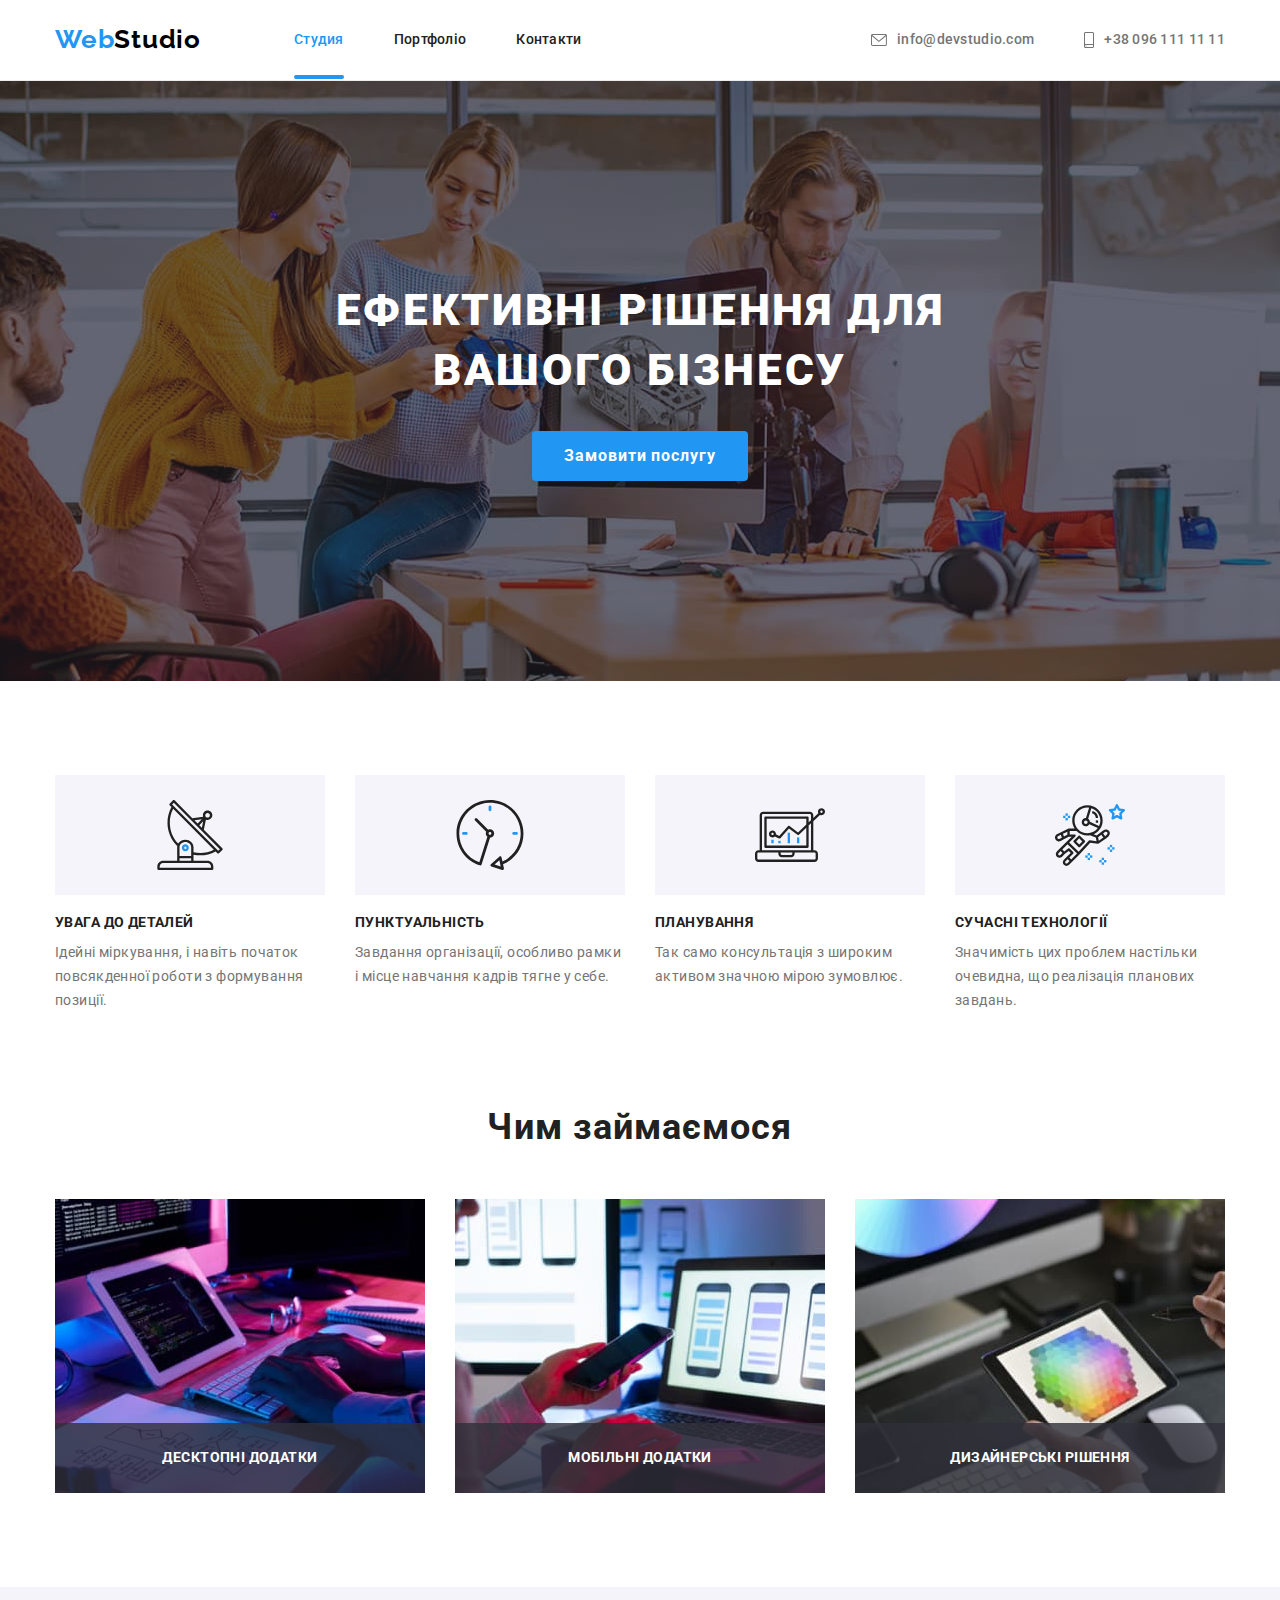
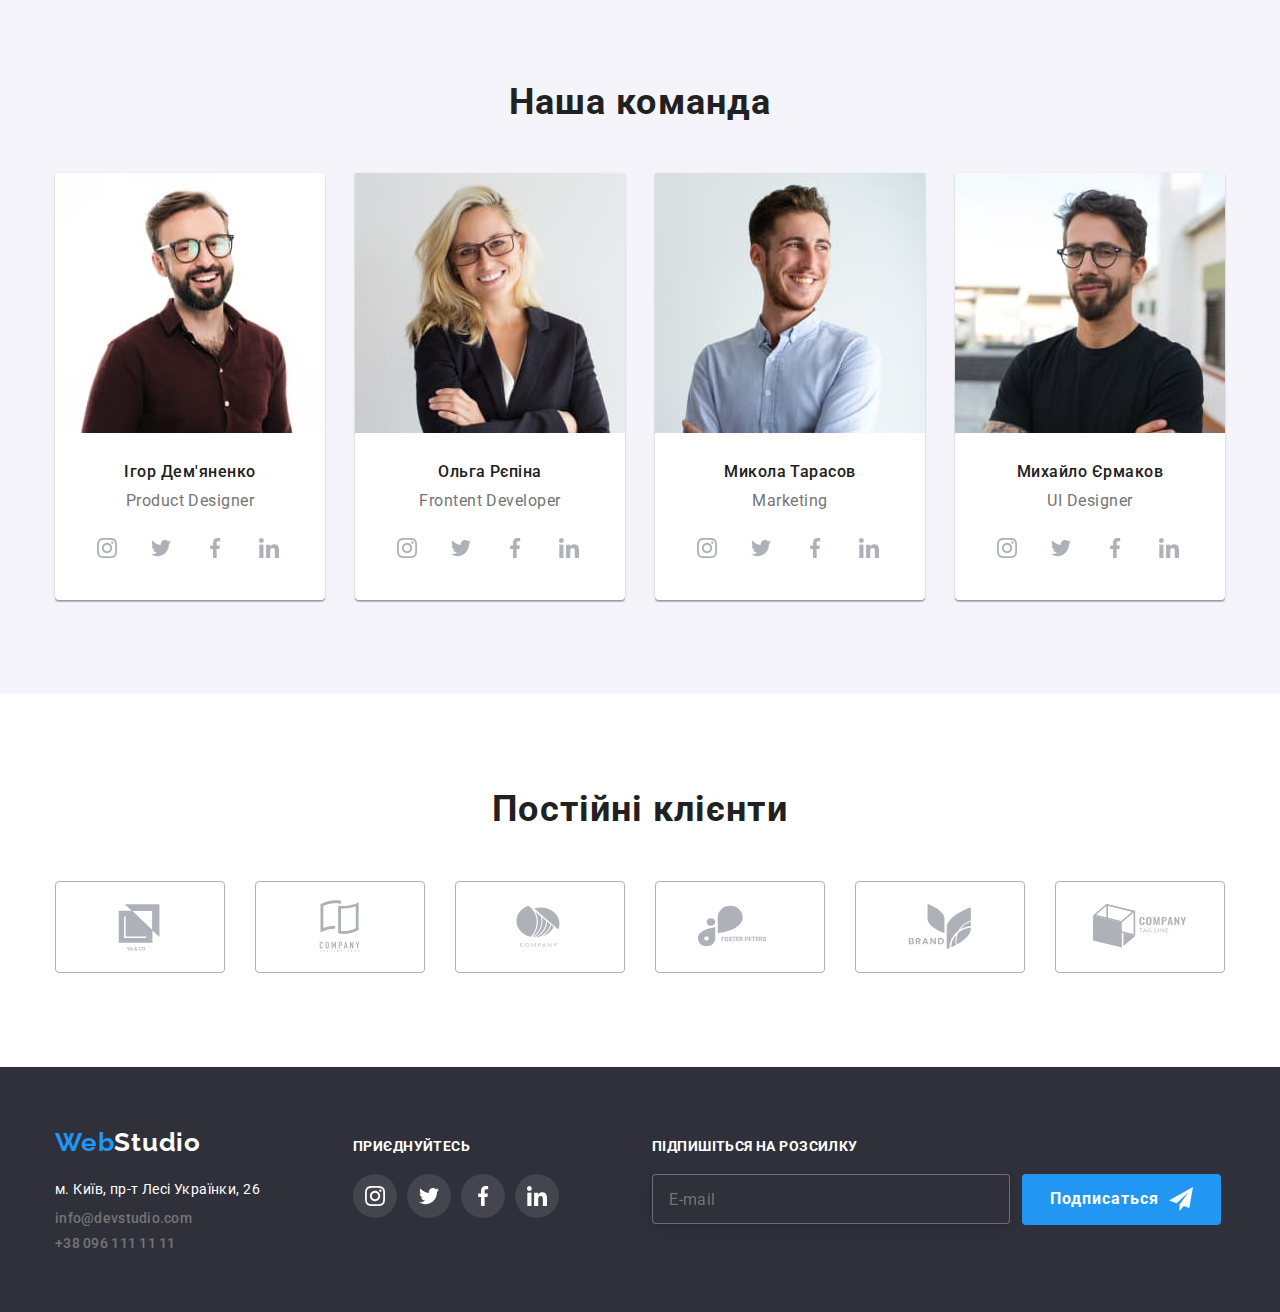
==== index.html @ 7e9903a6 "Add files via upload" ====
<!DOCTYPE html>
<html lang="uk">

<head>
    <meta charset="UTF-8">
    <meta http-equiv="X-UA-Compatible" content="IE=edge">
    <meta name="viewport" content="width=device-width, initial-scale=1.0">
    <title>Главная</title>
    <link rel="stylesheet" href="https://fonts.googleapis.com/css2?family=Raleway:wght@700&family=Roboto:wght@400;500;700;900&display=swap">
    <link rel="stylesheet" href="https://cdnjs.cloudflare.com/ajax/libs/modern-normalize/1.1.0/modern-normalize.min.css">
    <!-- <link rel="stylesheet" href="./style/style.css"> -->
    <link rel="stylesheet" href="./css/main.min.css">

</head>

<body>
    <header class="header">
           <div class="container nav-container">
             <nav class="navigation">
                <a class="logo" href="./">Web<span class="logo-color">Studio</span></a>
                <ul class="list-navigation">
                    <li class="list-navigation__item"><a class="list-navigation__link current" href="./index.html">Студия</a></li>
                    <li class="list-navigation__item"><a class="list-navigation__link" href="./portfolio.html">Портфоліо</a></li>
                    <li class="list-navigation__item"><a class="list-navigation__link" href="">Контакти</a></li>
                </ul>
            </nav>
            <ul class="list-connection">
                <li class="list-connection__item">
                    <a class="list-connection__link" href="mailto:info@devstudio.com">
                        <svg width="16" height="12">
                            <use href="./images/symbol-defs.svg#icon-envelope"></use>
                        </svg> 
              info@devstudio.com</a>
            </li>
                <li class="list-connection__item">
                    <a class="list-connection__link " href="tel:+380961111111">
                        <svg width="10" height="16">
                            <use href="./images/symbol-defs.svg#icon-smartphone"></use>
                        </svg>
               +38 096 111 11 11</a>
                </li>
            </ul>
            </div>
    </header>
    <main> 
        <!-- Герой -->
        <section class=" section hero__section">
           <div class="container hero__container">
             <h1 class="hero__title">Ефективні рішення для вашого бізнесу</h1>
            <button class="button hero__button"connection" type="button" data-modal-open>Замовити послугу</button>
           </div>
        </section>
        <!-- Особоливості -->
        <section class="section section-feature">
           <div class="container">
             <h2 class="visually-hidden">Наші особливості</h2>
            <ul class="list-info">
                <li class="list-info__item">
                    <div class="list-info__icon">
                        <svg width="70" height="70">
                            <use href="./images/symbol-defs.svg#icon-antenna"></use>
                        </svg>
                    </div>
                    <h3 class="list-info__title">Увага до деталей</h3>
                    <p class="list-info__text">Ідейні міркування, і навіть початок повсякденної роботи з формування позиції.</p>
                </li>
                <li class="list-info__item">
                    <div class="list-info__icon">
                        <svg width="70" height="70">
                            <use href="./images/symbol-defs.svg#icon-clock"></use>
                        </svg>
                    </div>
                    <h3 class="list-info__title">Пунктуальність</h3>
                    <p class="list-info__text">Завдання організації, особливо рамки і місце навчання кадрів тягне у себе.</p>
                </li>
                <li class="list-info__item">
                    <div class="list-info__icon">
                        <svg width="70" height="70">
                            <use href="./images/symbol-defs.svg#icon-diagram"></use>
                        </svg>
                    </div>
                    <h3 class="list-info__title">Планування</h3>
                    <p class="list-info__text">Так само консультація з широким активом значною мірою зумовлює.</p>
                </li>
                <li class="list-info__item">
                    <div class="list-info__icon">
                        <svg width="70" height="70">
                            <use href="./images/symbol-defs.svg#icon-astronaut"></use>
                        </svg>
                    </div>
                    <h3 class="list-info__title">Сучасні технології</h3>
                    <p class="list-info__text">Значимість цих проблем настільки очевидна, що реалізація планових завдань.</p>
                </li>
            </ul>
           </div>
        </section>
        <!-- Чим займаємось -->
        <section class="section section-work no-padding">
            <div class="container">
                <h2 class="section-title">Чим займаємося</h2>
                <ul class="list-work">
                    <li class="list-work__item">
                        <div class="list-work__thumb">
                            <img class="work-img" src="images/img1(1).jpg" 
                            alt="Людина друкує за комп'ютером" 
                            width="370" 
                            height="294" />
                            <div class="list-work__description">
                                <p class="list-work__text">Десктопні додатки</p>
                            </div>
                        </div>
                    </li>
                    <li class="list-work-item">
                        <div class="list-work__thumb">
                            <img class="work-img" src="images/img2(1).jpg" 
                            alt="Людина сидить за ком'ютером і шукає щось в телефоні" 
                            width="370"
                            height="294" />
                            <div class="list-work__description">
                                <p class="list-work__text">Мобільні додатки</p>
                            </div>
                        </div>
                            
                    </li>
                    <li class="list-work-item">
                        <div class="list-work__thumb">
                                <img class="work-img" src="images/img3(1).jpg" 
                                    alt="Людина вибирає пілітру кольорів" 
                                    width="370" 
                                    height="294" />
                                <div class="list-work__description">
                                    <p class="list-work__text">Дизайнерські рішення</p>
                                </div>
                        </div>
                    </li>
                </ul>
            </div>
        </section>
        <!-- Команда -->
        <section class="section section-team">
            <div class="container">
                <h2 class="section-title">Наша команда</h2>
                <ul class="list-team">
                    <li class="list-team__item">
                        <img class="list-team__img" src="images/img1(2).jpg" 
                            alt="Ігор Дем'яненко" 
                            width="270" 
                            height="260" />
                        <div class="list-team__description">
                            <h3 class="list-team__title">Ігор Дем'яненко</h3>
                            <p class="list-team__text">Product Designer</p>
                            <ul class="list-social">
                                <li class="list-social__item">
                                    <a class="list-social__link" href="">
                                        <svg width="20" height="20">
                                            <use href="./images/symbol-defs.svg#icon-instagram"></use>
                                        </svg>
                                    </a>
                                </li>
                                <li class="list-team-icon__item">
                                    <a class="list-social__link" href="">
                                        <svg width="20" height="20">
                                            <use href="./images/symbol-defs.svg#icon-twitter"></use>
                                        </svg>
                                    </a>
                                </li>
                                <li class="list-team-icon__item">
                                    <a class="list-social__link" href="">
                                        <svg width="20" height="20">
                                            <use href="./images/symbol-defs.svg#icon-facebook"></use>
                                        </svg>
                                    </a>
                                </li>
                                <li class="list-team-icon__item">
                                    <a class="list-social__link" href="">
                                        <svg width="20" height="20">
                                            <use href="./images/symbol-defs.svg#icon-linkedin"></use>
                                        </svg>
                                    </a>
                                </li>
                            </ul>
                        </div>
                    </li>
                    <li class="list-team__item">
                        <img class="list-team__img" src="images/img2(2).jpg" 
                            alt="Ольга Рєпіна" 
                            width="270" 
                            height="260" />
                        <div class="list-team__description">
                            <h3 class="list-team__title">Ольга Рєпіна</h3>
                            <p class="list-team__text">Frontent Developer</p>
                            <ul class="list-social">
                                <li class="list-social__item">
                                    <a class="list-social__link" href="">
                                        <svg width="20" height="20">
                                            <use href="./images/symbol-defs.svg#icon-instagram"></use>
                                        </svg>
                                    </a>
                                </li>
                                <li class="list-team-icon__item">
                                    <a class="list-social__link" href="">
                                        <svg width="20" height="20">
                                            <use href="./images/symbol-defs.svg#icon-twitter"></use>
                                        </svg>
                                    </a>
                                </li>
                                <li class="list-team-icon__item">
                                    <a class="list-social__link" href="">
                                        <svg width="20" height="20">
                                            <use href="./images/symbol-defs.svg#icon-facebook"></use>
                                        </svg>
                                    </a>
                                </li>
                                <li class="list-team-icon__item">
                                    <a class="list-social__link" href="">
                                        <svg width="20" height="20">
                                            <use href="./images/symbol-defs.svg#icon-linkedin"></use>
                                        </svg>
                                    </a>
                                </li>
                            </ul>
                        </div>
                    </li>
                    <li class="list-team__item">
                        <img class="list-team__img" src="images/img3(2).jpg" 
                            alt="Микола Тарасов" 
                            width="270" 
                            height="260" />
                       <div class="list-team__description">
                            <h3 class="list-team__title">Микола Тарасов</h3>
                            <p class="list-team__text">Marketing</p>
                            <ul class="list-social">
                                <li class="list-social__item">
                                    <a class="list-social__link" href="">
                                        <svg width="20" height="20">
                                            <use href="./images/symbol-defs.svg#icon-instagram"></use>
                                        </svg>
                                    </a>
                                </li>
                                <li class="list-team-icon__item">
                                    <a class="list-social__link" href="">
                                        <svg width="20" height="20">
                                            <use href="./images/symbol-defs.svg#icon-twitter"></use>
                                        </svg>
                                    </a>
                                </li>
                                <li class="list-team-icon__item">
                                    <a class="list-social__link" href="">
                                        <svg width="20" height="20">
                                            <use href="./images/symbol-defs.svg#icon-facebook"></use>
                                        </svg>
                                    </a>
                                </li>
                                <li class="list-team-icon__item">
                                    <a class="list-social__link" href="">
                                        <svg width="20" height="20">
                                            <use href="./images/symbol-defs.svg#icon-linkedin"></use>
                                        </svg>
                                    </a>
                                </li>
                            </ul>
                       </div>
                    </li>
                    <li class="list-team__item">
                        <img class="list-team__img" src="images/img4(2).jpg" 
                            alt="Михайло Єрмаков" 
                            width="270" 
                            height="260" />
                       <div class="list-team__description">
                            <h3 class="list-team__title">Михайло Єрмаков</h3>
                            <p class="list-team__text">UI Designer</p>
                            <ul class="list-social">
                                <li class="list-social__item">
                                    <a class="list-social__link" href="">
                                        <svg width="20" height="20">
                                            <use href="./images/symbol-defs.svg#icon-instagram"></use>
                                        </svg>
                                    </a>
                                </li>
                                <li class="list-team-icon__item">
                                    <a class="list-social__link" href="">
                                        <svg width="20" height="20">
                                            <use href="./images/symbol-defs.svg#icon-twitter"></use>
                                        </svg>
                                    </a>
                                </li>
                                <li class="list-team-icon__item">
                                    <a class="list-social__link" href="">
                                        <svg width="20" height="20">
                                            <use href="./images/symbol-defs.svg#icon-facebook"></use>
                                        </svg>
                                    </a>
                                </li>
                                <li class="list-team-icon__item">
                                    <a class="list-social__link" href="">
                                        <svg width="20" height="20">
                                            <use href="./images/symbol-defs.svg#icon-linkedin"></use>
                                        </svg>
                                    </a>
                                </li>
                            </ul>
                       </div>
                    </li>
                </ul>
            </div>
        </section>
        <section class="section">
            <div class="container">
                <h2 class="section-title">Постійні клієнти</h2>
            <ul class="list-clients">
                <li class="list-clients__item">
                    <a class="list-clients__link" href="">
                        <svg width="106" height="60">
                            <use href="./images/symbol-defs.svg#icon-logo-1"></use>
                        </svg>
                    </a>
                </li>
                <li class="list-clients__item">
                    <a class="list-clients__link" href="">
                        <svg width="106" height="60">
                            <use href="./images/symbol-defs.svg#icon-logo-2"></use>
                        </svg>
                    </a>
                
                </li>
                <li class="list-clients__item">
                    <a class="list-clients__link" href="">
                        <svg width="106" height="60">
                            <use href="./images/symbol-defs.svg#icon-logo-3"></use>
                        </svg>
                    </a>
                </li>
                <li class="list-clients__item">
                    <a class="list-clients__link" href="">
                        <svg width="106" height="60">
                            <use href="./images/symbol-defs.svg#icon-logo-4"></use>
                        </svg>
                    </a>
                </li>
                <li class="list-clients__item">
                    <a class="list-clients__link" href="">
                        <svg width="106" height="60">
                            <use href="./images/symbol-defs.svg#icon-logo-5"></use>
                        </svg>
                    </a>
                </li>
                <li class="list-clients__item">
                    <a class="list-clients__link" href="">
                        <svg width="106" height="60">
                            <use href="./images/symbol-defs.svg#icon-logo-6"></use>
                        </svg>
                    </a>
                </li>
            </ul>
        </section>
            </div>
    </main>
    <footer class="footer">
       <div class="container footer-container">
         <div class="contacts">
            <a class="logo logo-footer" href="./">Web<span class="logo-footer-color">Studio</span></a>
        <address class="footer-contacts">
            <ul class="footer-info">
                <li class="footer-info__item"><a class="footer-info__linkmap" rel="noopener noreferrer nofollow" target="_blank" href="https://goo.gl/maps/a2tSCHuZYyD2cShcA">м. Київ, пр-т Лесі Українки, 26</a></li>
                <li class="footer-info__item"><a class="footer-info__link" href="mailto:info@devstudio.com">info@devstudio.com</a></li>
                <li class="footer-info__item"><a class="footer-info__link" href="tel:+380961111111">+38 096 111 11 11</a></li>
            </ul>
        </address>
         </div>
        <div class="social-networks">
            <p class="social-networks__text">Приєднуйтесь<p>
            <ul class="list-footer-social">
                <li class="list-footer-social__item">
                    <a class="list-footer-social__link" href="">
                        <svg width="20" height="20">
                            <use href="./images/symbol-defs.svg#icon-instagram"></use>
                        </svg>
                    </a>
                </li>
                <li class="list-footer-social__item">
                    <a class="list-footer-social__link" href="">
                        <svg width="20" height="20">
                            <use href="./images/symbol-defs.svg#icon-twitter"></use>
                        </svg>
                    </a>
                </li>
                <li class="list-footer-social__item">
                    <a class="list-footer-social__link" href="">
                        <svg width="20" height="20">
                            <use href="./images/symbol-defs.svg#icon-facebook"></use>
                        </svg>
                    </a>
                </li>
                <li class="list-footer-social__item">
                    <a class="list-footer-social__link" href="">
                        <svg width="20" height="20">
                            <use href="./images/symbol-defs.svg#icon-linkedin"></use>
                        </svg>
                    </a>
                </li>
            </ul>
        </div>
        <div class="mailing">
            <p class="mailing__text">Підпишіться на розсилку</p>
            <form class="mailing__form">
                <label class="mailing__label">
                <input class="mailing__input" type="email" name="email-footer" placeholder="E-mail">
                <button class="mailing__button" type="submit">
                    <span class="mailing__textbutton">Подписаться</span> 
                    <svg class="mailing__icon" width="24" height="24">
                        <use href="./images/symbol-defs.svg#icon-send"></use>
                    </svg>
                </button>
            </label>
            </form>
        </div>
       </div>
    </footer>

    <div class="backdrop is-hidden" data-modal>
        <div class="modal">
            <button class="modal__button-close" type="button" data-modal-close>
                <svg class="modal__icon-close" width="18" height="18">
                    <use href="./images/symbol-defs.svg#icon-close"></use>
                </svg>
            </button>
            <h2 class="modal__title">Залиште свої дані, ми вам передзвонимо</h2>
            <form class="modal__form">
                <label class="modal-label">
                    <span class="modal-label__name">Ім'я</span>
                    <input class="modal-label__input" type="text" name="name">
                    <span class="modal-label__icon">
                    <svg width="18" height="18">
                        <use href="./images/symbol-defs.svg#icon-person-bd" ></use>
                    </svg>
                    </span>
                </label>
                <label class="modal-label">
                    <span class="modal-label__name">Телефон</span>
                    <input class="modal-label__input" type="tel" name="tel">
                    <span class="modal-label__icon">
                    <svg width="18" height="18">
                        <use href="./images/symbol-defs.svg#icon-phone-bd" ></use>
                    </svg>
                    </span>
                </label>  
                <label class="modal-label">
                    <span class="modal-label__name">Пошта</span>
                    <input class="modal-label__input" type="email" name="email" >
                    <span class="modal-label__icon">
                    <svg width="18" height="18">
                        <use href="./images/symbol-defs.svg#icon-email-bd" ></use>
                    </svg>
                    </span>
                </label>                    
                <label class="modal-label">
                    <span class="modal-label__name">Коментар</span>
                    <textarea  class="modal-label__input coments" type="text" name="coments" placeholder="Введіть текст"></textarea>
                </label>
                <label class="modal-label-checkbox">
                    <input class="modal-label-checkbox__input" type="checkbox" name="checkbox">
                    <span class="modal-label-checkbox__icon-check"></span>
                    <span class="modal-label-checkbox__text">Погоджуюся з розсилкою та приймаю  
                    <a class="modal-label-checkbox__link" href="">Умови договору</a></span>
                    
                    </label>
                <button class="modal__button-submit" type="submit">Відправити</button>
            </form>
        </div>
    </div>
    <script src="./js/modal.js"></script>
</body>

</html>
---- css/main.min.css ----
:root{--main-light-color: #ffffff;--main-font-color: #757575;--secondory-font-color: #212121;--accent-color: #2196f3;--accent-color-hero-button: #188ce8;--logo-color: #000000;--border-bg-color: #2f303a;--section-team-bg-color: #f5f4fa;--link-footer-color: rgba(255, 255, 255, 0.6);--border-color-works-list: #EEEEEE;--background-color-footer-icon: rgba(255, 255, 255, 0.1);--icon-color: #AFB1B8;--background-color-description-work: rgba(47, 48, 58, 0.8);--background-color-description-works: rgba(33, 150, 243, 0.9);--background-color-backdrop: rgba(0, 0, 0, 0.2);--backgrond-color-icon-db: #212121;--input-border-color: rgba(33, 33, 33, 0.2);--accent-color-submit-button: #2196f3;--accent-second-color-submit-button: #188ce8}body{background-color:var(--main-light-color);color:var(--main-font-color);font-family:Roboto,sans-serif;font-size:14px;line-height:1.71}ul{list-style-type:none;padding:0;margin:0}h1,h2,h3,h4,h5,h6,p{margin-top:0;margin-bottom:0}img{display:block}.container{width:1200px;padding-left:15px;padding-right:15px;margin:0 auto}.button{font-weight:500;font-size:16px;line-height:1.62;text-align:center;background-color:var(--section-team-bg-color);color:var(--secondory-font-color);cursor:pointer;font-family:inherit;border:0;border-radius:4px;padding:6px 22px;-webkit-transition:background-color 250ms cubic-bezier(0.4, 0, 0.2, 1),color 250ms cubic-bezier(0.4, 0, 0.2, 1);transition:background-color 250ms cubic-bezier(0.4, 0, 0.2, 1),color 250ms cubic-bezier(0.4, 0, 0.2, 1)}.button:hover,.button:focus{background-color:var(--accent-color);color:var(--main-light-color);-webkit-box-shadow:0px 3px 1px rgba(0,0,0,.1),0px 1px 2px rgba(0,0,0,.08),0px 2px 2px rgba(0,0,0,.12);box-shadow:0px 3px 1px rgba(0,0,0,.1),0px 1px 2px rgba(0,0,0,.08),0px 2px 2px rgba(0,0,0,.12);-webkit-transition:-webkit-box-shadow 250ms cubic-bezier(0.4, 0, 0.2, 1);transition:-webkit-box-shadow 250ms cubic-bezier(0.4, 0, 0.2, 1);transition:box-shadow 250ms cubic-bezier(0.4, 0, 0.2, 1);transition:box-shadow 250ms cubic-bezier(0.4, 0, 0.2, 1), -webkit-box-shadow 250ms cubic-bezier(0.4, 0, 0.2, 1)}.visually-hidden{position:absolute;white-space:nowrap;width:1px;height:1px;overflow:hidden;border:0;padding:0;clip:rect(0 0 0 0);-webkit-clip-path:inset(50%);clip-path:inset(50%);margin:-1px}.section{padding-top:94px;padding-bottom:94px}.section-title{font-weight:700;font-size:36px;line-height:1.17;color:var(--secondory-font-color);letter-spacing:.03em;text-align:center;margin-bottom:50px}.link{color:var(--link-footer-color);text-decoration:none;font-style:normal}.header{border-bottom:1px solid #ececec}.nav-container{display:-webkit-box;display:-ms-flexbox;display:flex;-webkit-box-pack:justify;-ms-flex-pack:justify;justify-content:space-between;-webkit-box-align:center;-ms-flex-align:center;align-items:center}.navigation{display:-webkit-box;display:-ms-flexbox;display:flex;-webkit-box-align:inherit;-ms-flex-align:inherit;align-items:inherit}.list-navigation{display:-webkit-box;display:-ms-flexbox;display:flex;margin-left:93px}.list-navigation__item{margin-left:50px}.list-navigation__item:first-child{margin-left:0}.list-navigation__link{font-weight:500;font-size:14px;line-height:1.14px;color:var(--secondory-font-color);text-decoration:none;letter-spacing:.02em;position:relative;padding-top:32px;padding-bottom:32px;-webkit-transition:color 250ms cubic-bezier(0.4, 0, 0.2, 1);transition:color 250ms cubic-bezier(0.4, 0, 0.2, 1)}.list-navigation__link:hover,.list-navigation__link:focus{color:var(--accent-color)}.list-connection{display:-webkit-inline-box;display:-ms-inline-flexbox;display:inline-flex}.list-connection__item{margin-left:50px}.list-connection__item:first-child{margin-left:0}.list-connection__link{display:-webkit-box;display:-ms-flexbox;display:flex;gap:10px;-webkit-box-align:center;-ms-flex-align:center;align-items:center;color:var(--main-font-color);text-decoration:none;font-weight:500;line-height:1.14;letter-spacing:.02em;text-decoration:none;font-style:normal;fill:var(--main-font-color);-webkit-transition:background-color 250ms cubic-bezier(0.4, 0, 0.2, 1),fill 250ms cubic-bezier(0.4, 0, 0.2, 1);transition:background-color 250ms cubic-bezier(0.4, 0, 0.2, 1),fill 250ms cubic-bezier(0.4, 0, 0.2, 1)}.list-connection__link:hover,.list-connection__link:focus{color:var(--accent-color);fill:var(--accent-color)}.list-navigation__link.current{color:var(--accent-color)}.current::after{content:"";position:absolute;left:0;bottom:0;width:100%;height:4px;display:block;background-color:var(--accent-color);border-radius:2px}.logo{color:var(--accent-color);font-family:Raleway,sans-serif;font-weight:700;font-size:26px;line-height:1.19;letter-spacing:.03em;text-decoration:none;padding-top:24px;padding-bottom:25px}.logo-color{color:var(--logo-color)}.logo-footer{padding-top:0;padding-bottom:0}.logo-footer-color{color:var(--main-light-color)}.hero__container{-o-object-position:contain;object-position:contain}.hero__section{background-color:var(--border-bg-color);background-image:-webkit-gradient(linear, left top, right top, from(rgba(47, 48, 58, 0.4)), to(rgba(47, 48, 58, 0.4))),url(../images/background-img.jpg);background-image:linear-gradient(to right, rgba(47, 48, 58, 0.4), rgba(47, 48, 58, 0.4)),url(../images/background-img.jpg);background-repeat:no-repeat;background-position:center;text-align:center;padding-top:200px;padding-bottom:200px}.hero__title{font-weight:900;font-size:44px;line-height:1.36;letter-spacing:.06em;color:var(--main-light-color);text-align:center;text-transform:uppercase;margin-bottom:30px;margin-left:auto;margin-right:auto;max-width:700px}.hero__button{font-weight:700;font-size:16px;line-height:1.88;letter-spacing:.06em;cursor:pointer;padding:10px 32px;background-color:var(--accent-color);color:var(--main-light-color);-webkit-transition:background-color 250ms cubic-bezier(0.4, 0, 0.2, 1),color 250ms cubic-bezier(0.4, 0, 0.2, 1);transition:background-color 250ms cubic-bezier(0.4, 0, 0.2, 1),color 250ms cubic-bezier(0.4, 0, 0.2, 1)}.hero__button:hover,.hero__button:focus{background-color:var(--accent-color-hero-button);-webkit-box-shadow:0px 4px 4px rgba(0,0,0,.15);box-shadow:0px 4px 4px rgba(0,0,0,.15);padding:10px 32px;-webkit-transition:-webkit-box-shadow 250ms cubic-bezier(0.4, 0, 0.2, 1);transition:-webkit-box-shadow 250ms cubic-bezier(0.4, 0, 0.2, 1);transition:box-shadow 250ms cubic-bezier(0.4, 0, 0.2, 1);transition:box-shadow 250ms cubic-bezier(0.4, 0, 0.2, 1), -webkit-box-shadow 250ms cubic-bezier(0.4, 0, 0.2, 1)}.list-info{display:-webkit-box;display:-ms-flexbox;display:flex;padding-left:0;padding-right:0}.list-info__item{width:270px;margin-left:30px}.list-info__item:first-child{margin-left:0}.list-info__icon{background-color:var(--section-team-bg-color);width:270px;height:120px;padding:25px 100px;margin-bottom:20px}.list-info__title{font-weight:700;font-size:14px;line-height:1.14;color:var(--secondory-font-color);letter-spacing:.03em;text-transform:uppercase;margin-bottom:10px}.list-info__text{letter-spacing:.03em}.list-work{display:-webkit-box;display:-ms-flexbox;display:flex;padding-left:0;gap:30px}.list-work__thumb{position:relative}.list-work__description{position:absolute;left:0;bottom:0;width:100%;height:70px;padding:27px 0;background-color:var(--background-color-description-work)}.list-work__text{font-weight:700;font-size:14px;line-height:1.14;text-align:center;letter-spacing:.03em;text-transform:uppercase;color:var(--main-light-color)}.no-padding{padding-top:0}.section-team{background-color:var(--section-team-bg-color)}.list-team{display:-webkit-box;display:-ms-flexbox;display:flex;padding-left:0;text-align:center}.list-team__item{background-color:var(--main-light-color);margin-left:30px;-webkit-box-shadow:0px 1px 3px rgba(0,0,0,.12),0px 1px 1px rgba(0,0,0,.14),0px 2px 1px rgba(0,0,0,.2);box-shadow:0px 1px 3px rgba(0,0,0,.12),0px 1px 1px rgba(0,0,0,.14),0px 2px 1px rgba(0,0,0,.2);border-radius:0px 0px 4px 4px}.list-team__item:first-child{margin-left:0}.list-team__description{padding:30px}.list-team__title{color:var(--secondory-font-color);font-weight:500;font-size:16px;line-height:1.18;letter-spacing:.03em;margin-bottom:10px}.list-team__text{color:var(--main-font-color);font-size:16px;line-height:1.18;letter-spacing:.03em}.list-social{display:-webkit-box;display:-ms-flexbox;display:flex;gap:10px;margin-top:16px}.list-social__item{width:44px;height:44px;fill:var(--icon-color)}.list-social__link{display:-webkit-box;display:-ms-flexbox;display:flex;width:100%;height:100%;fill:var(--icon-color);padding:12px;border-radius:50%;-webkit-transition:background-color 250ms cubic-bezier(0.4, 0, 0.2, 1),fill 250ms cubic-bezier(0.4, 0, 0.2, 1);transition:background-color 250ms cubic-bezier(0.4, 0, 0.2, 1),fill 250ms cubic-bezier(0.4, 0, 0.2, 1)}.list-social__link:hover,.list-social__link:focus{background-color:var(--accent-color);fill:var(--main-light-color)}.list-clients{display:-webkit-box;display:-ms-flexbox;display:flex;gap:30px}.list-clients__item{width:170px;height:92px;border:1px solid #afb1b8;border-radius:4px;-webkit-transition:border-color 250ms cubic-bezier(0.4, 0, 0.2, 1);transition:border-color 250ms cubic-bezier(0.4, 0, 0.2, 1)}.list-clients__item:hover,.list-clients__item:focus{border-color:var(--accent-color)}.list-clients__link{display:-webkit-box;display:-ms-flexbox;display:flex;width:100%;height:100%;-webkit-box-pack:center;-ms-flex-pack:center;justify-content:center;-webkit-box-align:center;-ms-flex-align:center;align-items:center;fill:var(--icon-color);-webkit-transition:fill 250ms cubic-bezier(0.4, 0, 0.2, 1),border-color 250ms cubic-bezier(0.4, 0, 0.2, 1);transition:fill 250ms cubic-bezier(0.4, 0, 0.2, 1),border-color 250ms cubic-bezier(0.4, 0, 0.2, 1)}.list-clients__link:hover,.list-clients__link:focus{fill:var(--accent-color)}.filter{display:-webkit-box;display:-ms-flexbox;display:flex;-webkit-box-pack:center;-ms-flex-pack:center;justify-content:center;margin-bottom:50px}.filter__item{margin-left:8px}.filter__item:first-child{margin-left:0}.list-works{display:-webkit-box;display:-ms-flexbox;display:flex;-ms-flex-wrap:wrap;flex-wrap:wrap;margin-right:-30px;margin-bottom:-30px}.list-works__item{width:370px;border:1px solid var(--border-color-works-list);margin-right:30px;margin-bottom:30px;-webkit-transition:-webkit-box-shadow 250ms cubic-bezier(0.4, 0, 0.2, 1);transition:-webkit-box-shadow 250ms cubic-bezier(0.4, 0, 0.2, 1);transition:box-shadow 250ms cubic-bezier(0.4, 0, 0.2, 1);transition:box-shadow 250ms cubic-bezier(0.4, 0, 0.2, 1), -webkit-box-shadow 250ms cubic-bezier(0.4, 0, 0.2, 1)}.list-works__item:hover,.list-works__item:focus{-webkit-box-shadow:0px 1px 1px rgba(0,0,0,.12),0px 4px 4px rgba(0,0,0,.06),1px 4px 6px rgba(0,0,0,.16);box-shadow:0px 1px 1px rgba(0,0,0,.12),0px 4px 4px rgba(0,0,0,.06),1px 4px 6px rgba(0,0,0,.16)}.list-works__item:hover .works-thumb__description,.list-works__item:focus .works-thumb__description{-webkit-transform:translateY(0);transform:translateY(0)}.list-works__link{text-decoration:none;color:inherit}.works-thumb{position:relative;overflow:hidden}.works-thumb__description{position:absolute;top:0;left:0;display:-webkit-box;display:-ms-flexbox;display:flex;-webkit-box-align:center;-ms-flex-align:center;align-items:center;padding:0 24px;width:100%;height:100%;background-color:var(--background-color-description-works);-webkit-transform:translateY(100%);transform:translateY(100%);-webkit-transition:background-color 250ms cubic-bezier(0.4, 0, 0.2, 1),-webkit-transform 250ms cubic-bezier(0.4, 0, 0.2, 1);transition:background-color 250ms cubic-bezier(0.4, 0, 0.2, 1),-webkit-transform 250ms cubic-bezier(0.4, 0, 0.2, 1);transition:background-color 250ms cubic-bezier(0.4, 0, 0.2, 1),transform 250ms cubic-bezier(0.4, 0, 0.2, 1);transition:background-color 250ms cubic-bezier(0.4, 0, 0.2, 1),transform 250ms cubic-bezier(0.4, 0, 0.2, 1),-webkit-transform 250ms cubic-bezier(0.4, 0, 0.2, 1)}.works-thumb__text{font-size:18px;line-height:1.56;letter-spacing:.03em;color:var(--main-light-color)}.works-thumb__product{padding:20px 24px}.list-works__title{font-weight:700;font-size:18px;line-height:2;letter-spacing:.06em;color:var(--secondory-font-color);margin-bottom:4px}.list-works__text{font-size:16px;line-height:1.88}.backdrop{position:fixed;left:0;top:0;width:100%;height:100%;background-color:var(--background-color-backdrop);-webkit-transition:opacity 600ms cubic-bezier(0.4, 0, 0.2, 1),visibility 250ms cubic-bezier(0.4, 0, 0.2, 1),-webkit-transform 300ms cubic-bezier(0.4, 0, 0.2, 1);transition:opacity 600ms cubic-bezier(0.4, 0, 0.2, 1),visibility 250ms cubic-bezier(0.4, 0, 0.2, 1),-webkit-transform 300ms cubic-bezier(0.4, 0, 0.2, 1);transition:transform 300ms cubic-bezier(0.4, 0, 0.2, 1),opacity 600ms cubic-bezier(0.4, 0, 0.2, 1),visibility 250ms cubic-bezier(0.4, 0, 0.2, 1);transition:transform 300ms cubic-bezier(0.4, 0, 0.2, 1),opacity 600ms cubic-bezier(0.4, 0, 0.2, 1),visibility 250ms cubic-bezier(0.4, 0, 0.2, 1),-webkit-transform 300ms cubic-bezier(0.4, 0, 0.2, 1)}.backdrop.is-hidden{visibility:hidden;opacity:0;pointer-events:none}.modal{position:absolute;top:50%;left:50%;-webkit-transform:translate(-50%, -50%);transform:translate(-50%, -50%);width:528px;height:581px;padding:40px 40px;opacity:1;background-color:var(--main-light-color);-webkit-box-shadow:0px 1px 3px rgba(0,0,0,.12),0px 1px 1px rgba(0,0,0,.14),0px 2px 1px rgba(0,0,0,.2);box-shadow:0px 1px 3px rgba(0,0,0,.12),0px 1px 1px rgba(0,0,0,.14),0px 2px 1px rgba(0,0,0,.2);border-radius:4px}.modal__button-close{position:absolute;top:8px;right:8px;display:-webkit-box;display:-ms-flexbox;display:flex;width:30px;height:30px;padding:0;-webkit-box-pack:center;-ms-flex-pack:center;justify-content:center;-webkit-box-align:center;-ms-flex-align:center;align-items:center;background-color:inherit;border:1px solid rgba(0,0,0,.1);border-radius:50%;cursor:pointer}.modal__button-close:hover,.modal__button-close:focus{fill:var(--accent-color);-webkit-transition:fill 250ms cubic-bezier(0.4, 0, 0.2, 1);transition:fill 250ms cubic-bezier(0.4, 0, 0.2, 1)}.modal__title{font-weight:700;font-size:20px;line-height:1.15;text-align:center;letter-spacing:.03em;color:var(--secondory-font-color);margin-bottom:30px}.modal__form{display:block}.modal-label{position:relative;width:100%;height:100%;display:block;margin-top:28px}.modal-label:first-child{margin-top:0}.modal-label:focus-within{fill:var(--accent-color)}.modal-label__name{position:absolute;top:-25px;left:0}.modal-label__input{width:100%;height:40px;border:1px solid var(--input-border-color);border-radius:4px;padding-left:42px;-webkit-transition:fill 250ms cubic-bezier(0.4, 0, 0.2, 1),border-color 250ms cubic-bezier(0.4, 0, 0.2, 1);transition:fill 250ms cubic-bezier(0.4, 0, 0.2, 1),border-color 250ms cubic-bezier(0.4, 0, 0.2, 1)}.modal-label__input:focus-within{fill:var(--accent-color)}.modal-label__input:focus-within .input{outline:none;border-color:var(--accent-color)}.modal-label__icon{position:absolute;top:2px;left:12px;-webkit-transform:translateY(50%);transform:translateY(50%);width:18px;height:18px}.coments{display:block;resize:none;height:120px;padding:12px 16px}.modal-label-checkbox{display:-webkit-box;display:-ms-flexbox;display:flex;-webkit-box-align:center;-ms-flex-align:center;align-items:center;margin-top:18px;margin-left:14px}.modal-label-checkbox__input{position:absolute;white-space:nowrap;width:1px;height:1px;overflow:hidden;border:0;padding:0;clip:rect(0 0 0 0);-webkit-clip-path:inset(50%);clip-path:inset(50%);margin:-1px}.modal-label-checkbox__input:checked+.modal-label-checkbox__icon-check{background:url(../images/icon-check.svg);background-color:var(--accent-color);border-color:var(--accent-color);background-position:center;background-size:contain;background-origin:border-box}.modal-label-checkbox__icon-check{display:inline-block;width:16px;height:15px;border:2px solid #000;border-radius:2px;margin-right:7px;-webkit-transition:background-color 250ms cubic-bezier(0.4, 0, 0.2, 1),border-color 250ms cubic-bezier(0.4, 0, 0.2, 1);transition:background-color 250ms cubic-bezier(0.4, 0, 0.2, 1),border-color 250ms cubic-bezier(0.4, 0, 0.2, 1)}.modal-label-checkbox__text{font-size:14px;line-height:1.71;letter-spacing:.03em;color:var(--main-font-color)}.modal-label-checkbox__link{color:var(--accent-color)}.modal__button-submit{position:absolute;bottom:40px;left:50%;-webkit-transform:translateX(-50%);transform:translateX(-50%);font-weight:700;font-size:16px;line-height:1.88;text-align:center;letter-spacing:.06em;padding:10px 52px;color:var(--main-light-color);background-color:var(--accent-color-submit-button);border-radius:4px;border:none;-webkit-transition:background-color 250ms cubic-bezier(0.4, 0, 0.2, 1);transition:background-color 250ms cubic-bezier(0.4, 0, 0.2, 1);cursor:pointer}.modal__button-submit:hover,.modal__button-submit:focus{background-color:var(--accent-second-color-submit-button);-webkit-box-shadow:0px 4px 4px rgba(0,0,0,.15);box-shadow:0px 4px 4px rgba(0,0,0,.15);-webkit-transition:-webkit-box-shadow 250ms cubic-bezier(0.4, 0, 0.2, 1);transition:-webkit-box-shadow 250ms cubic-bezier(0.4, 0, 0.2, 1);transition:box-shadow 250ms cubic-bezier(0.4, 0, 0.2, 1);transition:box-shadow 250ms cubic-bezier(0.4, 0, 0.2, 1), -webkit-box-shadow 250ms cubic-bezier(0.4, 0, 0.2, 1)}.footer{background-color:var(--border-bg-color);padding-top:60px;padding-bottom:60px;-webkit-box-align:baseline;-ms-flex-align:baseline;align-items:baseline}.footer-container{display:-webkit-box;display:-ms-flexbox;display:flex;-webkit-box-align:baseline;-ms-flex-align:baseline;align-items:baseline}.footer-contacts{margin-top:20px}.footer-info{padding-left:0}.footer-info__item{margin-top:9px}.footer-info__item:first-child{margin-top:0}.footer-info__linkmap{color:var(--main-light-color);font-style:normal;text-decoration:none;letter-spacing:.03em}.footer-info__link{display:-webkit-box;display:-ms-flexbox;display:flex;color:var(--main-font-color);text-decoration:none;font-weight:500;line-height:1.14;letter-spacing:.02em;text-decoration:none;font-style:normal;-webkit-transition:background-color 250ms cubic-bezier(0.4, 0, 0.2, 1),fill 250ms cubic-bezier(0.4, 0, 0.2, 1);transition:background-color 250ms cubic-bezier(0.4, 0, 0.2, 1),fill 250ms cubic-bezier(0.4, 0, 0.2, 1)}.footer-info__link:hover,.footer-info__link:focus{color:var(--accent-color);fill:var(--accent-color)}.social-networks{margin-left:93px}.social-networks__text{font-weight:700;font-size:14px;line-height:1.14;letter-spacing:.03em;text-transform:uppercase;color:var(--main-light-color)}.list-footer-social{display:-webkit-box;display:-ms-flexbox;display:flex;margin-top:20px}.list-footer-social__item{display:inherit;width:44px;height:44px;background-color:var(--background-color-footer-icon);border-radius:50%;margin-left:10px;fill:var(--main-light-color);-webkit-box-pack:center;-ms-flex-pack:center;justify-content:center;-webkit-box-align:center;-ms-flex-align:center;align-items:center;-webkit-transition:background-color 250ms cubic-bezier(0.4, 0, 0.2, 1);transition:background-color 250ms cubic-bezier(0.4, 0, 0.2, 1)}.list-footer-social__item:hover,.list-footer-social__item:focus{background-color:var(--accent-color)}.list-footer-social__item:first-child{margin-left:0}.list-footer-social__link{display:-webkit-box;display:-ms-flexbox;display:flex;width:100%;height:100%;fill:var(--main-light-color);margin:0;padding:0;-webkit-box-pack:center;-ms-flex-pack:center;justify-content:center;-webkit-box-align:center;-ms-flex-align:center;align-items:center}.mailing{margin-left:93px}.mailing__text{font-weight:700;font-size:14px;line-height:1.14;letter-spacing:.03em;text-transform:uppercase;color:var(--main-light-color)}.mailing__form{margin-top:20px}.mailing__label{display:-webkit-box;display:-ms-flexbox;display:flex}.mailing__input{display:-webkit-box;display:-ms-flexbox;display:flex;-webkit-box-align:center;-ms-flex-align:center;align-items:center;width:358px;height:50px;padding-left:16px;font-weight:400;font-size:16px;line-height:1.25;letter-spacing:.03em;background-color:var(--border-bg-color);border:1px solid rgba(255,255,255,.3);-webkit-filter:drop-shadow(0px 4px 4px rgba(0, 0, 0, 0.15));filter:drop-shadow(0px 4px 4px rgba(0, 0, 0, 0.15));border-radius:4px;color:rgba(255,255,255,.6)}.mailing__button{display:-webkit-box;display:-ms-flexbox;display:flex;padding:10px 28px;margin-left:12px;-ms-flex-wrap:nowrap;flex-wrap:nowrap;cursor:pointer;border:none;background-color:var(--accent-color);border-radius:4px;-webkit-transition:background-color 250ms cubic-bezier(0.4, 0, 0.2, 1);transition:background-color 250ms cubic-bezier(0.4, 0, 0.2, 1)}.mailing__button:hover,.mailing__button:focus{background-color:var(--accent-second-color-submit-button);-webkit-box-shadow:0px 4px 4px rgba(0,0,0,.15);box-shadow:0px 4px 4px rgba(0,0,0,.15);-webkit-transition:-webkit-box-shadow 250ms cubic-bezier(0.4, 0, 0.2, 1);transition:-webkit-box-shadow 250ms cubic-bezier(0.4, 0, 0.2, 1);transition:box-shadow 250ms cubic-bezier(0.4, 0, 0.2, 1);transition:box-shadow 250ms cubic-bezier(0.4, 0, 0.2, 1), -webkit-box-shadow 250ms cubic-bezier(0.4, 0, 0.2, 1)}.mailing__textbutton{font-weight:700;font-size:16px;line-height:1.88;-webkit-box-align:center;-ms-flex-align:center;align-items:center;text-align:center;letter-spacing:.06em;color:var(--main-light-color)}.mailing__icon{margin:3px 0 3px 10px}/*# sourceMappingURL=main.min.css.map */
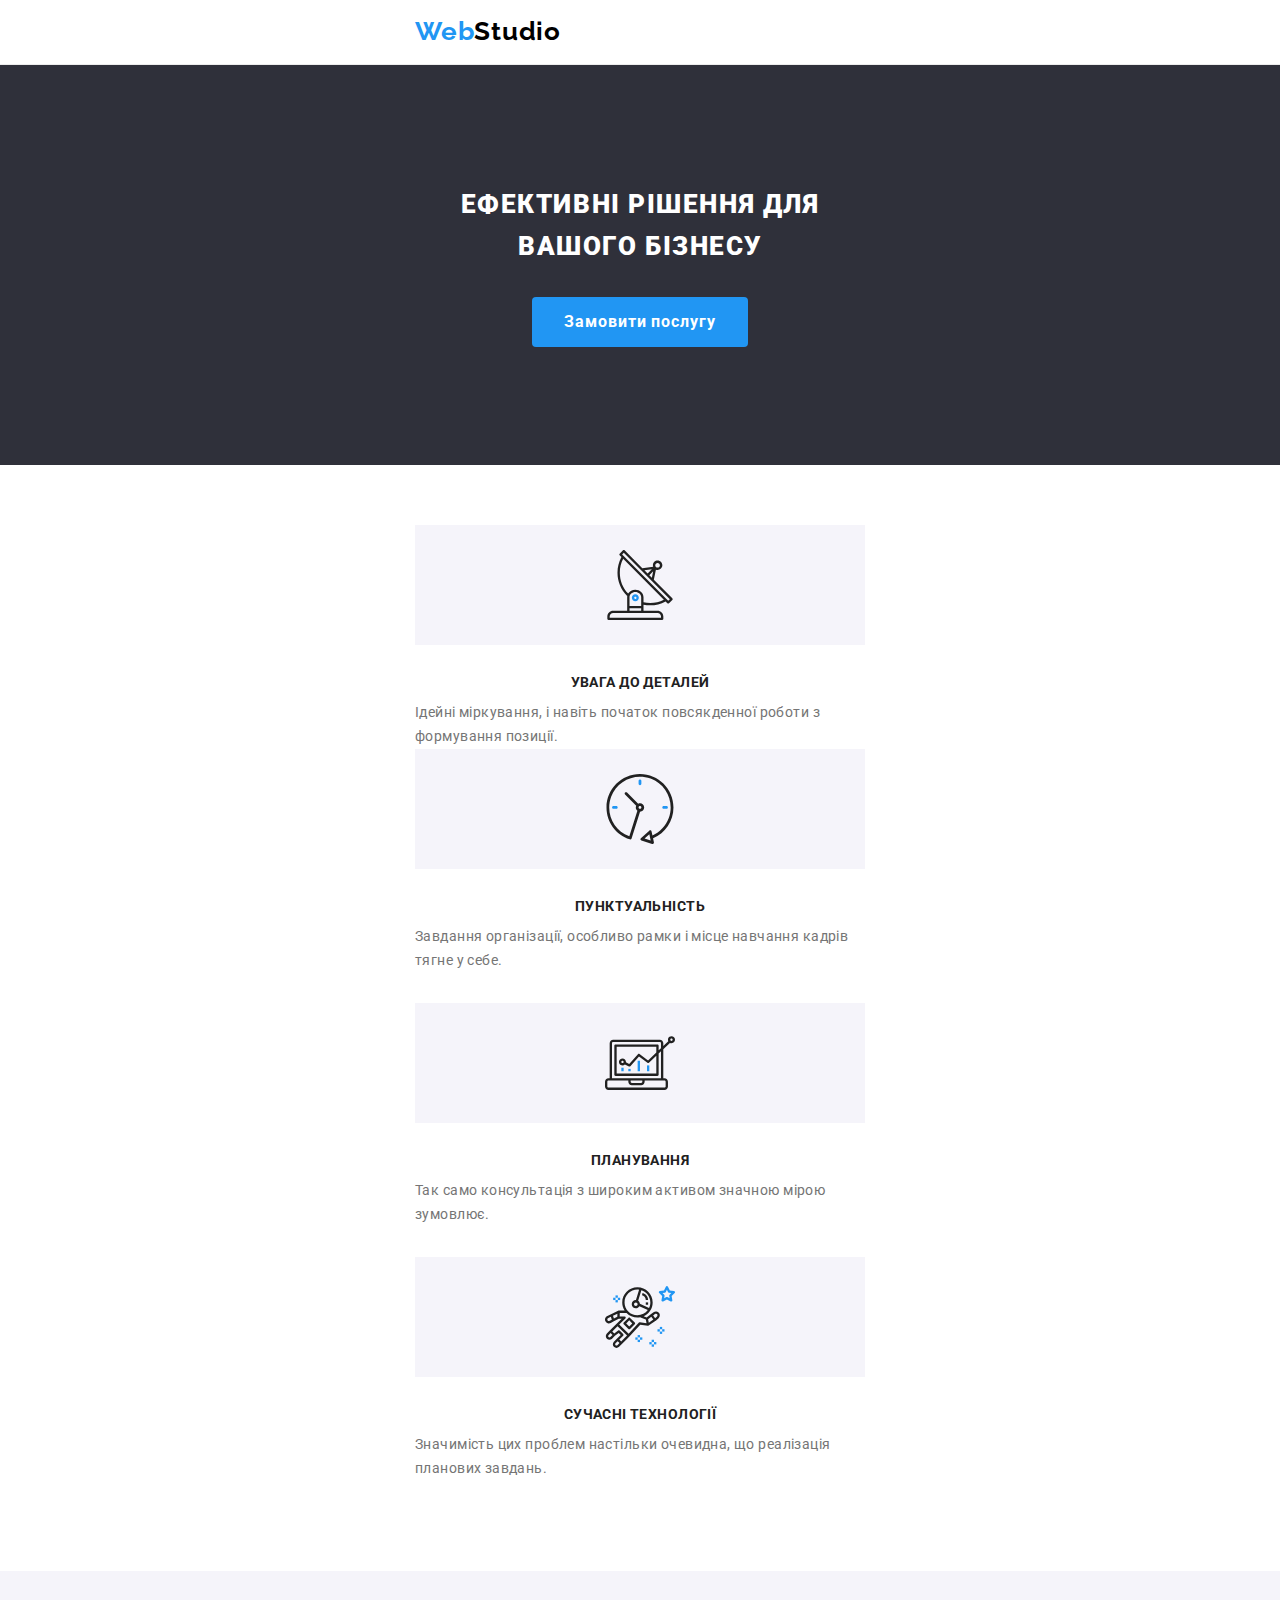
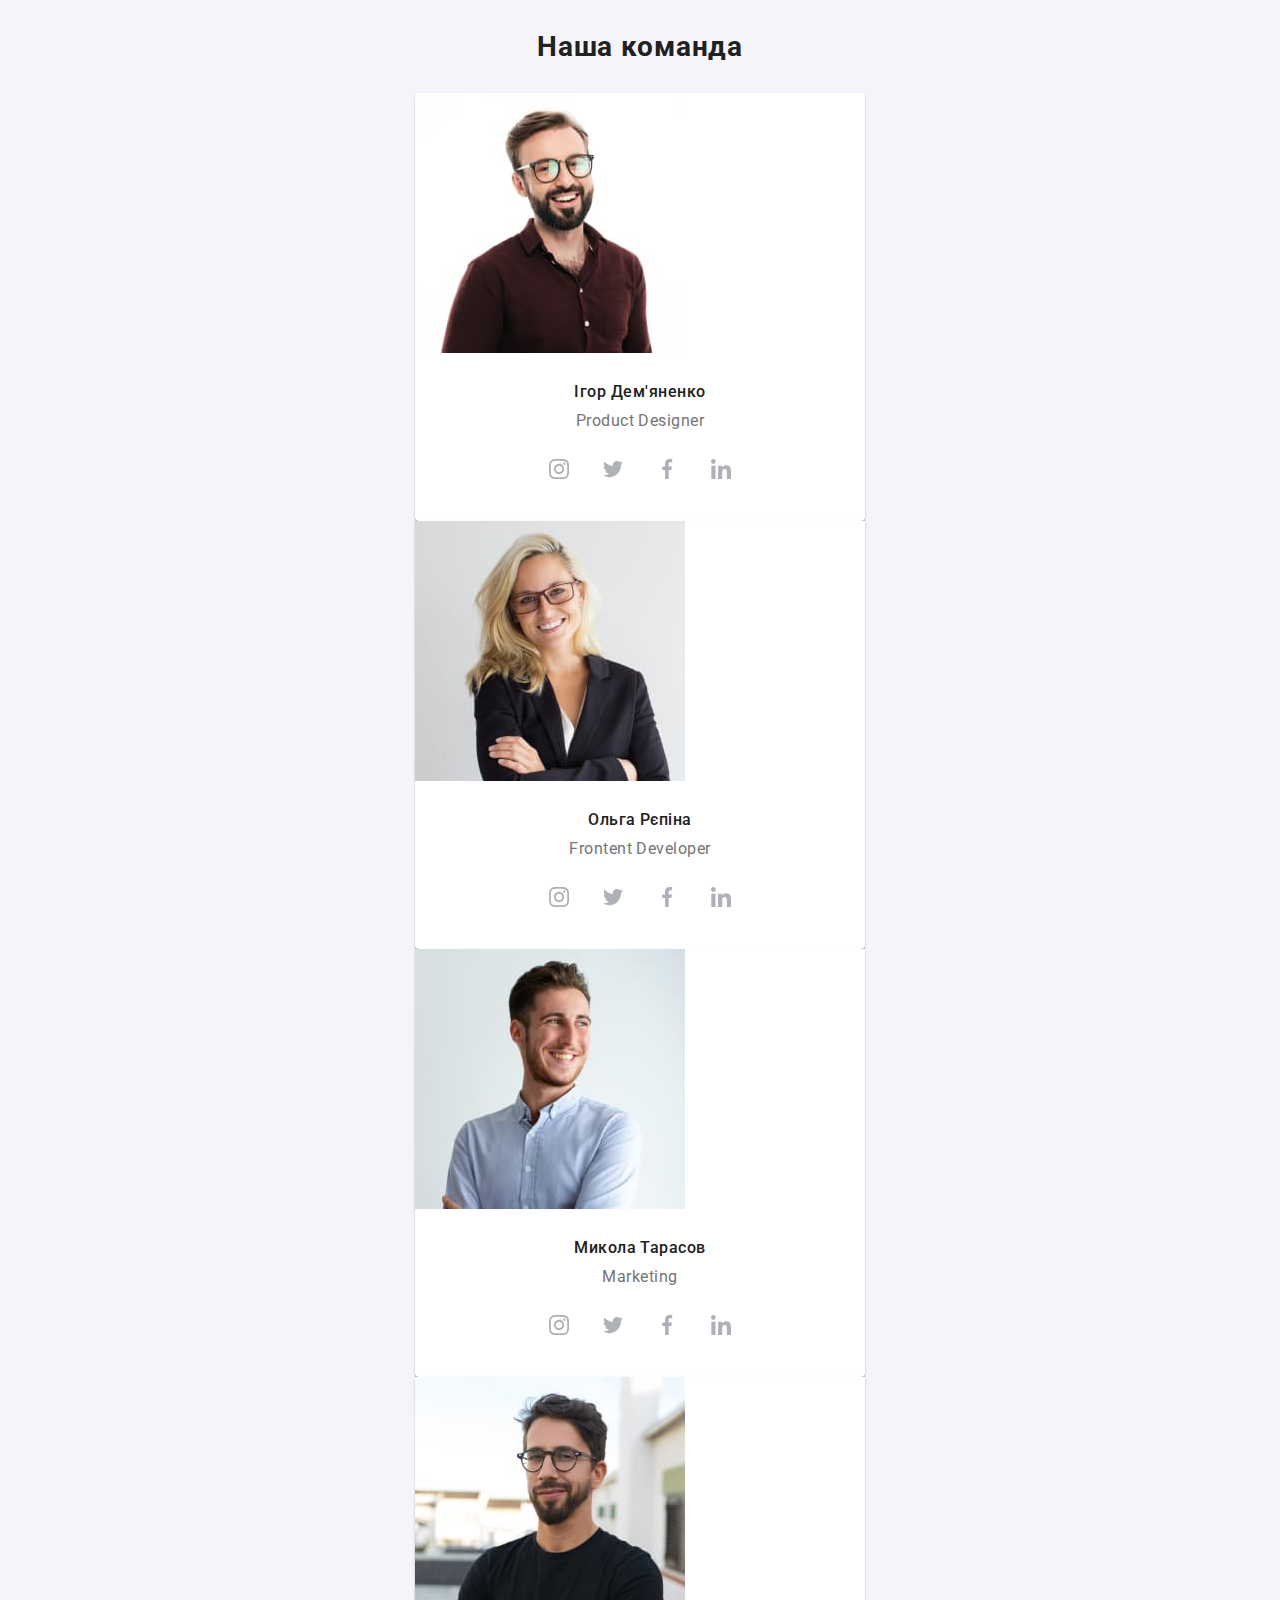
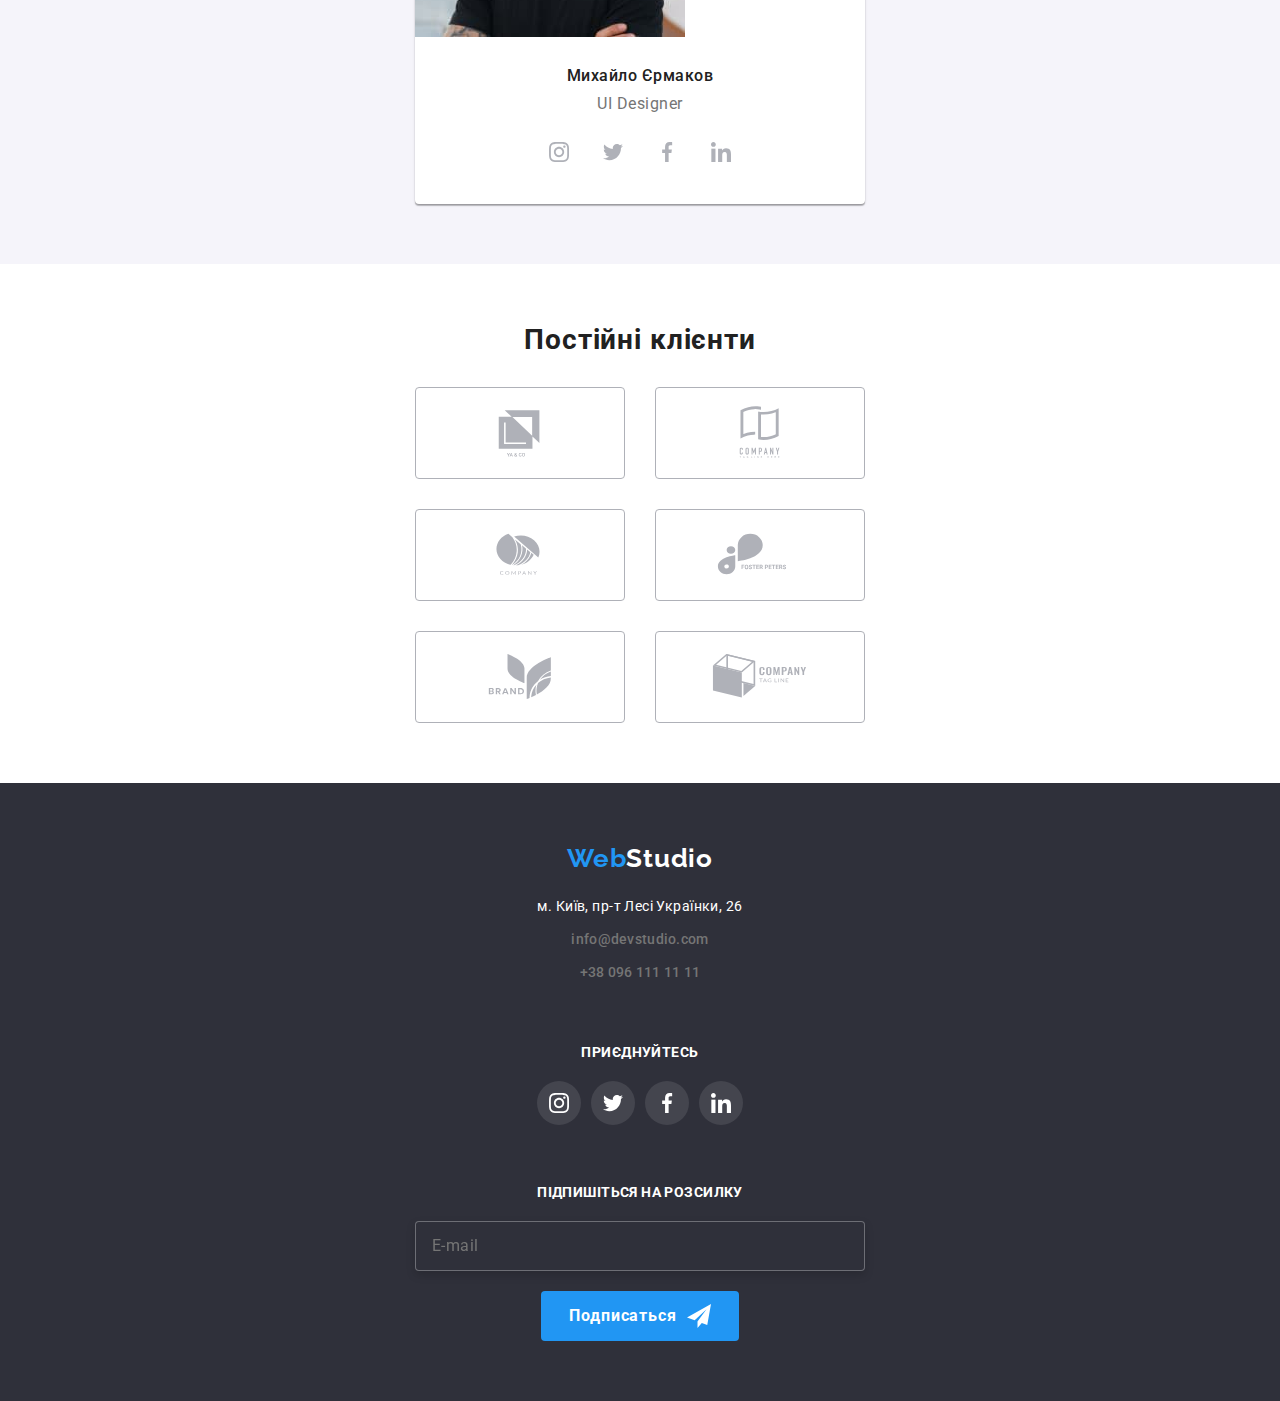
==== commit 445d5baa: "." ====
--- a/index.html
+++ b/index.html
@@ -16,8 +16,10 @@
 <body>
     <header class="header">
            <div class="container nav-container">
-             <nav class="navigation">
-                <a class="logo" href="./">Web<span class="logo-color">Studio</span></a>
+            <a class="logo logo-header" href="./">Web<span class="logo-color">Studio</span></a>
+            <div class="menu">
+                 <nav class="navigation">
+                
                 <ul class="list-navigation">
                     <li class="list-navigation__item"><a class="list-navigation__link current" href="./index.html">Студия</a></li>
                     <li class="list-navigation__item"><a class="list-navigation__link" href="./portfolio.html">Портфоліо</a></li>
@@ -40,6 +42,7 @@
                +38 096 111 11 11</a>
                 </li>
             </ul>
+            </div>
             </div>
     </header>
     <main> 
--- a/css/main.min.css
+++ b/css/main.min.css
@@ -1 +1 @@
-:root{--main-light-color: #ffffff;--main-font-color: #757575;--secondory-font-color: #212121;--accent-color: #2196f3;--accent-color-hero-button: #188ce8;--logo-color: #000000;--border-bg-color: #2f303a;--section-team-bg-color: #f5f4fa;--link-footer-color: rgba(255, 255, 255, 0.6);--border-color-works-list: #EEEEEE;--background-color-footer-icon: rgba(255, 255, 255, 0.1);--icon-color: #AFB1B8;--background-color-description-work: rgba(47, 48, 58, 0.8);--background-color-description-works: rgba(33, 150, 243, 0.9);--background-color-backdrop: rgba(0, 0, 0, 0.2);--backgrond-color-icon-db: #212121;--input-border-color: rgba(33, 33, 33, 0.2);--accent-color-submit-button: #2196f3;--accent-second-color-submit-button: #188ce8}body{background-color:var(--main-light-color);color:var(--main-font-color);font-family:Roboto,sans-serif;font-size:14px;line-height:1.71}ul{list-style-type:none;padding:0;margin:0}h1,h2,h3,h4,h5,h6,p{margin-top:0;margin-bottom:0}img{display:block}.container{width:1200px;padding-left:15px;padding-right:15px;margin:0 auto}.button{font-weight:500;font-size:16px;line-height:1.62;text-align:center;background-color:var(--section-team-bg-color);color:var(--secondory-font-color);cursor:pointer;font-family:inherit;border:0;border-radius:4px;padding:6px 22px;-webkit-transition:background-color 250ms cubic-bezier(0.4, 0, 0.2, 1),color 250ms cubic-bezier(0.4, 0, 0.2, 1);transition:background-color 250ms cubic-bezier(0.4, 0, 0.2, 1),color 250ms cubic-bezier(0.4, 0, 0.2, 1)}.button:hover,.button:focus{background-color:var(--accent-color);color:var(--main-light-color);-webkit-box-shadow:0px 3px 1px rgba(0,0,0,.1),0px 1px 2px rgba(0,0,0,.08),0px 2px 2px rgba(0,0,0,.12);box-shadow:0px 3px 1px rgba(0,0,0,.1),0px 1px 2px rgba(0,0,0,.08),0px 2px 2px rgba(0,0,0,.12);-webkit-transition:-webkit-box-shadow 250ms cubic-bezier(0.4, 0, 0.2, 1);transition:-webkit-box-shadow 250ms cubic-bezier(0.4, 0, 0.2, 1);transition:box-shadow 250ms cubic-bezier(0.4, 0, 0.2, 1);transition:box-shadow 250ms cubic-bezier(0.4, 0, 0.2, 1), -webkit-box-shadow 250ms cubic-bezier(0.4, 0, 0.2, 1)}.visually-hidden{position:absolute;white-space:nowrap;width:1px;height:1px;overflow:hidden;border:0;padding:0;clip:rect(0 0 0 0);-webkit-clip-path:inset(50%);clip-path:inset(50%);margin:-1px}.section{padding-top:94px;padding-bottom:94px}.section-title{font-weight:700;font-size:36px;line-height:1.17;color:var(--secondory-font-color);letter-spacing:.03em;text-align:center;margin-bottom:50px}.link{color:var(--link-footer-color);text-decoration:none;font-style:normal}.header{border-bottom:1px solid #ececec}.nav-container{display:-webkit-box;display:-ms-flexbox;display:flex;-webkit-box-pack:justify;-ms-flex-pack:justify;justify-content:space-between;-webkit-box-align:center;-ms-flex-align:center;align-items:center}.navigation{display:-webkit-box;display:-ms-flexbox;display:flex;-webkit-box-align:inherit;-ms-flex-align:inherit;align-items:inherit}.list-navigation{display:-webkit-box;display:-ms-flexbox;display:flex;margin-left:93px}.list-navigation__item{margin-left:50px}.list-navigation__item:first-child{margin-left:0}.list-navigation__link{font-weight:500;font-size:14px;line-height:1.14px;color:var(--secondory-font-color);text-decoration:none;letter-spacing:.02em;position:relative;padding-top:32px;padding-bottom:32px;-webkit-transition:color 250ms cubic-bezier(0.4, 0, 0.2, 1);transition:color 250ms cubic-bezier(0.4, 0, 0.2, 1)}.list-navigation__link:hover,.list-navigation__link:focus{color:var(--accent-color)}.list-connection{display:-webkit-inline-box;display:-ms-inline-flexbox;display:inline-flex}.list-connection__item{margin-left:50px}.list-connection__item:first-child{margin-left:0}.list-connection__link{display:-webkit-box;display:-ms-flexbox;display:flex;gap:10px;-webkit-box-align:center;-ms-flex-align:center;align-items:center;color:var(--main-font-color);text-decoration:none;font-weight:500;line-height:1.14;letter-spacing:.02em;text-decoration:none;font-style:normal;fill:var(--main-font-color);-webkit-transition:background-color 250ms cubic-bezier(0.4, 0, 0.2, 1),fill 250ms cubic-bezier(0.4, 0, 0.2, 1);transition:background-color 250ms cubic-bezier(0.4, 0, 0.2, 1),fill 250ms cubic-bezier(0.4, 0, 0.2, 1)}.list-connection__link:hover,.list-connection__link:focus{color:var(--accent-color);fill:var(--accent-color)}.list-navigation__link.current{color:var(--accent-color)}.current::after{content:"";position:absolute;left:0;bottom:0;width:100%;height:4px;display:block;background-color:var(--accent-color);border-radius:2px}.logo{color:var(--accent-color);font-family:Raleway,sans-serif;font-weight:700;font-size:26px;line-height:1.19;letter-spacing:.03em;text-decoration:none;padding-top:24px;padding-bottom:25px}.logo-color{color:var(--logo-color)}.logo-footer{padding-top:0;padding-bottom:0}.logo-footer-color{color:var(--main-light-color)}.hero__container{-o-object-position:contain;object-position:contain}.hero__section{background-color:var(--border-bg-color);background-image:-webkit-gradient(linear, left top, right top, from(rgba(47, 48, 58, 0.4)), to(rgba(47, 48, 58, 0.4))),url(../images/background-img.jpg);background-image:linear-gradient(to right, rgba(47, 48, 58, 0.4), rgba(47, 48, 58, 0.4)),url(../images/background-img.jpg);background-repeat:no-repeat;background-position:center;text-align:center;padding-top:200px;padding-bottom:200px}.hero__title{font-weight:900;font-size:44px;line-height:1.36;letter-spacing:.06em;color:var(--main-light-color);text-align:center;text-transform:uppercase;margin-bottom:30px;margin-left:auto;margin-right:auto;max-width:700px}.hero__button{font-weight:700;font-size:16px;line-height:1.88;letter-spacing:.06em;cursor:pointer;padding:10px 32px;background-color:var(--accent-color);color:var(--main-light-color);-webkit-transition:background-color 250ms cubic-bezier(0.4, 0, 0.2, 1),color 250ms cubic-bezier(0.4, 0, 0.2, 1);transition:background-color 250ms cubic-bezier(0.4, 0, 0.2, 1),color 250ms cubic-bezier(0.4, 0, 0.2, 1)}.hero__button:hover,.hero__button:focus{background-color:var(--accent-color-hero-button);-webkit-box-shadow:0px 4px 4px rgba(0,0,0,.15);box-shadow:0px 4px 4px rgba(0,0,0,.15);padding:10px 32px;-webkit-transition:-webkit-box-shadow 250ms cubic-bezier(0.4, 0, 0.2, 1);transition:-webkit-box-shadow 250ms cubic-bezier(0.4, 0, 0.2, 1);transition:box-shadow 250ms cubic-bezier(0.4, 0, 0.2, 1);transition:box-shadow 250ms cubic-bezier(0.4, 0, 0.2, 1), -webkit-box-shadow 250ms cubic-bezier(0.4, 0, 0.2, 1)}.list-info{display:-webkit-box;display:-ms-flexbox;display:flex;padding-left:0;padding-right:0}.list-info__item{width:270px;margin-left:30px}.list-info__item:first-child{margin-left:0}.list-info__icon{background-color:var(--section-team-bg-color);width:270px;height:120px;padding:25px 100px;margin-bottom:20px}.list-info__title{font-weight:700;font-size:14px;line-height:1.14;color:var(--secondory-font-color);letter-spacing:.03em;text-transform:uppercase;margin-bottom:10px}.list-info__text{letter-spacing:.03em}.list-work{display:-webkit-box;display:-ms-flexbox;display:flex;padding-left:0;gap:30px}.list-work__thumb{position:relative}.list-work__description{position:absolute;left:0;bottom:0;width:100%;height:70px;padding:27px 0;background-color:var(--background-color-description-work)}.list-work__text{font-weight:700;font-size:14px;line-height:1.14;text-align:center;letter-spacing:.03em;text-transform:uppercase;color:var(--main-light-color)}.no-padding{padding-top:0}.section-team{background-color:var(--section-team-bg-color)}.list-team{display:-webkit-box;display:-ms-flexbox;display:flex;padding-left:0;text-align:center}.list-team__item{background-color:var(--main-light-color);margin-left:30px;-webkit-box-shadow:0px 1px 3px rgba(0,0,0,.12),0px 1px 1px rgba(0,0,0,.14),0px 2px 1px rgba(0,0,0,.2);box-shadow:0px 1px 3px rgba(0,0,0,.12),0px 1px 1px rgba(0,0,0,.14),0px 2px 1px rgba(0,0,0,.2);border-radius:0px 0px 4px 4px}.list-team__item:first-child{margin-left:0}.list-team__description{padding:30px}.list-team__title{color:var(--secondory-font-color);font-weight:500;font-size:16px;line-height:1.18;letter-spacing:.03em;margin-bottom:10px}.list-team__text{color:var(--main-font-color);font-size:16px;line-height:1.18;letter-spacing:.03em}.list-social{display:-webkit-box;display:-ms-flexbox;display:flex;gap:10px;margin-top:16px}.list-social__item{width:44px;height:44px;fill:var(--icon-color)}.list-social__link{display:-webkit-box;display:-ms-flexbox;display:flex;width:100%;height:100%;fill:var(--icon-color);padding:12px;border-radius:50%;-webkit-transition:background-color 250ms cubic-bezier(0.4, 0, 0.2, 1),fill 250ms cubic-bezier(0.4, 0, 0.2, 1);transition:background-color 250ms cubic-bezier(0.4, 0, 0.2, 1),fill 250ms cubic-bezier(0.4, 0, 0.2, 1)}.list-social__link:hover,.list-social__link:focus{background-color:var(--accent-color);fill:var(--main-light-color)}.list-clients{display:-webkit-box;display:-ms-flexbox;display:flex;gap:30px}.list-clients__item{width:170px;height:92px;border:1px solid #afb1b8;border-radius:4px;-webkit-transition:border-color 250ms cubic-bezier(0.4, 0, 0.2, 1);transition:border-color 250ms cubic-bezier(0.4, 0, 0.2, 1)}.list-clients__item:hover,.list-clients__item:focus{border-color:var(--accent-color)}.list-clients__link{display:-webkit-box;display:-ms-flexbox;display:flex;width:100%;height:100%;-webkit-box-pack:center;-ms-flex-pack:center;justify-content:center;-webkit-box-align:center;-ms-flex-align:center;align-items:center;fill:var(--icon-color);-webkit-transition:fill 250ms cubic-bezier(0.4, 0, 0.2, 1),border-color 250ms cubic-bezier(0.4, 0, 0.2, 1);transition:fill 250ms cubic-bezier(0.4, 0, 0.2, 1),border-color 250ms cubic-bezier(0.4, 0, 0.2, 1)}.list-clients__link:hover,.list-clients__link:focus{fill:var(--accent-color)}.filter{display:-webkit-box;display:-ms-flexbox;display:flex;-webkit-box-pack:center;-ms-flex-pack:center;justify-content:center;margin-bottom:50px}.filter__item{margin-left:8px}.filter__item:first-child{margin-left:0}.list-works{display:-webkit-box;display:-ms-flexbox;display:flex;-ms-flex-wrap:wrap;flex-wrap:wrap;margin-right:-30px;margin-bottom:-30px}.list-works__item{width:370px;border:1px solid var(--border-color-works-list);margin-right:30px;margin-bottom:30px;-webkit-transition:-webkit-box-shadow 250ms cubic-bezier(0.4, 0, 0.2, 1);transition:-webkit-box-shadow 250ms cubic-bezier(0.4, 0, 0.2, 1);transition:box-shadow 250ms cubic-bezier(0.4, 0, 0.2, 1);transition:box-shadow 250ms cubic-bezier(0.4, 0, 0.2, 1), -webkit-box-shadow 250ms cubic-bezier(0.4, 0, 0.2, 1)}.list-works__item:hover,.list-works__item:focus{-webkit-box-shadow:0px 1px 1px rgba(0,0,0,.12),0px 4px 4px rgba(0,0,0,.06),1px 4px 6px rgba(0,0,0,.16);box-shadow:0px 1px 1px rgba(0,0,0,.12),0px 4px 4px rgba(0,0,0,.06),1px 4px 6px rgba(0,0,0,.16)}.list-works__item:hover .works-thumb__description,.list-works__item:focus .works-thumb__description{-webkit-transform:translateY(0);transform:translateY(0)}.list-works__link{text-decoration:none;color:inherit}.works-thumb{position:relative;overflow:hidden}.works-thumb__description{position:absolute;top:0;left:0;display:-webkit-box;display:-ms-flexbox;display:flex;-webkit-box-align:center;-ms-flex-align:center;align-items:center;padding:0 24px;width:100%;height:100%;background-color:var(--background-color-description-works);-webkit-transform:translateY(100%);transform:translateY(100%);-webkit-transition:background-color 250ms cubic-bezier(0.4, 0, 0.2, 1),-webkit-transform 250ms cubic-bezier(0.4, 0, 0.2, 1);transition:background-color 250ms cubic-bezier(0.4, 0, 0.2, 1),-webkit-transform 250ms cubic-bezier(0.4, 0, 0.2, 1);transition:background-color 250ms cubic-bezier(0.4, 0, 0.2, 1),transform 250ms cubic-bezier(0.4, 0, 0.2, 1);transition:background-color 250ms cubic-bezier(0.4, 0, 0.2, 1),transform 250ms cubic-bezier(0.4, 0, 0.2, 1),-webkit-transform 250ms cubic-bezier(0.4, 0, 0.2, 1)}.works-thumb__text{font-size:18px;line-height:1.56;letter-spacing:.03em;color:var(--main-light-color)}.works-thumb__product{padding:20px 24px}.list-works__title{font-weight:700;font-size:18px;line-height:2;letter-spacing:.06em;color:var(--secondory-font-color);margin-bottom:4px}.list-works__text{font-size:16px;line-height:1.88}.backdrop{position:fixed;left:0;top:0;width:100%;height:100%;background-color:var(--background-color-backdrop);-webkit-transition:opacity 600ms cubic-bezier(0.4, 0, 0.2, 1),visibility 250ms cubic-bezier(0.4, 0, 0.2, 1),-webkit-transform 300ms cubic-bezier(0.4, 0, 0.2, 1);transition:opacity 600ms cubic-bezier(0.4, 0, 0.2, 1),visibility 250ms cubic-bezier(0.4, 0, 0.2, 1),-webkit-transform 300ms cubic-bezier(0.4, 0, 0.2, 1);transition:transform 300ms cubic-bezier(0.4, 0, 0.2, 1),opacity 600ms cubic-bezier(0.4, 0, 0.2, 1),visibility 250ms cubic-bezier(0.4, 0, 0.2, 1);transition:transform 300ms cubic-bezier(0.4, 0, 0.2, 1),opacity 600ms cubic-bezier(0.4, 0, 0.2, 1),visibility 250ms cubic-bezier(0.4, 0, 0.2, 1),-webkit-transform 300ms cubic-bezier(0.4, 0, 0.2, 1)}.backdrop.is-hidden{visibility:hidden;opacity:0;pointer-events:none}.modal{position:absolute;top:50%;left:50%;-webkit-transform:translate(-50%, -50%);transform:translate(-50%, -50%);width:528px;height:581px;padding:40px 40px;opacity:1;background-color:var(--main-light-color);-webkit-box-shadow:0px 1px 3px rgba(0,0,0,.12),0px 1px 1px rgba(0,0,0,.14),0px 2px 1px rgba(0,0,0,.2);box-shadow:0px 1px 3px rgba(0,0,0,.12),0px 1px 1px rgba(0,0,0,.14),0px 2px 1px rgba(0,0,0,.2);border-radius:4px}.modal__button-close{position:absolute;top:8px;right:8px;display:-webkit-box;display:-ms-flexbox;display:flex;width:30px;height:30px;padding:0;-webkit-box-pack:center;-ms-flex-pack:center;justify-content:center;-webkit-box-align:center;-ms-flex-align:center;align-items:center;background-color:inherit;border:1px solid rgba(0,0,0,.1);border-radius:50%;cursor:pointer}.modal__button-close:hover,.modal__button-close:focus{fill:var(--accent-color);-webkit-transition:fill 250ms cubic-bezier(0.4, 0, 0.2, 1);transition:fill 250ms cubic-bezier(0.4, 0, 0.2, 1)}.modal__title{font-weight:700;font-size:20px;line-height:1.15;text-align:center;letter-spacing:.03em;color:var(--secondory-font-color);margin-bottom:30px}.modal__form{display:block}.modal-label{position:relative;width:100%;height:100%;display:block;margin-top:28px}.modal-label:first-child{margin-top:0}.modal-label:focus-within{fill:var(--accent-color)}.modal-label__name{position:absolute;top:-25px;left:0}.modal-label__input{width:100%;height:40px;border:1px solid var(--input-border-color);border-radius:4px;padding-left:42px;-webkit-transition:fill 250ms cubic-bezier(0.4, 0, 0.2, 1),border-color 250ms cubic-bezier(0.4, 0, 0.2, 1);transition:fill 250ms cubic-bezier(0.4, 0, 0.2, 1),border-color 250ms cubic-bezier(0.4, 0, 0.2, 1)}.modal-label__input:focus-within{fill:var(--accent-color)}.modal-label__input:focus-within .input{outline:none;border-color:var(--accent-color)}.modal-label__icon{position:absolute;top:2px;left:12px;-webkit-transform:translateY(50%);transform:translateY(50%);width:18px;height:18px}.coments{display:block;resize:none;height:120px;padding:12px 16px}.modal-label-checkbox{display:-webkit-box;display:-ms-flexbox;display:flex;-webkit-box-align:center;-ms-flex-align:center;align-items:center;margin-top:18px;margin-left:14px}.modal-label-checkbox__input{position:absolute;white-space:nowrap;width:1px;height:1px;overflow:hidden;border:0;padding:0;clip:rect(0 0 0 0);-webkit-clip-path:inset(50%);clip-path:inset(50%);margin:-1px}.modal-label-checkbox__input:checked+.modal-label-checkbox__icon-check{background:url(../images/icon-check.svg);background-color:var(--accent-color);border-color:var(--accent-color);background-position:center;background-size:contain;background-origin:border-box}.modal-label-checkbox__icon-check{display:inline-block;width:16px;height:15px;border:2px solid #000;border-radius:2px;margin-right:7px;-webkit-transition:background-color 250ms cubic-bezier(0.4, 0, 0.2, 1),border-color 250ms cubic-bezier(0.4, 0, 0.2, 1);transition:background-color 250ms cubic-bezier(0.4, 0, 0.2, 1),border-color 250ms cubic-bezier(0.4, 0, 0.2, 1)}.modal-label-checkbox__text{font-size:14px;line-height:1.71;letter-spacing:.03em;color:var(--main-font-color)}.modal-label-checkbox__link{color:var(--accent-color)}.modal__button-submit{position:absolute;bottom:40px;left:50%;-webkit-transform:translateX(-50%);transform:translateX(-50%);font-weight:700;font-size:16px;line-height:1.88;text-align:center;letter-spacing:.06em;padding:10px 52px;color:var(--main-light-color);background-color:var(--accent-color-submit-button);border-radius:4px;border:none;-webkit-transition:background-color 250ms cubic-bezier(0.4, 0, 0.2, 1);transition:background-color 250ms cubic-bezier(0.4, 0, 0.2, 1);cursor:pointer}.modal__button-submit:hover,.modal__button-submit:focus{background-color:var(--accent-second-color-submit-button);-webkit-box-shadow:0px 4px 4px rgba(0,0,0,.15);box-shadow:0px 4px 4px rgba(0,0,0,.15);-webkit-transition:-webkit-box-shadow 250ms cubic-bezier(0.4, 0, 0.2, 1);transition:-webkit-box-shadow 250ms cubic-bezier(0.4, 0, 0.2, 1);transition:box-shadow 250ms cubic-bezier(0.4, 0, 0.2, 1);transition:box-shadow 250ms cubic-bezier(0.4, 0, 0.2, 1), -webkit-box-shadow 250ms cubic-bezier(0.4, 0, 0.2, 1)}.footer{background-color:var(--border-bg-color);padding-top:60px;padding-bottom:60px;-webkit-box-align:baseline;-ms-flex-align:baseline;align-items:baseline}.footer-container{display:-webkit-box;display:-ms-flexbox;display:flex;-webkit-box-align:baseline;-ms-flex-align:baseline;align-items:baseline}.footer-contacts{margin-top:20px}.footer-info{padding-left:0}.footer-info__item{margin-top:9px}.footer-info__item:first-child{margin-top:0}.footer-info__linkmap{color:var(--main-light-color);font-style:normal;text-decoration:none;letter-spacing:.03em}.footer-info__link{display:-webkit-box;display:-ms-flexbox;display:flex;color:var(--main-font-color);text-decoration:none;font-weight:500;line-height:1.14;letter-spacing:.02em;text-decoration:none;font-style:normal;-webkit-transition:background-color 250ms cubic-bezier(0.4, 0, 0.2, 1),fill 250ms cubic-bezier(0.4, 0, 0.2, 1);transition:background-color 250ms cubic-bezier(0.4, 0, 0.2, 1),fill 250ms cubic-bezier(0.4, 0, 0.2, 1)}.footer-info__link:hover,.footer-info__link:focus{color:var(--accent-color);fill:var(--accent-color)}.social-networks{margin-left:93px}.social-networks__text{font-weight:700;font-size:14px;line-height:1.14;letter-spacing:.03em;text-transform:uppercase;color:var(--main-light-color)}.list-footer-social{display:-webkit-box;display:-ms-flexbox;display:flex;margin-top:20px}.list-footer-social__item{display:inherit;width:44px;height:44px;background-color:var(--background-color-footer-icon);border-radius:50%;margin-left:10px;fill:var(--main-light-color);-webkit-box-pack:center;-ms-flex-pack:center;justify-content:center;-webkit-box-align:center;-ms-flex-align:center;align-items:center;-webkit-transition:background-color 250ms cubic-bezier(0.4, 0, 0.2, 1);transition:background-color 250ms cubic-bezier(0.4, 0, 0.2, 1)}.list-footer-social__item:hover,.list-footer-social__item:focus{background-color:var(--accent-color)}.list-footer-social__item:first-child{margin-left:0}.list-footer-social__link{display:-webkit-box;display:-ms-flexbox;display:flex;width:100%;height:100%;fill:var(--main-light-color);margin:0;padding:0;-webkit-box-pack:center;-ms-flex-pack:center;justify-content:center;-webkit-box-align:center;-ms-flex-align:center;align-items:center}.mailing{margin-left:93px}.mailing__text{font-weight:700;font-size:14px;line-height:1.14;letter-spacing:.03em;text-transform:uppercase;color:var(--main-light-color)}.mailing__form{margin-top:20px}.mailing__label{display:-webkit-box;display:-ms-flexbox;display:flex}.mailing__input{display:-webkit-box;display:-ms-flexbox;display:flex;-webkit-box-align:center;-ms-flex-align:center;align-items:center;width:358px;height:50px;padding-left:16px;font-weight:400;font-size:16px;line-height:1.25;letter-spacing:.03em;background-color:var(--border-bg-color);border:1px solid rgba(255,255,255,.3);-webkit-filter:drop-shadow(0px 4px 4px rgba(0, 0, 0, 0.15));filter:drop-shadow(0px 4px 4px rgba(0, 0, 0, 0.15));border-radius:4px;color:rgba(255,255,255,.6)}.mailing__button{display:-webkit-box;display:-ms-flexbox;display:flex;padding:10px 28px;margin-left:12px;-ms-flex-wrap:nowrap;flex-wrap:nowrap;cursor:pointer;border:none;background-color:var(--accent-color);border-radius:4px;-webkit-transition:background-color 250ms cubic-bezier(0.4, 0, 0.2, 1);transition:background-color 250ms cubic-bezier(0.4, 0, 0.2, 1)}.mailing__button:hover,.mailing__button:focus{background-color:var(--accent-second-color-submit-button);-webkit-box-shadow:0px 4px 4px rgba(0,0,0,.15);box-shadow:0px 4px 4px rgba(0,0,0,.15);-webkit-transition:-webkit-box-shadow 250ms cubic-bezier(0.4, 0, 0.2, 1);transition:-webkit-box-shadow 250ms cubic-bezier(0.4, 0, 0.2, 1);transition:box-shadow 250ms cubic-bezier(0.4, 0, 0.2, 1);transition:box-shadow 250ms cubic-bezier(0.4, 0, 0.2, 1), -webkit-box-shadow 250ms cubic-bezier(0.4, 0, 0.2, 1)}.mailing__textbutton{font-weight:700;font-size:16px;line-height:1.88;-webkit-box-align:center;-ms-flex-align:center;align-items:center;text-align:center;letter-spacing:.06em;color:var(--main-light-color)}.mailing__icon{margin:3px 0 3px 10px}/*# sourceMappingURL=main.min.css.map */+:root{--main-light-color: #ffffff;--main-font-color: #757575;--secondory-font-color: #212121;--accent-color: #2196f3;--accent-color-hero-button: #188ce8;--logo-color: #000000;--border-bg-color: #2f303a;--section-team-bg-color: #f5f4fa;--link-footer-color: rgba(255, 255, 255, 0.6);--border-color-works-list: #EEEEEE;--background-color-footer-icon: rgba(255, 255, 255, 0.1);--icon-color: #AFB1B8;--background-color-description-work: rgba(47, 48, 58, 0.8);--background-color-description-works: rgba(33, 150, 243, 0.9);--background-color-backdrop: rgba(0, 0, 0, 0.2);--backgrond-color-icon-db: #212121;--input-border-color: rgba(33, 33, 33, 0.2);--accent-color-submit-button: #2196f3;--accent-second-color-submit-button: #188ce8}body{background-color:var(--main-light-color);color:var(--main-font-color);font-family:Roboto,sans-serif;font-size:14px;line-height:1.71}ul{list-style-type:none;padding:0;margin:0}h1,h2,h3,h4,h5,h6,p{margin-top:0;margin-bottom:0}img{display:block}.container{max-width:480px;padding-left:15px;padding-right:15px;margin:0 auto}.button{font-weight:500;font-size:16px;line-height:1.62;text-align:center;background-color:var(--section-team-bg-color);color:var(--secondory-font-color);cursor:pointer;font-family:inherit;border:0;border-radius:4px;padding:6px 22px;-webkit-transition:background-color 250ms cubic-bezier(0.4, 0, 0.2, 1),color 250ms cubic-bezier(0.4, 0, 0.2, 1);transition:background-color 250ms cubic-bezier(0.4, 0, 0.2, 1),color 250ms cubic-bezier(0.4, 0, 0.2, 1)}.button:hover,.button:focus{background-color:var(--accent-color);color:var(--main-light-color);-webkit-box-shadow:0px 3px 1px rgba(0,0,0,.1),0px 1px 2px rgba(0,0,0,.08),0px 2px 2px rgba(0,0,0,.12);box-shadow:0px 3px 1px rgba(0,0,0,.1),0px 1px 2px rgba(0,0,0,.08),0px 2px 2px rgba(0,0,0,.12);-webkit-transition:-webkit-box-shadow 250ms cubic-bezier(0.4, 0, 0.2, 1);transition:-webkit-box-shadow 250ms cubic-bezier(0.4, 0, 0.2, 1);transition:box-shadow 250ms cubic-bezier(0.4, 0, 0.2, 1);transition:box-shadow 250ms cubic-bezier(0.4, 0, 0.2, 1), -webkit-box-shadow 250ms cubic-bezier(0.4, 0, 0.2, 1)}.visually-hidden{position:absolute;white-space:nowrap;width:1px;height:1px;overflow:hidden;border:0;padding:0;clip:rect(0 0 0 0);-webkit-clip-path:inset(50%);clip-path:inset(50%);margin:-1px}.section{padding-top:60px;padding-bottom:60px}.section-title{font-weight:700;font-size:28px;line-height:1.17;color:var(--secondory-font-color);text-align:center;letter-spacing:.03em;margin-bottom:30px}.header{border-bottom:1px solid #ececec}.menu{display:none}.nav-container{padding-top:16px;padding-bottom:16px}.logo{color:var(--accent-color);font-family:Raleway,sans-serif;font-weight:700;font-size:26px;line-height:1.19;letter-spacing:.03em;text-decoration:none;padding-top:24px;padding-bottom:25px}.logo-header{padding-top:16px;padding-bottom:16px}.logo-color{color:var(--logo-color)}.logo-footer{padding-top:0;padding-bottom:0}.logo-footer-color{color:var(--main-light-color)}.hero__container{-o-object-position:contain;object-position:contain}.hero__section{background-color:var(--border-bg-color);background-repeat:no-repeat;background-position:center;text-align:center;padding-top:118px;padding-bottom:118px}.hero__title{font-weight:900;font-size:26px;line-height:1.62;text-align:center;letter-spacing:.06em;text-transform:uppercase;color:var(--main-light-color);margin-bottom:30px;margin-left:auto;margin-right:auto;max-width:360px}.hero__button{font-weight:700;font-size:16px;line-height:1.88;letter-spacing:.06em;cursor:pointer;padding:10px 32px;background-color:var(--accent-color);color:var(--main-light-color);-webkit-transition:background-color 250ms cubic-bezier(0.4, 0, 0.2, 1),color 250ms cubic-bezier(0.4, 0, 0.2, 1);transition:background-color 250ms cubic-bezier(0.4, 0, 0.2, 1),color 250ms cubic-bezier(0.4, 0, 0.2, 1)}.hero__button:hover,.hero__button:focus{background-color:var(--accent-color-hero-button);-webkit-box-shadow:0px 4px 4px rgba(0,0,0,.15);box-shadow:0px 4px 4px rgba(0,0,0,.15);padding:10px 32px;-webkit-transition:-webkit-box-shadow 250ms cubic-bezier(0.4, 0, 0.2, 1);transition:-webkit-box-shadow 250ms cubic-bezier(0.4, 0, 0.2, 1);transition:box-shadow 250ms cubic-bezier(0.4, 0, 0.2, 1);transition:box-shadow 250ms cubic-bezier(0.4, 0, 0.2, 1), -webkit-box-shadow 250ms cubic-bezier(0.4, 0, 0.2, 1)}.list-info__item{width:450px;margin-bottom:30px}.list-info__item:first-child{margin-bottom:0}.list-info__icon{background-color:var(--section-team-bg-color);width:450px;height:120px;padding:25px 190px;margin-bottom:30px}.list-info__title{font-weight:700;font-size:14px;line-height:1.14;color:var(--secondory-font-color);text-align:center;letter-spacing:.03em;text-transform:uppercase;margin-bottom:10px}.list-info__text{letter-spacing:.03em}.section-work{display:none}.section-team{background-color:var(--section-team-bg-color)}.list-team__item{background-color:var(--main-light-color);-webkit-box-shadow:0px 1px 3px rgba(0,0,0,.12),0px 1px 1px rgba(0,0,0,.14),0px 2px 1px rgba(0,0,0,.2);box-shadow:0px 1px 3px rgba(0,0,0,.12),0px 1px 1px rgba(0,0,0,.14),0px 2px 1px rgba(0,0,0,.2);border-radius:0px 0px 4px 4px}.list-team__description{padding:30px}.list-team__title{color:var(--secondory-font-color);font-weight:500;font-size:16px;line-height:1.18;letter-spacing:.03em;margin-bottom:10px;text-align:center}.list-team__text{color:var(--main-font-color);font-size:16px;line-height:1.18;letter-spacing:.03em;text-align:center}.list-social{display:-webkit-box;display:-ms-flexbox;display:flex;gap:10px;margin-top:16px;-webkit-box-pack:center;-ms-flex-pack:center;justify-content:center}.list-social__item{width:44px;height:44px;fill:var(--icon-color)}.list-social__link{display:-webkit-box;display:-ms-flexbox;display:flex;width:100%;height:100%;fill:var(--icon-color);padding:12px;border-radius:50%;-webkit-transition:background-color 250ms cubic-bezier(0.4, 0, 0.2, 1),fill 250ms cubic-bezier(0.4, 0, 0.2, 1);transition:background-color 250ms cubic-bezier(0.4, 0, 0.2, 1),fill 250ms cubic-bezier(0.4, 0, 0.2, 1)}.list-social__link:hover,.list-social__link:focus{background-color:var(--accent-color);fill:var(--main-light-color)}.list-clients{display:-webkit-box;display:-ms-flexbox;display:flex;gap:30px;-ms-flex-wrap:wrap;flex-wrap:wrap}.list-clients__item{width:210px;height:92px;border:1px solid #afb1b8;border-radius:4px;-webkit-transition:border-color 250ms cubic-bezier(0.4, 0, 0.2, 1);transition:border-color 250ms cubic-bezier(0.4, 0, 0.2, 1)}.list-clients__item:hover,.list-clients__item:focus{border-color:var(--accent-color)}.list-clients__link{display:-webkit-box;display:-ms-flexbox;display:flex;width:100%;height:100%;-webkit-box-pack:center;-ms-flex-pack:center;justify-content:center;-webkit-box-align:center;-ms-flex-align:center;align-items:center;fill:var(--icon-color);-webkit-transition:fill 250ms cubic-bezier(0.4, 0, 0.2, 1),border-color 250ms cubic-bezier(0.4, 0, 0.2, 1);transition:fill 250ms cubic-bezier(0.4, 0, 0.2, 1),border-color 250ms cubic-bezier(0.4, 0, 0.2, 1)}.list-clients__link:hover,.list-clients__link:focus{fill:var(--accent-color)}.backdrop{position:fixed;left:0;top:0;width:100%;height:100%;background-color:var(--background-color-backdrop);-webkit-transition:opacity 600ms cubic-bezier(0.4, 0, 0.2, 1),visibility 250ms cubic-bezier(0.4, 0, 0.2, 1),-webkit-transform 300ms cubic-bezier(0.4, 0, 0.2, 1);transition:opacity 600ms cubic-bezier(0.4, 0, 0.2, 1),visibility 250ms cubic-bezier(0.4, 0, 0.2, 1),-webkit-transform 300ms cubic-bezier(0.4, 0, 0.2, 1);transition:transform 300ms cubic-bezier(0.4, 0, 0.2, 1),opacity 600ms cubic-bezier(0.4, 0, 0.2, 1),visibility 250ms cubic-bezier(0.4, 0, 0.2, 1);transition:transform 300ms cubic-bezier(0.4, 0, 0.2, 1),opacity 600ms cubic-bezier(0.4, 0, 0.2, 1),visibility 250ms cubic-bezier(0.4, 0, 0.2, 1),-webkit-transform 300ms cubic-bezier(0.4, 0, 0.2, 1)}.backdrop.is-hidden{visibility:hidden;opacity:0;pointer-events:none}.modal{position:absolute;top:50%;left:50%;-webkit-transform:translate(-50%, -50%);transform:translate(-50%, -50%);width:450px;height:609px;padding:40px 40px;opacity:1;background-color:var(--main-light-color);-webkit-box-shadow:0px 1px 3px rgba(0,0,0,.12),0px 1px 1px rgba(0,0,0,.14),0px 2px 1px rgba(0,0,0,.2);box-shadow:0px 1px 3px rgba(0,0,0,.12),0px 1px 1px rgba(0,0,0,.14),0px 2px 1px rgba(0,0,0,.2);border-radius:4px}.modal__button-close{position:absolute;top:8px;right:8px;display:-webkit-box;display:-ms-flexbox;display:flex;width:30px;height:30px;padding:0;-webkit-box-pack:center;-ms-flex-pack:center;justify-content:center;-webkit-box-align:center;-ms-flex-align:center;align-items:center;background-color:inherit;border:1px solid rgba(0,0,0,.1);border-radius:50%;cursor:pointer}.modal__button-close:hover,.modal__button-close:focus{fill:var(--accent-color);-webkit-transition:fill 250ms cubic-bezier(0.4, 0, 0.2, 1);transition:fill 250ms cubic-bezier(0.4, 0, 0.2, 1)}.modal__title{font-weight:700;font-size:20px;line-height:1.15;text-align:center;letter-spacing:.03em;color:var(--secondory-font-color);margin-bottom:30px}.modal__form{display:block}.modal-label{position:relative;width:100%;height:100%;display:block;margin-top:28px}.modal-label:first-child{margin-top:0}.modal-label:focus-within{fill:var(--accent-color)}.modal-label__name{position:absolute;top:-25px;left:0}.modal-label__input{width:100%;height:40px;border:1px solid var(--input-border-color);border-radius:4px;padding-left:42px;-webkit-transition:fill 250ms cubic-bezier(0.4, 0, 0.2, 1),border-color 250ms cubic-bezier(0.4, 0, 0.2, 1);transition:fill 250ms cubic-bezier(0.4, 0, 0.2, 1),border-color 250ms cubic-bezier(0.4, 0, 0.2, 1)}.modal-label__input:focus-within{fill:var(--accent-color);outline:none;border-color:var(--accent-color)}.modal-label__icon{position:absolute;top:2px;left:12px;-webkit-transform:translateY(50%);transform:translateY(50%);width:18px;height:18px}.coments{display:block;resize:none;height:120px;padding:12px 16px}.modal-label-checkbox{display:-webkit-box;display:-ms-flexbox;display:flex;-webkit-box-align:center;-ms-flex-align:center;align-items:center;margin-top:18px;margin-left:14px}.modal-label-checkbox__input{position:absolute;white-space:nowrap;width:1px;height:1px;overflow:hidden;border:0;padding:0;clip:rect(0 0 0 0);-webkit-clip-path:inset(50%);clip-path:inset(50%);margin:-1px}.modal-label-checkbox__input:checked+.modal-label-checkbox__icon-check{background:url(../images/icon-check.svg);background-color:var(--accent-color);border-color:var(--accent-color);background-position:center;background-size:contain;background-origin:border-box}.modal-label-checkbox__icon-check{display:inline-block;width:16px;height:15px;border:2px solid #000;border-radius:2px;margin-right:7px;-webkit-transition:background-color 250ms cubic-bezier(0.4, 0, 0.2, 1),border-color 250ms cubic-bezier(0.4, 0, 0.2, 1);transition:background-color 250ms cubic-bezier(0.4, 0, 0.2, 1),border-color 250ms cubic-bezier(0.4, 0, 0.2, 1)}.modal-label-checkbox__text{font-size:14px;line-height:1.71;letter-spacing:.03em;color:var(--main-font-color)}.modal-label-checkbox__link{color:var(--accent-color)}.modal__button-submit{position:absolute;bottom:40px;left:50%;-webkit-transform:translateX(-50%);transform:translateX(-50%);font-weight:700;font-size:16px;line-height:1.88;text-align:center;letter-spacing:.06em;padding:10px 52px;color:var(--main-light-color);background-color:var(--accent-color-submit-button);border-radius:4px;border:none;-webkit-transition:background-color 250ms cubic-bezier(0.4, 0, 0.2, 1);transition:background-color 250ms cubic-bezier(0.4, 0, 0.2, 1);cursor:pointer}.modal__button-submit:hover,.modal__button-submit:focus{background-color:var(--accent-second-color-submit-button);-webkit-box-shadow:0px 4px 4px rgba(0,0,0,.15);box-shadow:0px 4px 4px rgba(0,0,0,.15);-webkit-transition:-webkit-box-shadow 250ms cubic-bezier(0.4, 0, 0.2, 1);transition:-webkit-box-shadow 250ms cubic-bezier(0.4, 0, 0.2, 1);transition:box-shadow 250ms cubic-bezier(0.4, 0, 0.2, 1);transition:box-shadow 250ms cubic-bezier(0.4, 0, 0.2, 1), -webkit-box-shadow 250ms cubic-bezier(0.4, 0, 0.2, 1)}.footer{background-color:var(--border-bg-color);padding-top:60px;padding-bottom:60px}.contacts{text-align:center}.footer-contacts{margin-top:20px}.footer-info{padding-left:0}.footer-info__item{margin-top:9px}.footer-info__item:first-child{margin-top:0}.footer-info__linkmap{color:var(--main-light-color);font-style:normal;text-decoration:none;letter-spacing:.03em}.footer-info__link{color:var(--main-font-color);text-decoration:none;font-weight:500;line-height:1.14;letter-spacing:.02em;text-decoration:none;font-style:normal;-webkit-transition:background-color 250ms cubic-bezier(0.4, 0, 0.2, 1),fill 250ms cubic-bezier(0.4, 0, 0.2, 1);transition:background-color 250ms cubic-bezier(0.4, 0, 0.2, 1),fill 250ms cubic-bezier(0.4, 0, 0.2, 1)}.footer-info__link:hover,.footer-info__link:focus{color:var(--accent-color);fill:var(--accent-color)}.social-networks{margin-top:60px}.social-networks__text{font-weight:700;font-size:14px;line-height:1.14;letter-spacing:.03em;text-transform:uppercase;color:var(--main-light-color);text-align:center}.list-footer-social{display:-webkit-box;display:-ms-flexbox;display:flex;margin-top:20px;-webkit-box-pack:center;-ms-flex-pack:center;justify-content:center}.list-footer-social__item{display:inherit;width:44px;height:44px;background-color:var(--background-color-footer-icon);border-radius:50%;margin-left:10px;fill:var(--main-light-color);-webkit-box-pack:center;-ms-flex-pack:center;justify-content:center;-webkit-box-align:center;-ms-flex-align:center;align-items:center;-webkit-transition:background-color 250ms cubic-bezier(0.4, 0, 0.2, 1);transition:background-color 250ms cubic-bezier(0.4, 0, 0.2, 1)}.list-footer-social__item:hover,.list-footer-social__item:focus{background-color:var(--accent-color)}.list-footer-social__item:first-child{margin-left:0}.list-footer-social__link{display:-webkit-box;display:-ms-flexbox;display:flex;width:100%;height:100%;fill:var(--main-light-color);margin:0;padding:0;-webkit-box-pack:center;-ms-flex-pack:center;justify-content:center;-webkit-box-align:center;-ms-flex-align:center;align-items:center}.mailing{margin-top:60px}.mailing__text{font-weight:700;font-size:14px;line-height:1.14;letter-spacing:.03em;text-transform:uppercase;color:var(--main-light-color);text-align:center}.mailing__form{margin-top:20px}.mailing__input{display:-webkit-box;display:-ms-flexbox;display:flex;-webkit-box-align:center;-ms-flex-align:center;align-items:center;width:450px;height:50px;padding-left:16px;font-weight:400;font-size:16px;line-height:1.25;letter-spacing:.03em;background-color:var(--border-bg-color);border:1px solid rgba(255,255,255,.3);-webkit-filter:drop-shadow(0px 4px 4px rgba(0, 0, 0, 0.15));filter:drop-shadow(0px 4px 4px rgba(0, 0, 0, 0.15));border-radius:4px;color:rgba(255,255,255,.6)}.mailing__button{display:-webkit-box;display:-ms-flexbox;display:flex;padding:10px 28px;margin-left:auto;margin-right:auto;margin-top:20px;-ms-flex-wrap:nowrap;flex-wrap:nowrap;cursor:pointer;border:none;background-color:var(--accent-color);border-radius:4px;-webkit-transition:background-color 250ms cubic-bezier(0.4, 0, 0.2, 1);transition:background-color 250ms cubic-bezier(0.4, 0, 0.2, 1)}.mailing__button:hover,.mailing__button:focus{background-color:var(--accent-second-color-submit-button);-webkit-box-shadow:0px 4px 4px rgba(0,0,0,.15);box-shadow:0px 4px 4px rgba(0,0,0,.15);-webkit-transition:-webkit-box-shadow 250ms cubic-bezier(0.4, 0, 0.2, 1);transition:-webkit-box-shadow 250ms cubic-bezier(0.4, 0, 0.2, 1);transition:box-shadow 250ms cubic-bezier(0.4, 0, 0.2, 1);transition:box-shadow 250ms cubic-bezier(0.4, 0, 0.2, 1), -webkit-box-shadow 250ms cubic-bezier(0.4, 0, 0.2, 1)}.mailing__textbutton{font-weight:700;font-size:16px;line-height:1.88;-webkit-box-align:center;-ms-flex-align:center;align-items:center;text-align:center;letter-spacing:.06em;color:var(--main-light-color)}.mailing__icon{margin:3px 0 3px 10px}/*# sourceMappingURL=main.min.css.map */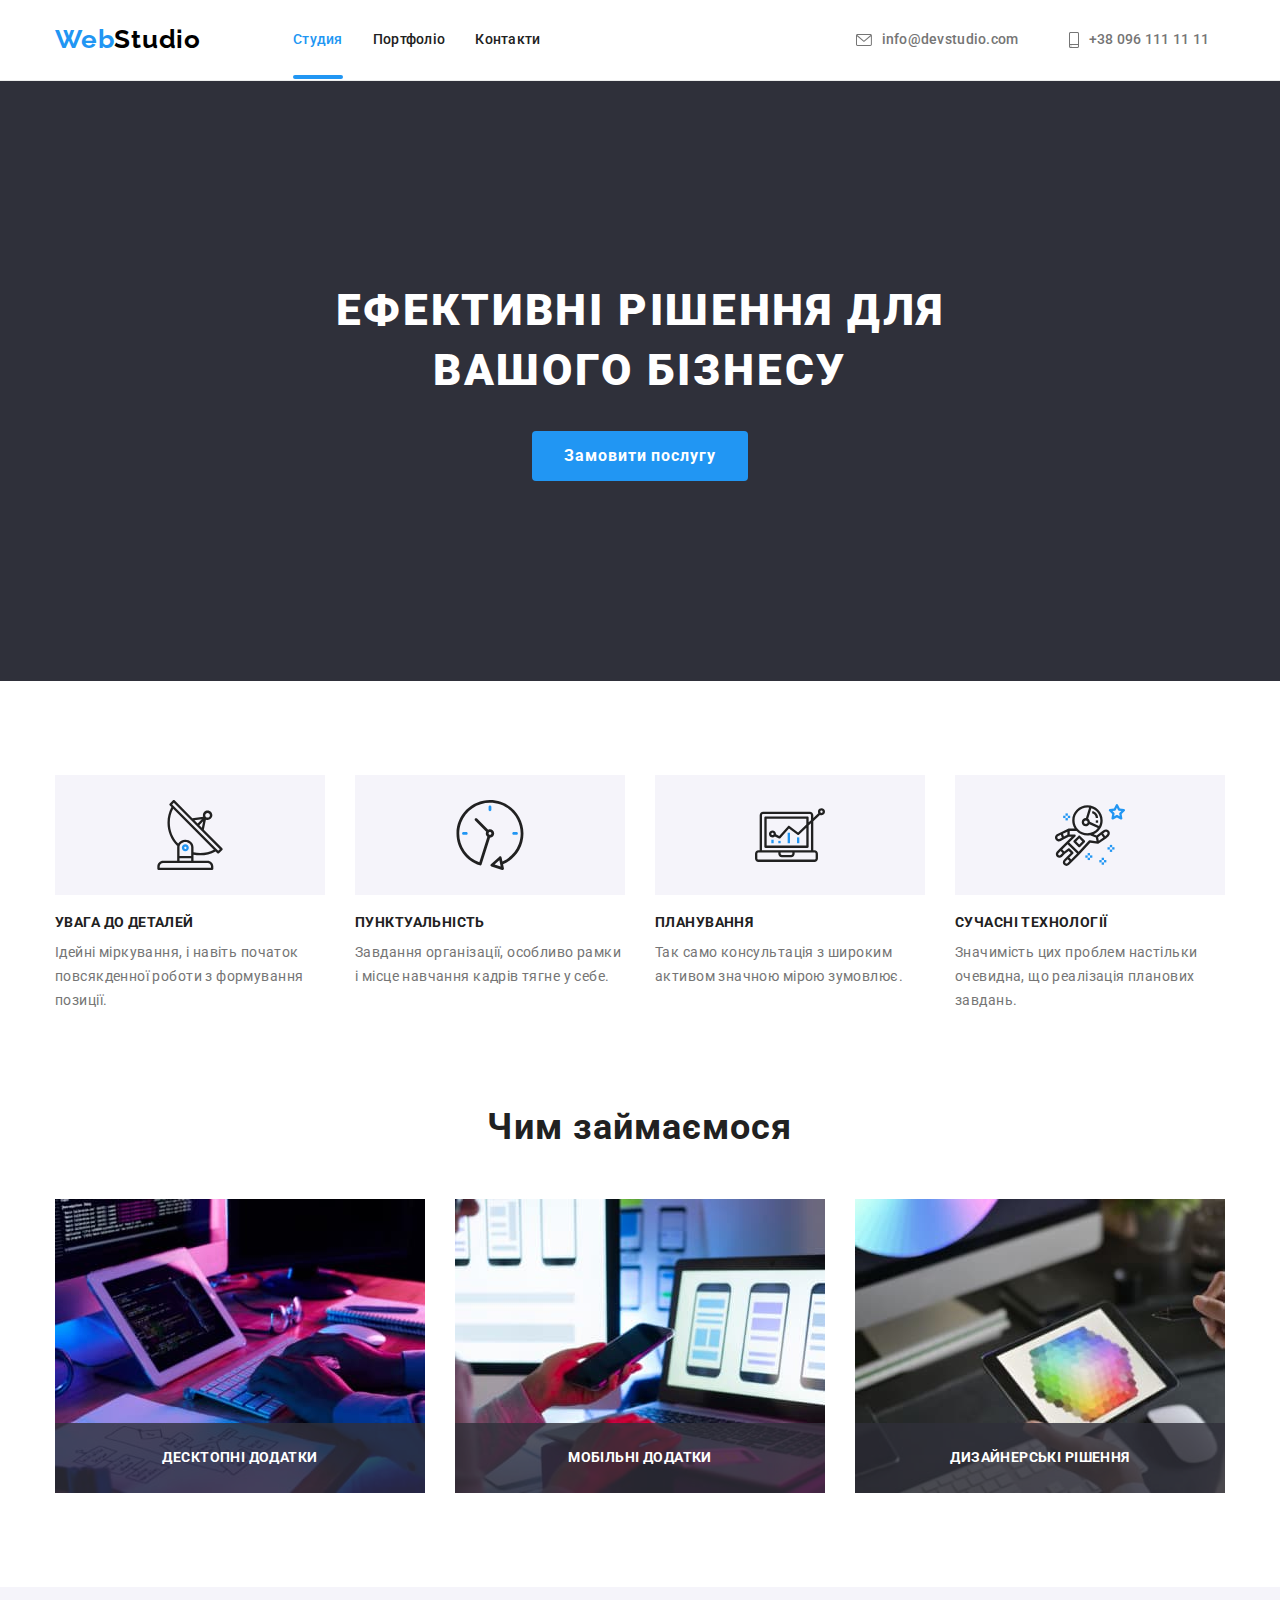
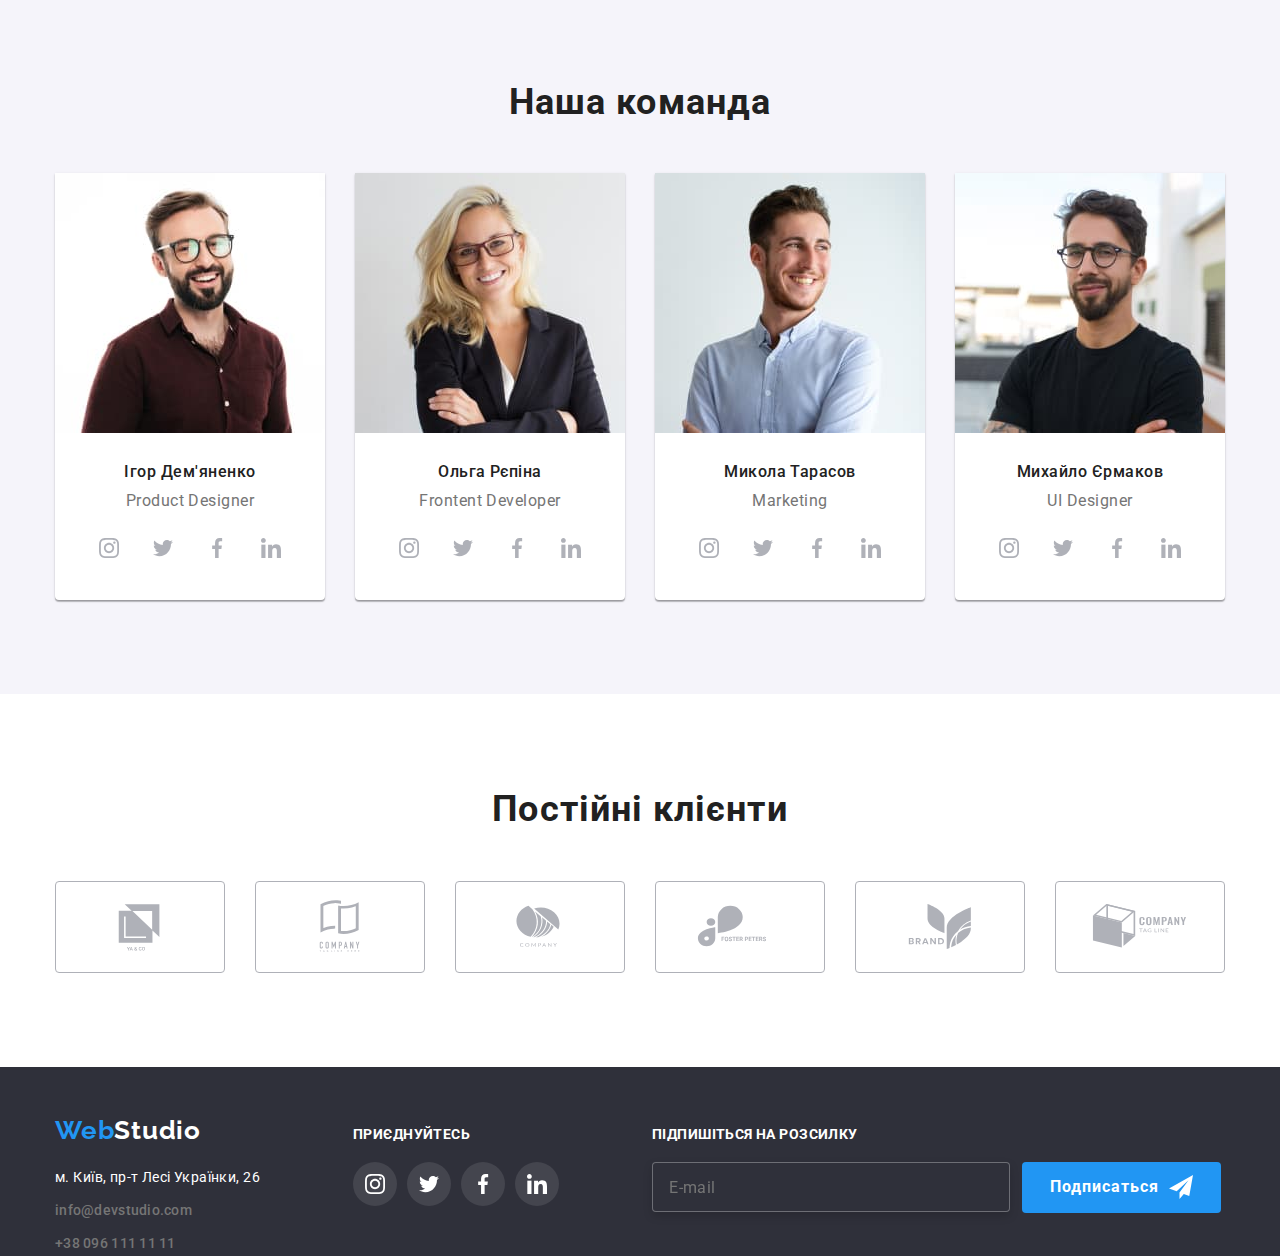
==== commit 076d59a9: "." ====
--- a/index.html
+++ b/index.html
@@ -17,9 +17,23 @@
     <header class="header">
            <div class="container nav-container">
             <a class="logo logo-header" href="./">Web<span class="logo-color">Studio</span></a>
+            <button class="menu-toggle js-open-menu" aria-expanded="false" aria-controls="mobile-menu">
+          <svg 
+            width="24"
+            height="24"
+            fill="currentColor"
+            viewBox="0 0 20 20"
+            xmlns="http://www.w3.org/2000/svg"
+          >
+            <path
+              fill-rule="evenodd"
+              d="M3 5a1 1 0 011-1h12a1 1 0 110 2H4a1 1 0 01-1-1zM3 10a1 1 0 011-1h12a1 1 0 110 2H4a1 1 0 01-1-1zM3 15a1 1 0 011-1h12a1 1 0 110 2H4a1 1 0 01-1-1z"
+              clip-rule="evenodd"
+            ></path>
+          </svg>
+        </button>
             <div class="menu">
-                 <nav class="navigation">
-                
+                <nav class="navigation">               
                 <ul class="list-navigation">
                     <li class="list-navigation__item"><a class="list-navigation__link current" href="./index.html">Студия</a></li>
                     <li class="list-navigation__item"><a class="list-navigation__link" href="./portfolio.html">Портфоліо</a></li>
@@ -471,6 +485,51 @@
             </form>
         </div>
     </div>
+    <div class="menu-container js-menu-container" id="mobile-menu">
+    <button class="menu-toggle js-close-menu">
+        <svg class="icon-close"
+          fill="currentColor"
+          viewBox="0 0 20 20"
+          xmlns="http://www.w3.org/2000/svg"
+          width="24"
+          height="24"
+        >
+          <path
+            fill-rule="evenodd"
+            d="M4.293 4.293a1 1 0 011.414 0L10 8.586l4.293-4.293a1 1 0 111.414 1.414L11.414 10l4.293 4.293a1 1 0 01-1.414 1.414L10 11.414l-4.293 4.293a1 1 0 01-1.414-1.414L8.586 10 4.293 5.707a1 1 0 010-1.414z"
+            clip-rule="evenodd"
+          ></path>
+        </svg>
+    </button>
+
+      <div class="mobile-menu-header">
+          <ul class="mobile-menu">
+            <li class="mobile-menu__item"><a class="mobile-menu__link" href="./index.html">Студия</a></li>
+            <li class="mobile-menu__item"><a class="mobile-menu__link" href="./portfolio.html">Портфоліо</a></li>
+            <li class="mobile-menu__item"><a class="mobile-menu__link" href="">Контакти</a></li>
+        </ul>
+      </div>
+
+       <div class="mobile-menu-footer">
+         <ul class="mobile-connection">
+            <li class="mobile-connection__item">
+                <a class="mobile-connection__link" href="mailto:info@devstudio.com">info@devstudio.com</a>
+            </li>
+            <li class="mobile-connection__item">
+                <a class="mobile-connection__link" href="tel:+380961111111">+38 096 111 11 11</a>
+            </li>
+        </ul>
+
+        <ul class="mobile-social">
+            <li class="mobile-social__item" ><a href="" class="mobile-social__link">Instagram</a></li>
+            <li class="mobile-social__item" ><a href="" class="mobile-social__link">Twitter</a></li>
+            <li class="mobile-social__item" ><a href="" class="mobile-social__link">Facebook</a></li>
+            <li class="mobile-social__item" ><a href="" class="mobile-social__link">LinkedIn</a></li>
+      </ul>    
+       </div>
+    </div>
+
+    <script defer src="js/mobile-menu.js"></script>
     <script src="./js/modal.js"></script>
 </body>
 
--- a/css/main.min.css
+++ b/css/main.min.css
@@ -1 +1 @@
-:root{--main-light-color: #ffffff;--main-font-color: #757575;--secondory-font-color: #212121;--accent-color: #2196f3;--accent-color-hero-button: #188ce8;--logo-color: #000000;--border-bg-color: #2f303a;--section-team-bg-color: #f5f4fa;--link-footer-color: rgba(255, 255, 255, 0.6);--border-color-works-list: #EEEEEE;--background-color-footer-icon: rgba(255, 255, 255, 0.1);--icon-color: #AFB1B8;--background-color-description-work: rgba(47, 48, 58, 0.8);--background-color-description-works: rgba(33, 150, 243, 0.9);--background-color-backdrop: rgba(0, 0, 0, 0.2);--backgrond-color-icon-db: #212121;--input-border-color: rgba(33, 33, 33, 0.2);--accent-color-submit-button: #2196f3;--accent-second-color-submit-button: #188ce8}body{background-color:var(--main-light-color);color:var(--main-font-color);font-family:Roboto,sans-serif;font-size:14px;line-height:1.71}ul{list-style-type:none;padding:0;margin:0}h1,h2,h3,h4,h5,h6,p{margin-top:0;margin-bottom:0}img{display:block}.container{max-width:480px;padding-left:15px;padding-right:15px;margin:0 auto}.button{font-weight:500;font-size:16px;line-height:1.62;text-align:center;background-color:var(--section-team-bg-color);color:var(--secondory-font-color);cursor:pointer;font-family:inherit;border:0;border-radius:4px;padding:6px 22px;-webkit-transition:background-color 250ms cubic-bezier(0.4, 0, 0.2, 1),color 250ms cubic-bezier(0.4, 0, 0.2, 1);transition:background-color 250ms cubic-bezier(0.4, 0, 0.2, 1),color 250ms cubic-bezier(0.4, 0, 0.2, 1)}.button:hover,.button:focus{background-color:var(--accent-color);color:var(--main-light-color);-webkit-box-shadow:0px 3px 1px rgba(0,0,0,.1),0px 1px 2px rgba(0,0,0,.08),0px 2px 2px rgba(0,0,0,.12);box-shadow:0px 3px 1px rgba(0,0,0,.1),0px 1px 2px rgba(0,0,0,.08),0px 2px 2px rgba(0,0,0,.12);-webkit-transition:-webkit-box-shadow 250ms cubic-bezier(0.4, 0, 0.2, 1);transition:-webkit-box-shadow 250ms cubic-bezier(0.4, 0, 0.2, 1);transition:box-shadow 250ms cubic-bezier(0.4, 0, 0.2, 1);transition:box-shadow 250ms cubic-bezier(0.4, 0, 0.2, 1), -webkit-box-shadow 250ms cubic-bezier(0.4, 0, 0.2, 1)}.visually-hidden{position:absolute;white-space:nowrap;width:1px;height:1px;overflow:hidden;border:0;padding:0;clip:rect(0 0 0 0);-webkit-clip-path:inset(50%);clip-path:inset(50%);margin:-1px}.section{padding-top:60px;padding-bottom:60px}.section-title{font-weight:700;font-size:28px;line-height:1.17;color:var(--secondory-font-color);text-align:center;letter-spacing:.03em;margin-bottom:30px}.header{border-bottom:1px solid #ececec}.menu{display:none}.nav-container{padding-top:16px;padding-bottom:16px}.logo{color:var(--accent-color);font-family:Raleway,sans-serif;font-weight:700;font-size:26px;line-height:1.19;letter-spacing:.03em;text-decoration:none;padding-top:24px;padding-bottom:25px}.logo-header{padding-top:16px;padding-bottom:16px}.logo-color{color:var(--logo-color)}.logo-footer{padding-top:0;padding-bottom:0}.logo-footer-color{color:var(--main-light-color)}.hero__container{-o-object-position:contain;object-position:contain}.hero__section{background-color:var(--border-bg-color);background-repeat:no-repeat;background-position:center;text-align:center;padding-top:118px;padding-bottom:118px}.hero__title{font-weight:900;font-size:26px;line-height:1.62;text-align:center;letter-spacing:.06em;text-transform:uppercase;color:var(--main-light-color);margin-bottom:30px;margin-left:auto;margin-right:auto;max-width:360px}.hero__button{font-weight:700;font-size:16px;line-height:1.88;letter-spacing:.06em;cursor:pointer;padding:10px 32px;background-color:var(--accent-color);color:var(--main-light-color);-webkit-transition:background-color 250ms cubic-bezier(0.4, 0, 0.2, 1),color 250ms cubic-bezier(0.4, 0, 0.2, 1);transition:background-color 250ms cubic-bezier(0.4, 0, 0.2, 1),color 250ms cubic-bezier(0.4, 0, 0.2, 1)}.hero__button:hover,.hero__button:focus{background-color:var(--accent-color-hero-button);-webkit-box-shadow:0px 4px 4px rgba(0,0,0,.15);box-shadow:0px 4px 4px rgba(0,0,0,.15);padding:10px 32px;-webkit-transition:-webkit-box-shadow 250ms cubic-bezier(0.4, 0, 0.2, 1);transition:-webkit-box-shadow 250ms cubic-bezier(0.4, 0, 0.2, 1);transition:box-shadow 250ms cubic-bezier(0.4, 0, 0.2, 1);transition:box-shadow 250ms cubic-bezier(0.4, 0, 0.2, 1), -webkit-box-shadow 250ms cubic-bezier(0.4, 0, 0.2, 1)}.list-info__item{width:450px;margin-bottom:30px}.list-info__item:first-child{margin-bottom:0}.list-info__icon{background-color:var(--section-team-bg-color);width:450px;height:120px;padding:25px 190px;margin-bottom:30px}.list-info__title{font-weight:700;font-size:14px;line-height:1.14;color:var(--secondory-font-color);text-align:center;letter-spacing:.03em;text-transform:uppercase;margin-bottom:10px}.list-info__text{letter-spacing:.03em}.section-work{display:none}.section-team{background-color:var(--section-team-bg-color)}.list-team__item{background-color:var(--main-light-color);-webkit-box-shadow:0px 1px 3px rgba(0,0,0,.12),0px 1px 1px rgba(0,0,0,.14),0px 2px 1px rgba(0,0,0,.2);box-shadow:0px 1px 3px rgba(0,0,0,.12),0px 1px 1px rgba(0,0,0,.14),0px 2px 1px rgba(0,0,0,.2);border-radius:0px 0px 4px 4px}.list-team__description{padding:30px}.list-team__title{color:var(--secondory-font-color);font-weight:500;font-size:16px;line-height:1.18;letter-spacing:.03em;margin-bottom:10px;text-align:center}.list-team__text{color:var(--main-font-color);font-size:16px;line-height:1.18;letter-spacing:.03em;text-align:center}.list-social{display:-webkit-box;display:-ms-flexbox;display:flex;gap:10px;margin-top:16px;-webkit-box-pack:center;-ms-flex-pack:center;justify-content:center}.list-social__item{width:44px;height:44px;fill:var(--icon-color)}.list-social__link{display:-webkit-box;display:-ms-flexbox;display:flex;width:100%;height:100%;fill:var(--icon-color);padding:12px;border-radius:50%;-webkit-transition:background-color 250ms cubic-bezier(0.4, 0, 0.2, 1),fill 250ms cubic-bezier(0.4, 0, 0.2, 1);transition:background-color 250ms cubic-bezier(0.4, 0, 0.2, 1),fill 250ms cubic-bezier(0.4, 0, 0.2, 1)}.list-social__link:hover,.list-social__link:focus{background-color:var(--accent-color);fill:var(--main-light-color)}.list-clients{display:-webkit-box;display:-ms-flexbox;display:flex;gap:30px;-ms-flex-wrap:wrap;flex-wrap:wrap}.list-clients__item{width:210px;height:92px;border:1px solid #afb1b8;border-radius:4px;-webkit-transition:border-color 250ms cubic-bezier(0.4, 0, 0.2, 1);transition:border-color 250ms cubic-bezier(0.4, 0, 0.2, 1)}.list-clients__item:hover,.list-clients__item:focus{border-color:var(--accent-color)}.list-clients__link{display:-webkit-box;display:-ms-flexbox;display:flex;width:100%;height:100%;-webkit-box-pack:center;-ms-flex-pack:center;justify-content:center;-webkit-box-align:center;-ms-flex-align:center;align-items:center;fill:var(--icon-color);-webkit-transition:fill 250ms cubic-bezier(0.4, 0, 0.2, 1),border-color 250ms cubic-bezier(0.4, 0, 0.2, 1);transition:fill 250ms cubic-bezier(0.4, 0, 0.2, 1),border-color 250ms cubic-bezier(0.4, 0, 0.2, 1)}.list-clients__link:hover,.list-clients__link:focus{fill:var(--accent-color)}.backdrop{position:fixed;left:0;top:0;width:100%;height:100%;background-color:var(--background-color-backdrop);-webkit-transition:opacity 600ms cubic-bezier(0.4, 0, 0.2, 1),visibility 250ms cubic-bezier(0.4, 0, 0.2, 1),-webkit-transform 300ms cubic-bezier(0.4, 0, 0.2, 1);transition:opacity 600ms cubic-bezier(0.4, 0, 0.2, 1),visibility 250ms cubic-bezier(0.4, 0, 0.2, 1),-webkit-transform 300ms cubic-bezier(0.4, 0, 0.2, 1);transition:transform 300ms cubic-bezier(0.4, 0, 0.2, 1),opacity 600ms cubic-bezier(0.4, 0, 0.2, 1),visibility 250ms cubic-bezier(0.4, 0, 0.2, 1);transition:transform 300ms cubic-bezier(0.4, 0, 0.2, 1),opacity 600ms cubic-bezier(0.4, 0, 0.2, 1),visibility 250ms cubic-bezier(0.4, 0, 0.2, 1),-webkit-transform 300ms cubic-bezier(0.4, 0, 0.2, 1)}.backdrop.is-hidden{visibility:hidden;opacity:0;pointer-events:none}.modal{position:absolute;top:50%;left:50%;-webkit-transform:translate(-50%, -50%);transform:translate(-50%, -50%);width:450px;height:609px;padding:40px 40px;opacity:1;background-color:var(--main-light-color);-webkit-box-shadow:0px 1px 3px rgba(0,0,0,.12),0px 1px 1px rgba(0,0,0,.14),0px 2px 1px rgba(0,0,0,.2);box-shadow:0px 1px 3px rgba(0,0,0,.12),0px 1px 1px rgba(0,0,0,.14),0px 2px 1px rgba(0,0,0,.2);border-radius:4px}.modal__button-close{position:absolute;top:8px;right:8px;display:-webkit-box;display:-ms-flexbox;display:flex;width:30px;height:30px;padding:0;-webkit-box-pack:center;-ms-flex-pack:center;justify-content:center;-webkit-box-align:center;-ms-flex-align:center;align-items:center;background-color:inherit;border:1px solid rgba(0,0,0,.1);border-radius:50%;cursor:pointer}.modal__button-close:hover,.modal__button-close:focus{fill:var(--accent-color);-webkit-transition:fill 250ms cubic-bezier(0.4, 0, 0.2, 1);transition:fill 250ms cubic-bezier(0.4, 0, 0.2, 1)}.modal__title{font-weight:700;font-size:20px;line-height:1.15;text-align:center;letter-spacing:.03em;color:var(--secondory-font-color);margin-bottom:30px}.modal__form{display:block}.modal-label{position:relative;width:100%;height:100%;display:block;margin-top:28px}.modal-label:first-child{margin-top:0}.modal-label:focus-within{fill:var(--accent-color)}.modal-label__name{position:absolute;top:-25px;left:0}.modal-label__input{width:100%;height:40px;border:1px solid var(--input-border-color);border-radius:4px;padding-left:42px;-webkit-transition:fill 250ms cubic-bezier(0.4, 0, 0.2, 1),border-color 250ms cubic-bezier(0.4, 0, 0.2, 1);transition:fill 250ms cubic-bezier(0.4, 0, 0.2, 1),border-color 250ms cubic-bezier(0.4, 0, 0.2, 1)}.modal-label__input:focus-within{fill:var(--accent-color);outline:none;border-color:var(--accent-color)}.modal-label__icon{position:absolute;top:2px;left:12px;-webkit-transform:translateY(50%);transform:translateY(50%);width:18px;height:18px}.coments{display:block;resize:none;height:120px;padding:12px 16px}.modal-label-checkbox{display:-webkit-box;display:-ms-flexbox;display:flex;-webkit-box-align:center;-ms-flex-align:center;align-items:center;margin-top:18px;margin-left:14px}.modal-label-checkbox__input{position:absolute;white-space:nowrap;width:1px;height:1px;overflow:hidden;border:0;padding:0;clip:rect(0 0 0 0);-webkit-clip-path:inset(50%);clip-path:inset(50%);margin:-1px}.modal-label-checkbox__input:checked+.modal-label-checkbox__icon-check{background:url(../images/icon-check.svg);background-color:var(--accent-color);border-color:var(--accent-color);background-position:center;background-size:contain;background-origin:border-box}.modal-label-checkbox__icon-check{display:inline-block;width:16px;height:15px;border:2px solid #000;border-radius:2px;margin-right:7px;-webkit-transition:background-color 250ms cubic-bezier(0.4, 0, 0.2, 1),border-color 250ms cubic-bezier(0.4, 0, 0.2, 1);transition:background-color 250ms cubic-bezier(0.4, 0, 0.2, 1),border-color 250ms cubic-bezier(0.4, 0, 0.2, 1)}.modal-label-checkbox__text{font-size:14px;line-height:1.71;letter-spacing:.03em;color:var(--main-font-color)}.modal-label-checkbox__link{color:var(--accent-color)}.modal__button-submit{position:absolute;bottom:40px;left:50%;-webkit-transform:translateX(-50%);transform:translateX(-50%);font-weight:700;font-size:16px;line-height:1.88;text-align:center;letter-spacing:.06em;padding:10px 52px;color:var(--main-light-color);background-color:var(--accent-color-submit-button);border-radius:4px;border:none;-webkit-transition:background-color 250ms cubic-bezier(0.4, 0, 0.2, 1);transition:background-color 250ms cubic-bezier(0.4, 0, 0.2, 1);cursor:pointer}.modal__button-submit:hover,.modal__button-submit:focus{background-color:var(--accent-second-color-submit-button);-webkit-box-shadow:0px 4px 4px rgba(0,0,0,.15);box-shadow:0px 4px 4px rgba(0,0,0,.15);-webkit-transition:-webkit-box-shadow 250ms cubic-bezier(0.4, 0, 0.2, 1);transition:-webkit-box-shadow 250ms cubic-bezier(0.4, 0, 0.2, 1);transition:box-shadow 250ms cubic-bezier(0.4, 0, 0.2, 1);transition:box-shadow 250ms cubic-bezier(0.4, 0, 0.2, 1), -webkit-box-shadow 250ms cubic-bezier(0.4, 0, 0.2, 1)}.footer{background-color:var(--border-bg-color);padding-top:60px;padding-bottom:60px}.contacts{text-align:center}.footer-contacts{margin-top:20px}.footer-info{padding-left:0}.footer-info__item{margin-top:9px}.footer-info__item:first-child{margin-top:0}.footer-info__linkmap{color:var(--main-light-color);font-style:normal;text-decoration:none;letter-spacing:.03em}.footer-info__link{color:var(--main-font-color);text-decoration:none;font-weight:500;line-height:1.14;letter-spacing:.02em;text-decoration:none;font-style:normal;-webkit-transition:background-color 250ms cubic-bezier(0.4, 0, 0.2, 1),fill 250ms cubic-bezier(0.4, 0, 0.2, 1);transition:background-color 250ms cubic-bezier(0.4, 0, 0.2, 1),fill 250ms cubic-bezier(0.4, 0, 0.2, 1)}.footer-info__link:hover,.footer-info__link:focus{color:var(--accent-color);fill:var(--accent-color)}.social-networks{margin-top:60px}.social-networks__text{font-weight:700;font-size:14px;line-height:1.14;letter-spacing:.03em;text-transform:uppercase;color:var(--main-light-color);text-align:center}.list-footer-social{display:-webkit-box;display:-ms-flexbox;display:flex;margin-top:20px;-webkit-box-pack:center;-ms-flex-pack:center;justify-content:center}.list-footer-social__item{display:inherit;width:44px;height:44px;background-color:var(--background-color-footer-icon);border-radius:50%;margin-left:10px;fill:var(--main-light-color);-webkit-box-pack:center;-ms-flex-pack:center;justify-content:center;-webkit-box-align:center;-ms-flex-align:center;align-items:center;-webkit-transition:background-color 250ms cubic-bezier(0.4, 0, 0.2, 1);transition:background-color 250ms cubic-bezier(0.4, 0, 0.2, 1)}.list-footer-social__item:hover,.list-footer-social__item:focus{background-color:var(--accent-color)}.list-footer-social__item:first-child{margin-left:0}.list-footer-social__link{display:-webkit-box;display:-ms-flexbox;display:flex;width:100%;height:100%;fill:var(--main-light-color);margin:0;padding:0;-webkit-box-pack:center;-ms-flex-pack:center;justify-content:center;-webkit-box-align:center;-ms-flex-align:center;align-items:center}.mailing{margin-top:60px}.mailing__text{font-weight:700;font-size:14px;line-height:1.14;letter-spacing:.03em;text-transform:uppercase;color:var(--main-light-color);text-align:center}.mailing__form{margin-top:20px}.mailing__input{display:-webkit-box;display:-ms-flexbox;display:flex;-webkit-box-align:center;-ms-flex-align:center;align-items:center;width:450px;height:50px;padding-left:16px;font-weight:400;font-size:16px;line-height:1.25;letter-spacing:.03em;background-color:var(--border-bg-color);border:1px solid rgba(255,255,255,.3);-webkit-filter:drop-shadow(0px 4px 4px rgba(0, 0, 0, 0.15));filter:drop-shadow(0px 4px 4px rgba(0, 0, 0, 0.15));border-radius:4px;color:rgba(255,255,255,.6)}.mailing__button{display:-webkit-box;display:-ms-flexbox;display:flex;padding:10px 28px;margin-left:auto;margin-right:auto;margin-top:20px;-ms-flex-wrap:nowrap;flex-wrap:nowrap;cursor:pointer;border:none;background-color:var(--accent-color);border-radius:4px;-webkit-transition:background-color 250ms cubic-bezier(0.4, 0, 0.2, 1);transition:background-color 250ms cubic-bezier(0.4, 0, 0.2, 1)}.mailing__button:hover,.mailing__button:focus{background-color:var(--accent-second-color-submit-button);-webkit-box-shadow:0px 4px 4px rgba(0,0,0,.15);box-shadow:0px 4px 4px rgba(0,0,0,.15);-webkit-transition:-webkit-box-shadow 250ms cubic-bezier(0.4, 0, 0.2, 1);transition:-webkit-box-shadow 250ms cubic-bezier(0.4, 0, 0.2, 1);transition:box-shadow 250ms cubic-bezier(0.4, 0, 0.2, 1);transition:box-shadow 250ms cubic-bezier(0.4, 0, 0.2, 1), -webkit-box-shadow 250ms cubic-bezier(0.4, 0, 0.2, 1)}.mailing__textbutton{font-weight:700;font-size:16px;line-height:1.88;-webkit-box-align:center;-ms-flex-align:center;align-items:center;text-align:center;letter-spacing:.06em;color:var(--main-light-color)}.mailing__icon{margin:3px 0 3px 10px}/*# sourceMappingURL=main.min.css.map */+:root{--main-light-color: #ffffff;--main-font-color: #757575;--secondory-font-color: #212121;--accent-color: #2196f3;--accent-color-hero-button: #188ce8;--logo-color: #000000;--border-bg-color: #2f303a;--section-team-bg-color: #f5f4fa;--link-footer-color: rgba(255, 255, 255, 0.6);--border-color-works-list: #EEEEEE;--background-color-footer-icon: rgba(255, 255, 255, 0.1);--icon-color: #AFB1B8;--background-color-description-work: rgba(47, 48, 58, 0.8);--background-color-description-works: rgba(33, 150, 243, 0.9);--background-color-backdrop: rgba(0, 0, 0, 0.2);--backgrond-color-icon-db: #212121;--input-border-color: rgba(33, 33, 33, 0.2);--accent-color-submit-button: #2196f3;--accent-second-color-submit-button: #188ce8}body{background-color:var(--main-light-color);color:var(--main-font-color);font-family:Roboto,sans-serif;font-size:14px;line-height:1.71}ul{list-style-type:none;padding:0;margin:0}h1,h2,h3,h4,h5,h6,p{margin-top:0;margin-bottom:0}img{display:block}.container{padding-left:15px;padding-right:15px;margin:0 auto}@media screen and (min-width: 480px){.container{max-width:480px}}@media screen and (min-width: 768px){.container{max-width:768px}}@media screen and (min-width: 1200px){.container{max-width:1200px}}.button{font-weight:500;font-size:16px;line-height:1.62;text-align:center;background-color:var(--section-team-bg-color);color:var(--secondory-font-color);cursor:pointer;font-family:inherit;border:0;border-radius:4px;padding:6px 22px;-webkit-transition:background-color 250ms cubic-bezier(0.4, 0, 0.2, 1),color 250ms cubic-bezier(0.4, 0, 0.2, 1);transition:background-color 250ms cubic-bezier(0.4, 0, 0.2, 1),color 250ms cubic-bezier(0.4, 0, 0.2, 1)}.button:hover,.button:focus{background-color:var(--accent-color);color:var(--main-light-color);-webkit-box-shadow:0px 3px 1px rgba(0,0,0,.1),0px 1px 2px rgba(0,0,0,.08),0px 2px 2px rgba(0,0,0,.12);box-shadow:0px 3px 1px rgba(0,0,0,.1),0px 1px 2px rgba(0,0,0,.08),0px 2px 2px rgba(0,0,0,.12);-webkit-transition:-webkit-box-shadow 250ms cubic-bezier(0.4, 0, 0.2, 1);transition:-webkit-box-shadow 250ms cubic-bezier(0.4, 0, 0.2, 1);transition:box-shadow 250ms cubic-bezier(0.4, 0, 0.2, 1);transition:box-shadow 250ms cubic-bezier(0.4, 0, 0.2, 1), -webkit-box-shadow 250ms cubic-bezier(0.4, 0, 0.2, 1)}.visually-hidden{position:absolute;white-space:nowrap;width:1px;height:1px;overflow:hidden;border:0;padding:0;clip:rect(0 0 0 0);-webkit-clip-path:inset(50%);clip-path:inset(50%);margin:-1px}.section{padding-top:60px;padding-bottom:60px}@media screen and (min-width: 1200px){.section{padding-top:94px;padding-bottom:94px}}.section-title{font-weight:700;font-size:28px;line-height:1.17;color:var(--secondory-font-color);text-align:center;letter-spacing:.03em;margin-bottom:30px}@media screen and (min-width: 1200px){.section-title{font-size:36px;margin-bottom:50px}}.link{color:var(--link-footer-color);text-decoration:none;font-style:normal}.header{border-bottom:1px solid #ececec}@media screen and (max-width: 767px){.menu{display:none}}@media screen and (min-width: 768px){.menu{display:-webkit-box;display:-ms-flexbox;display:flex;-webkit-box-align:center;-ms-flex-align:center;align-items:center}}.nav-container{padding-top:16px;padding-bottom:16px}@media screen and (max-width: 767px){.nav-container{display:-webkit-box;display:-ms-flexbox;display:flex;-webkit-box-pack:justify;-ms-flex-pack:justify;justify-content:space-between;-webkit-box-align:center;-ms-flex-align:center;align-items:center}}@media screen and (min-width: 768px){.nav-container{display:-webkit-box;display:-ms-flexbox;display:flex;-webkit-box-align:center;-ms-flex-align:center;align-items:center;padding-top:0;padding-bottom:0}}.navigation{display:-webkit-box;display:-ms-flexbox;display:flex;-webkit-box-align:inherit;-ms-flex-align:inherit;align-items:inherit}@media screen and (min-width: 768px){.list-navigation{display:-webkit-box;display:-ms-flexbox;display:flex;margin-left:87px}}@media screen and (min-width: 1200px){.list-navigation{margin-left:92px}}.list-navigation__item{margin-left:50px}.list-navigation__item:first-child{margin-left:0}@media screen and (min-width: 1200px){.list-navigation__item{margin-left:30px}}.list-navigation__link{font-weight:500;font-size:14px;line-height:1.14px;color:var(--secondory-font-color);text-decoration:none;letter-spacing:.02em;position:relative;padding-top:32px;padding-bottom:32px;-webkit-transition:color 250ms cubic-bezier(0.4, 0, 0.2, 1);transition:color 250ms cubic-bezier(0.4, 0, 0.2, 1)}.list-navigation__link:hover,.list-navigation__link:focus{color:var(--accent-color)}.list-connection{display:-webkit-inline-box;display:-ms-inline-flexbox;display:inline-flex}@media screen and (min-width: 768px){.list-connection{display:-webkit-box;display:-ms-flexbox;display:flex;-ms-flex-wrap:wrap;flex-wrap:wrap;margin-left:96px}}@media screen and (min-width: 1200px){.list-connection{margin-left:315px}}@media screen and (min-width: 768px){.list-connection__item{margin-top:5px;margin-bottom:5px}}@media screen and (min-width: 1200px){.list-connection__item{margin-left:50px}.list-connection__item:first-child{margin-left:0}}.list-connection__link{display:-webkit-box;display:-ms-flexbox;display:flex;gap:10px;-webkit-box-align:center;-ms-flex-align:center;align-items:center;color:var(--main-font-color);text-decoration:none;font-weight:500;letter-spacing:.02em;text-decoration:none;font-style:normal;fill:var(--main-font-color);-webkit-transition:background-color 250ms cubic-bezier(0.4, 0, 0.2, 1),fill 250ms cubic-bezier(0.4, 0, 0.2, 1);transition:background-color 250ms cubic-bezier(0.4, 0, 0.2, 1),fill 250ms cubic-bezier(0.4, 0, 0.2, 1)}.list-connection__link:hover,.list-connection__link:focus{color:var(--accent-color);fill:var(--accent-color)}@media screen and (min-width: 768px){.list-connection__link{gap:8px;font-size:12px;line-height:1.16}}@media screen and (min-width: 1200px){.list-connection__link{gap:10px;font-size:14px;line-height:1.14}}.list-navigation__link.current{color:var(--accent-color)}.current::after{content:"";position:absolute;left:0;bottom:0;width:100%;height:4px;display:block;background-color:var(--accent-color);border-radius:2px}.menu-toggle{min-height:40px;min-width:40px;display:-webkit-box;display:-ms-flexbox;display:flex;-webkit-box-align:center;-ms-flex-align:center;align-items:center;-webkit-box-pack:center;-ms-flex-pack:center;justify-content:center;margin:0;padding:0;background-color:rgba(0,0,0,0);cursor:pointer;border:none;border-radius:50%;outline:none}@media screen and (min-width: 768px){.menu-toggle{display:none}}.menu-container{position:fixed;top:0;left:0;width:100vw;height:100vh;padding-left:40px;background-color:#fff;z-index:999;-webkit-box-align:stretch;-ms-flex-align:stretch;align-items:stretch;-webkit-transform:translateX(100%);transform:translateX(100%);-webkit-transition:-webkit-transform 250ms ease-in-out;transition:-webkit-transform 250ms ease-in-out;transition:transform 250ms ease-in-out;transition:transform 250ms ease-in-out, -webkit-transform 250ms ease-in-out}.menu-container.is-open{-webkit-transform:translateX(0);transform:translateX(0)}.menu-container.menu-toggle{position:absolute;top:16px;right:16px;color:#fff}.icon-close{position:absolute;top:0;right:0}.mobile-menu__item{margin-bottom:32px}.mobile-menu__link{font-weight:500;font-size:40px;line-height:1.17;letter-spacing:.02em;color:var(--secondory-font-color);text-decoration:none}.mobile-menu__link:hover,.mobile-menu__link:focus{color:var(--accent-color)}.logo{color:var(--accent-color);font-family:Raleway,sans-serif;font-weight:700;font-size:24px;line-height:1.16;letter-spacing:.03em;text-decoration:none;padding-top:24px;padding-bottom:25px}@media screen and (min-width: 1200px){.logo{font-size:26px;line-height:1.19}}.logo-header{padding-top:16px;padding-bottom:16px}@media screen and (min-width: 1200px){.logo-header{padding-top:24px;padding-bottom:25px}}.logo-color{color:var(--logo-color)}.logo-footer{padding-top:0;padding-bottom:0}.logo-footer-color{color:var(--main-light-color)}.hero__container{-o-object-position:contain;object-position:contain}.hero__section{background-color:var(--border-bg-color);background-repeat:no-repeat;background-position:center;text-align:center;padding-top:118px;padding-bottom:118px}@media screen and (min-width: 1200px){.hero__section{padding-top:200px;padding-bottom:200px}}.hero__title{font-weight:900;font-size:26px;line-height:1.62;text-align:center;letter-spacing:.06em;text-transform:uppercase;color:var(--main-light-color);margin-bottom:30px;margin-left:auto;margin-right:auto;max-width:360px}@media screen and (min-width: 1200px){.hero__title{font-size:44px;line-height:1.36;max-width:700px}}.hero__button{font-weight:700;font-size:16px;line-height:1.88;letter-spacing:.06em;cursor:pointer;padding:10px 32px;background-color:var(--accent-color);color:var(--main-light-color);-webkit-transition:background-color 250ms cubic-bezier(0.4, 0, 0.2, 1),color 250ms cubic-bezier(0.4, 0, 0.2, 1);transition:background-color 250ms cubic-bezier(0.4, 0, 0.2, 1),color 250ms cubic-bezier(0.4, 0, 0.2, 1)}.hero__button:hover,.hero__button:focus{background-color:var(--accent-color-hero-button);-webkit-box-shadow:0px 4px 4px rgba(0,0,0,.15);box-shadow:0px 4px 4px rgba(0,0,0,.15);padding:10px 32px;-webkit-transition:-webkit-box-shadow 250ms cubic-bezier(0.4, 0, 0.2, 1);transition:-webkit-box-shadow 250ms cubic-bezier(0.4, 0, 0.2, 1);transition:box-shadow 250ms cubic-bezier(0.4, 0, 0.2, 1);transition:box-shadow 250ms cubic-bezier(0.4, 0, 0.2, 1), -webkit-box-shadow 250ms cubic-bezier(0.4, 0, 0.2, 1)}@media screen and (min-width: 768px){.list-info{display:-webkit-box;display:-ms-flexbox;display:flex;padding-left:0;padding-right:0;-ms-flex-wrap:wrap;flex-wrap:wrap;margin-right:-30px;margin-bottom:-30px}}@media screen and (min-width: 1200px){.list-info{margin-right:0;margin-bottom:0}}.list-info__item{width:450px;margin-bottom:30px}.list-info__item:first-child{margin-bottom:0}@media screen and (min-width: 768px){.list-info__item{width:354px;margin-right:30px;margin-bottom:30px}}@media screen and (min-width: 1200px){.list-info__item{width:270px;margin-right:0;margin-bottom:0;margin-left:30px}.list-info__item:first-child{margin-left:0}}.list-info__icon{background-color:var(--section-team-bg-color);width:450px;height:120px;padding:25px 190px;margin-bottom:30px}@media screen and (min-width: 768px){.list-info__icon{width:354px;padding:25px 142px}}@media screen and (min-width: 1200px){.list-info__icon{width:270px;padding:25px 100px;margin-bottom:20px}}.list-info__title{font-weight:700;font-size:14px;line-height:1.14;color:var(--secondory-font-color);letter-spacing:.03em;text-transform:uppercase;margin-bottom:10px}@media screen and (max-width: 767px){.list-info__title{text-align:center}}.list-info__text{letter-spacing:.03em}@media screen and (max-width: 1199px){.section-work{display:none}}.list-work{display:-webkit-box;display:-ms-flexbox;display:flex;padding-left:0;gap:30px}.list-work__thumb{position:relative}.list-work__description{position:absolute;left:0;bottom:0;width:100%;height:70px;padding:27px 0;background-color:var(--background-color-description-work)}.list-work__text{font-weight:700;font-size:14px;line-height:1.14;text-align:center;letter-spacing:.03em;text-transform:uppercase;color:var(--main-light-color)}.no-padding{padding-top:0}.section-team{background-color:var(--section-team-bg-color)}@media screen and (min-width: 768px){.list-team{display:-webkit-box;display:-ms-flexbox;display:flex;padding-left:0;text-align:center;-ms-flex-wrap:wrap;flex-wrap:wrap;margin-right:-30px;margin-bottom:-30px}}@media screen and (min-width: 1200px){.list-team{margin-bottom:0}}.list-team__item{background-color:var(--main-light-color);-webkit-box-shadow:0px 1px 3px rgba(0,0,0,.12),0px 1px 1px rgba(0,0,0,.14),0px 2px 1px rgba(0,0,0,.2);box-shadow:0px 1px 3px rgba(0,0,0,.12),0px 1px 1px rgba(0,0,0,.14),0px 2px 1px rgba(0,0,0,.2);border-radius:0px 0px 4px 4px;margin-bottom:30px}@media screen and (min-width: 480px)and (max-width: 767px){.list-team__item:last-child{margin-bottom:0}}@media screen and (min-width: 768px){.list-team__item{width:354px;margin-right:30px;margin-bottom:30px}}@media screen and (min-width: 1200px){.list-team__item{width:270px;margin-bottom:0}}.list-team__description{padding:30px}.list-team__title{color:var(--secondory-font-color);font-weight:500;font-size:16px;line-height:1.18;letter-spacing:.03em;margin-bottom:10px;text-align:center}.list-team__text{color:var(--main-font-color);font-size:16px;line-height:1.18;letter-spacing:.03em;text-align:center}.list-social{display:-webkit-box;display:-ms-flexbox;display:flex;gap:10px;margin-top:16px;-webkit-box-pack:center;-ms-flex-pack:center;justify-content:center}.list-social__item{width:44px;height:44px;fill:var(--icon-color)}.list-social__link{display:-webkit-box;display:-ms-flexbox;display:flex;width:100%;height:100%;fill:var(--icon-color);padding:12px;border-radius:50%;-webkit-transition:background-color 250ms cubic-bezier(0.4, 0, 0.2, 1),fill 250ms cubic-bezier(0.4, 0, 0.2, 1);transition:background-color 250ms cubic-bezier(0.4, 0, 0.2, 1),fill 250ms cubic-bezier(0.4, 0, 0.2, 1)}.list-social__link:hover,.list-social__link:focus{background-color:var(--accent-color);fill:var(--main-light-color)}.list-clients{display:-webkit-box;display:-ms-flexbox;display:flex;gap:30px;-ms-flex-wrap:wrap;flex-wrap:wrap;-webkit-box-pack:center;-ms-flex-pack:center;justify-content:center}.list-clients__item{width:210px;height:92px;border:1px solid #afb1b8;border-radius:4px;-webkit-transition:border-color 250ms cubic-bezier(0.4, 0, 0.2, 1);transition:border-color 250ms cubic-bezier(0.4, 0, 0.2, 1)}.list-clients__item:hover,.list-clients__item:focus{border-color:var(--accent-color)}@media screen and (min-width: 1200px){.list-clients__item{width:170px}}.list-clients__link{display:-webkit-box;display:-ms-flexbox;display:flex;width:100%;height:100%;-webkit-box-pack:center;-ms-flex-pack:center;justify-content:center;-webkit-box-align:center;-ms-flex-align:center;align-items:center;fill:var(--icon-color);-webkit-transition:fill 250ms cubic-bezier(0.4, 0, 0.2, 1),border-color 250ms cubic-bezier(0.4, 0, 0.2, 1);transition:fill 250ms cubic-bezier(0.4, 0, 0.2, 1),border-color 250ms cubic-bezier(0.4, 0, 0.2, 1)}.list-clients__link:hover,.list-clients__link:focus{fill:var(--accent-color)}.backdrop{position:fixed;left:0;top:0;width:100%;height:100%;background-color:var(--background-color-backdrop);-webkit-transition:opacity 600ms cubic-bezier(0.4, 0, 0.2, 1),visibility 250ms cubic-bezier(0.4, 0, 0.2, 1),-webkit-transform 300ms cubic-bezier(0.4, 0, 0.2, 1);transition:opacity 600ms cubic-bezier(0.4, 0, 0.2, 1),visibility 250ms cubic-bezier(0.4, 0, 0.2, 1),-webkit-transform 300ms cubic-bezier(0.4, 0, 0.2, 1);transition:transform 300ms cubic-bezier(0.4, 0, 0.2, 1),opacity 600ms cubic-bezier(0.4, 0, 0.2, 1),visibility 250ms cubic-bezier(0.4, 0, 0.2, 1);transition:transform 300ms cubic-bezier(0.4, 0, 0.2, 1),opacity 600ms cubic-bezier(0.4, 0, 0.2, 1),visibility 250ms cubic-bezier(0.4, 0, 0.2, 1),-webkit-transform 300ms cubic-bezier(0.4, 0, 0.2, 1)}.backdrop.is-hidden{visibility:hidden;opacity:0;pointer-events:none}.modal{position:absolute;top:50%;left:50%;-webkit-transform:translate(-50%, -50%);transform:translate(-50%, -50%);width:450px;height:609px;padding:40px 40px;opacity:1;background-color:var(--main-light-color);-webkit-box-shadow:0px 1px 3px rgba(0,0,0,.12),0px 1px 1px rgba(0,0,0,.14),0px 2px 1px rgba(0,0,0,.2);box-shadow:0px 1px 3px rgba(0,0,0,.12),0px 1px 1px rgba(0,0,0,.14),0px 2px 1px rgba(0,0,0,.2);border-radius:4px}.modal__button-close{position:absolute;top:8px;right:8px;display:-webkit-box;display:-ms-flexbox;display:flex;width:30px;height:30px;padding:0;-webkit-box-pack:center;-ms-flex-pack:center;justify-content:center;-webkit-box-align:center;-ms-flex-align:center;align-items:center;background-color:inherit;border:1px solid rgba(0,0,0,.1);border-radius:50%;cursor:pointer}.modal__button-close:hover,.modal__button-close:focus{fill:var(--accent-color);-webkit-transition:fill 250ms cubic-bezier(0.4, 0, 0.2, 1);transition:fill 250ms cubic-bezier(0.4, 0, 0.2, 1)}.modal__title{font-weight:700;font-size:20px;line-height:1.5;text-align:center;letter-spacing:.03em;color:var(--secondory-font-color);margin-bottom:30px}.modal__form{display:block}.modal-label{position:relative;width:100%;height:100%;display:block;margin-top:28px}.modal-label:first-child{margin-top:0}.modal-label:focus-within{fill:var(--accent-color)}.modal-label__name{position:absolute;top:-25px;left:0}.modal-label__input{width:100%;height:40px;border:1px solid var(--input-border-color);border-radius:4px;padding-left:42px;-webkit-transition:fill 250ms cubic-bezier(0.4, 0, 0.2, 1),border-color 250ms cubic-bezier(0.4, 0, 0.2, 1);transition:fill 250ms cubic-bezier(0.4, 0, 0.2, 1),border-color 250ms cubic-bezier(0.4, 0, 0.2, 1)}.modal-label__input:focus-within{fill:var(--accent-color);outline:none;border-color:var(--accent-color)}.modal-label__icon{position:absolute;top:2px;left:12px;-webkit-transform:translateY(50%);transform:translateY(50%);width:18px;height:18px}.coments{display:block;resize:none;height:120px;padding:12px 16px}.modal-label-checkbox{display:-webkit-box;display:-ms-flexbox;display:flex;-webkit-box-align:center;-ms-flex-align:center;align-items:center;margin-top:18px;margin-left:14px}.modal-label-checkbox__input{position:absolute;white-space:nowrap;width:1px;height:1px;overflow:hidden;border:0;padding:0;clip:rect(0 0 0 0);-webkit-clip-path:inset(50%);clip-path:inset(50%);margin:-1px}.modal-label-checkbox__input:checked+.modal-label-checkbox__icon-check{background:url(../images/icon-check.svg);background-color:var(--accent-color);border-color:var(--accent-color);background-position:center;background-size:contain;background-origin:border-box}.modal-label-checkbox__icon-check{display:inline-block;width:16px;height:15px;border:2px solid #000;border-radius:2px;margin-right:7px;-webkit-transition:background-color 250ms cubic-bezier(0.4, 0, 0.2, 1),border-color 250ms cubic-bezier(0.4, 0, 0.2, 1);transition:background-color 250ms cubic-bezier(0.4, 0, 0.2, 1),border-color 250ms cubic-bezier(0.4, 0, 0.2, 1)}.modal-label-checkbox__text{font-size:12px;line-height:1.16;letter-spacing:.03em;color:var(--main-font-color)}.modal-label-checkbox__link{color:var(--accent-color)}.modal__button-submit{position:absolute;bottom:40px;left:50%;-webkit-transform:translateX(-50%);transform:translateX(-50%);font-weight:700;font-size:16px;line-height:1.88;text-align:center;letter-spacing:.06em;padding:10px 52px;color:var(--main-light-color);background-color:var(--accent-color-submit-button);border-radius:4px;border:none;-webkit-transition:background-color 250ms cubic-bezier(0.4, 0, 0.2, 1);transition:background-color 250ms cubic-bezier(0.4, 0, 0.2, 1);cursor:pointer}.modal__button-submit:hover,.modal__button-submit:focus{background-color:var(--accent-second-color-submit-button);-webkit-box-shadow:0px 4px 4px rgba(0,0,0,.15);box-shadow:0px 4px 4px rgba(0,0,0,.15);-webkit-transition:-webkit-box-shadow 250ms cubic-bezier(0.4, 0, 0.2, 1);transition:-webkit-box-shadow 250ms cubic-bezier(0.4, 0, 0.2, 1);transition:box-shadow 250ms cubic-bezier(0.4, 0, 0.2, 1);transition:box-shadow 250ms cubic-bezier(0.4, 0, 0.2, 1), -webkit-box-shadow 250ms cubic-bezier(0.4, 0, 0.2, 1)}.footer{background-color:var(--border-bg-color);padding-top:60px;padding-bottom:60px}@media screen and (min-width: 1200px){.footer{padding-top:0;padding-bottom:0;-webkit-box-align:baseline;-ms-flex-align:baseline;align-items:baseline}}@media screen and (min-width: 768px){.footer-container{display:-webkit-box;display:-ms-flexbox;display:flex;-ms-flex-wrap:wrap;flex-wrap:wrap}}@media screen and (min-width: 1200px){.footer-container{display:-webkit-box;display:-ms-flexbox;display:flex;-webkit-box-align:baseline;-ms-flex-align:baseline;align-items:baseline}}@media screen and (max-width: 1199px){.contacts{text-align:center}}@media screen and (min-width: 768px)and (max-width: 1199px){.contacts{width:50%}}.footer-contacts{margin-top:20px}.footer-info{padding-left:0}.footer-info__item{margin-top:9px}.footer-info__item:first-child{margin-top:0}.footer-info__linkmap{color:var(--main-light-color);font-style:normal;text-decoration:none;letter-spacing:.03em}.footer-info__link{color:var(--main-font-color);text-decoration:none;font-weight:500;line-height:1.14;letter-spacing:.02em;text-decoration:none;font-style:normal;-webkit-transition:background-color 250ms cubic-bezier(0.4, 0, 0.2, 1),fill 250ms cubic-bezier(0.4, 0, 0.2, 1);transition:background-color 250ms cubic-bezier(0.4, 0, 0.2, 1),fill 250ms cubic-bezier(0.4, 0, 0.2, 1)}.footer-info__link:hover,.footer-info__link:focus{color:var(--accent-color);fill:var(--accent-color)}.social-networks{margin-top:60px}@media screen and (min-width: 768px)and (max-width: 1199px){.social-networks{width:50%;margin-top:0}}@media screen and (min-width: 1200px){.social-networks{margin-left:93px}}.social-networks__text{font-weight:700;font-size:14px;line-height:1.14;letter-spacing:.03em;text-transform:uppercase;color:var(--main-light-color)}@media screen and (max-width1: 1199px){.social-networks__text{text-align:center}}.list-footer-social{display:-webkit-box;display:-ms-flexbox;display:flex;margin-top:20px;-webkit-box-pack:center;-ms-flex-pack:center;justify-content:center}.list-footer-social__item{display:inherit;width:44px;height:44px;background-color:var(--background-color-footer-icon);border-radius:50%;margin-left:10px;fill:var(--main-light-color);-webkit-box-pack:center;-ms-flex-pack:center;justify-content:center;-webkit-box-align:center;-ms-flex-align:center;align-items:center;-webkit-transition:background-color 250ms cubic-bezier(0.4, 0, 0.2, 1);transition:background-color 250ms cubic-bezier(0.4, 0, 0.2, 1)}.list-footer-social__item:hover,.list-footer-social__item:focus{background-color:var(--accent-color)}.list-footer-social__item:first-child{margin-left:0}.list-footer-social__link{display:-webkit-box;display:-ms-flexbox;display:flex;width:100%;height:100%;fill:var(--main-light-color);margin:0;padding:0;-webkit-box-pack:center;-ms-flex-pack:center;justify-content:center;-webkit-box-align:center;-ms-flex-align:center;align-items:center}.mailing{margin-top:60px}@media screen and (min-width: 768px)and (max-width: 1199px){.mailing{width:100%}}@media screen and (min-width: 1200px){.mailing{margin-left:93px}}.mailing__text{font-weight:700;font-size:14px;line-height:1.14;letter-spacing:.03em;text-transform:uppercase;color:var(--main-light-color)}@media screen and (max-width1: 1199px){.mailing__text{text-align:center}}.mailing__form{margin-top:20px}@media screen and (min-width: 1200px){.mailing__label{display:-webkit-box;display:-ms-flexbox;display:flex}}.mailing__input{display:-webkit-box;display:-ms-flexbox;display:flex;-webkit-box-align:center;-ms-flex-align:center;align-items:center;width:450px;height:50px;padding-left:16px;font-weight:400;font-size:16px;line-height:1.25;letter-spacing:.03em;background-color:var(--border-bg-color);border:1px solid rgba(255,255,255,.3);-webkit-filter:drop-shadow(0px 4px 4px rgba(0, 0, 0, 0.15));filter:drop-shadow(0px 4px 4px rgba(0, 0, 0, 0.15));border-radius:4px;color:rgba(255,255,255,.6)}@media screen and (min-width: 768px)and (max-width: 1199px){.mailing__input{margin-left:auto;margin-right:auto}}@media screen and (min-width: 1200px){.mailing__input{width:358px}}.mailing__button{display:-webkit-box;display:-ms-flexbox;display:flex;padding:10px 28px;margin-left:auto;margin-right:auto;margin-top:20px;-ms-flex-wrap:nowrap;flex-wrap:nowrap;cursor:pointer;border:none;background-color:var(--accent-color);border-radius:4px;-webkit-transition:background-color 250ms cubic-bezier(0.4, 0, 0.2, 1);transition:background-color 250ms cubic-bezier(0.4, 0, 0.2, 1)}.mailing__button:hover,.mailing__button:focus{background-color:var(--accent-second-color-submit-button);-webkit-box-shadow:0px 4px 4px rgba(0,0,0,.15);box-shadow:0px 4px 4px rgba(0,0,0,.15);-webkit-transition:-webkit-box-shadow 250ms cubic-bezier(0.4, 0, 0.2, 1);transition:-webkit-box-shadow 250ms cubic-bezier(0.4, 0, 0.2, 1);transition:box-shadow 250ms cubic-bezier(0.4, 0, 0.2, 1);transition:box-shadow 250ms cubic-bezier(0.4, 0, 0.2, 1), -webkit-box-shadow 250ms cubic-bezier(0.4, 0, 0.2, 1)}@media screen and (min-width: 1200px){.mailing__button{margin-top:0;margin-left:12px}}.mailing__textbutton{font-weight:700;font-size:16px;line-height:1.88;-webkit-box-align:center;-ms-flex-align:center;align-items:center;text-align:center;letter-spacing:.06em;color:var(--main-light-color)}.mailing__icon{margin:3px 0 3px 10px}/*# sourceMappingURL=main.min.css.map */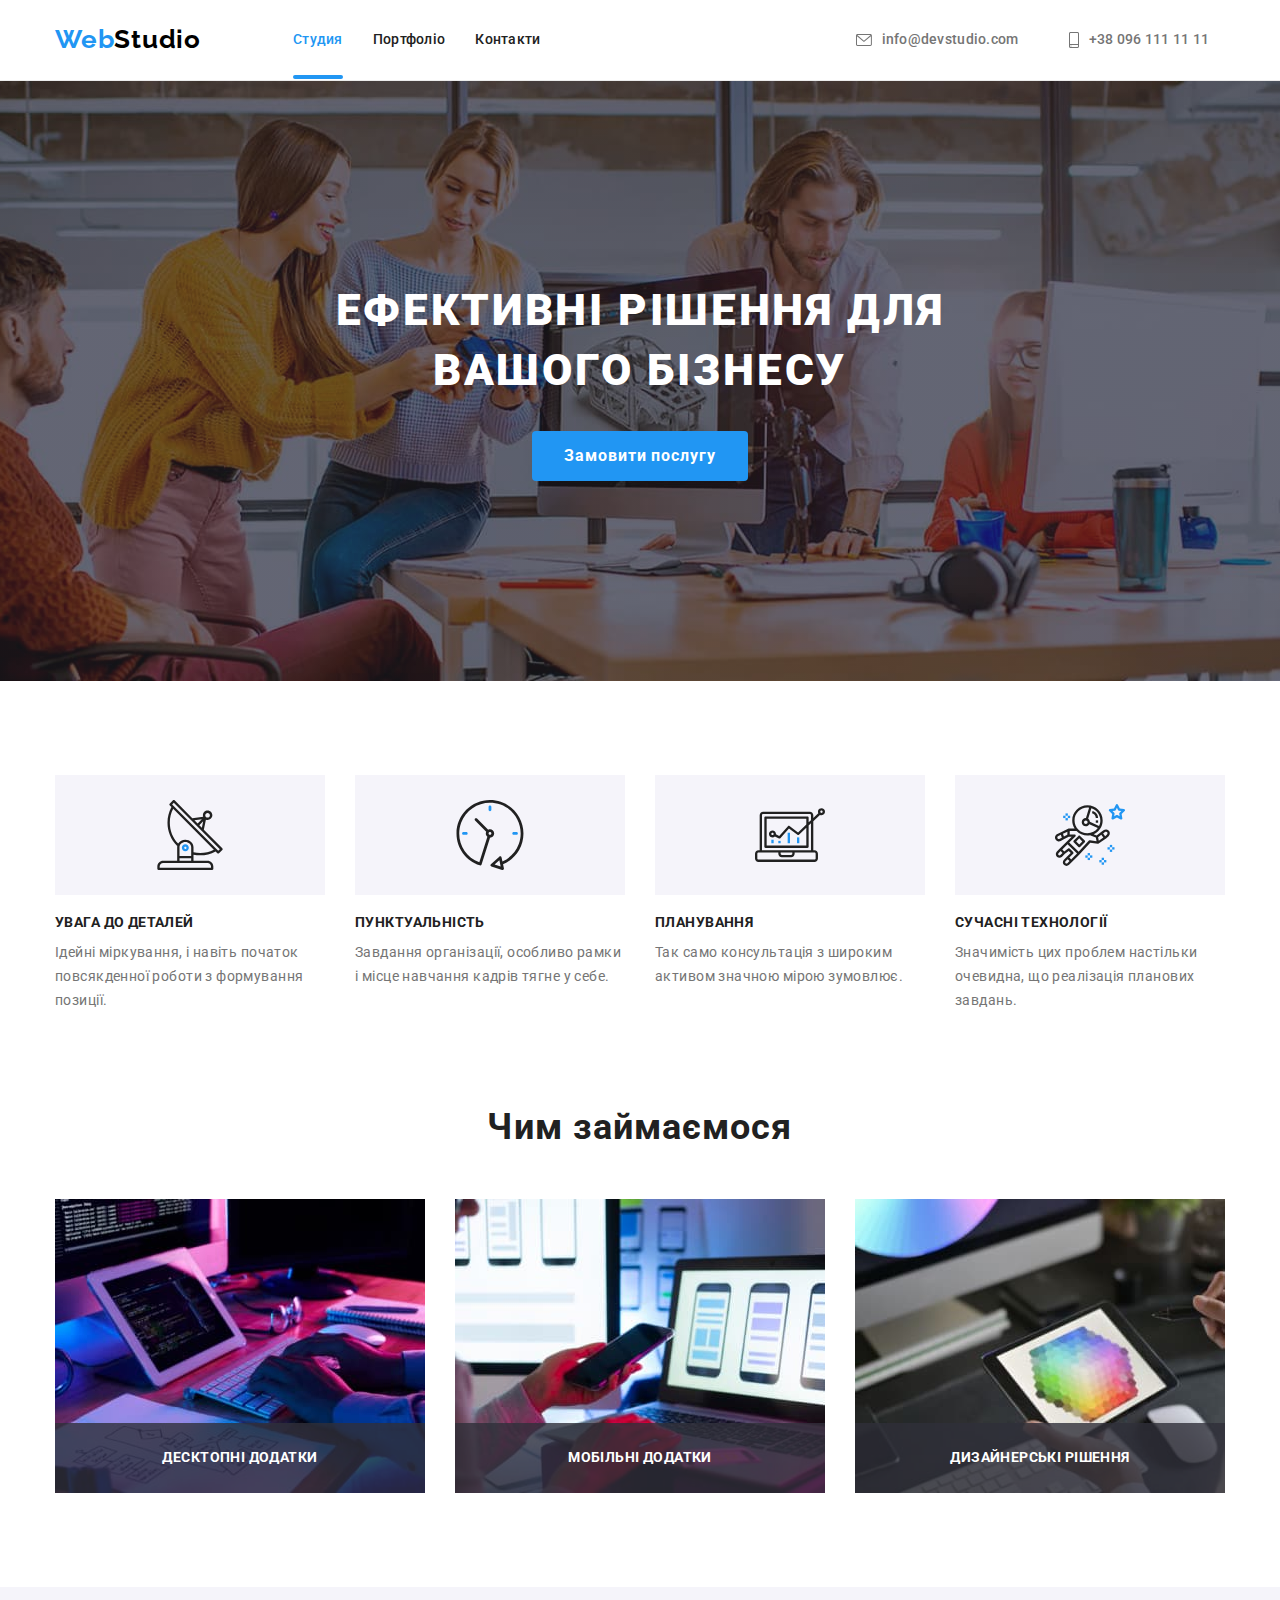
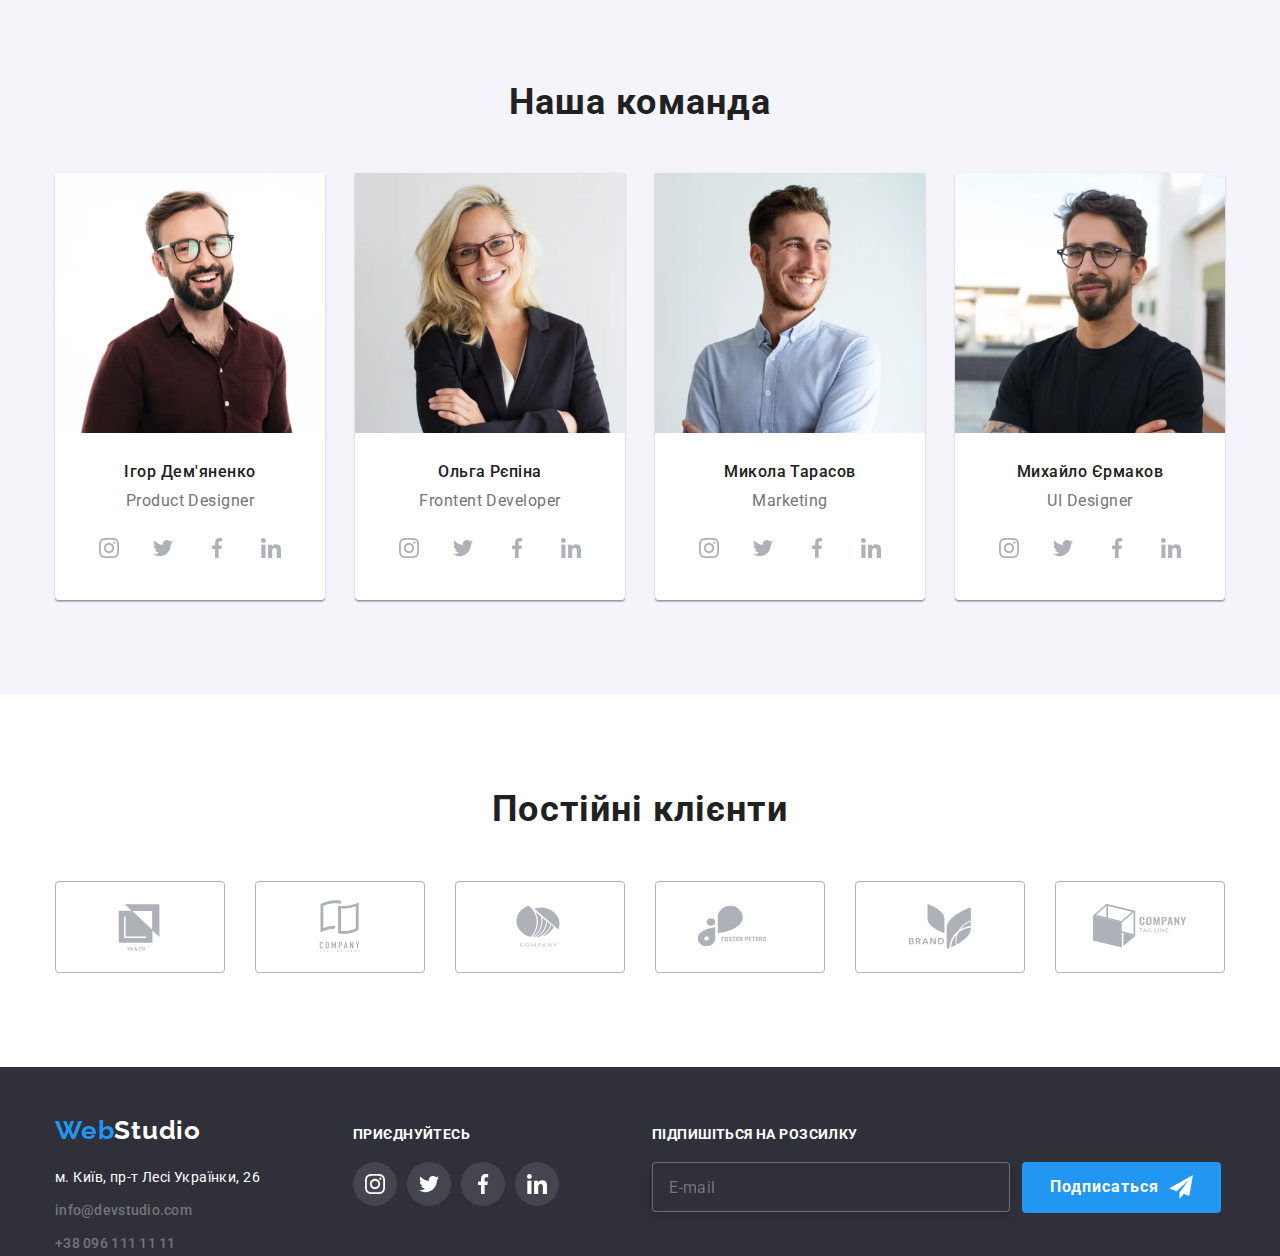
==== commit 3cf154ca: "." ====
--- a/index.html
+++ b/index.html
@@ -159,10 +159,25 @@
                 <h2 class="section-title">Наша команда</h2>
                 <ul class="list-team">
                     <li class="list-team__item">
-                        <img class="list-team__img" src="images/img1(2).jpg" 
+                        <picture>
+                            <source 
+                            srcset="
+                            ./images/img1(2)270.webp 270w,
+                            ./images/img1(2)540.webp 540w,
+                            ./images/img1(2)810.webp 810w
+                            "
+                            type="image/webp"
+                            />
+                            <img class="list-team__img"
+                            srcset="
+                            ./images/img1(2)270.jpg 270w,
+                            ./images/img1(2)540.jpg 540w,
+                            ./images/img1(2)810.jpg 810w"
+                            src="images/img1(2)270.jpg ." 
                             alt="Ігор Дем'яненко" 
-                            width="270" 
-                            height="260" />
+                            width="" 
+                            height="" />
+                        </picture>
                         <div class="list-team__description">
                             <h3 class="list-team__title">Ігор Дем'яненко</h3>
                             <p class="list-team__text">Product Designer</p>
@@ -199,10 +214,25 @@
                         </div>
                     </li>
                     <li class="list-team__item">
-                        <img class="list-team__img" src="images/img2(2).jpg" 
+                        <picture>
+                            <source 
+                            srcset="
+                            ./images/img2(2)270.webp 270w,
+                            ./images/img2(2)540.webp 540w,
+                            ./images/img2(2)810.webp 810w
+                            "
+                            type="image/webp"
+                            />
+                            <img class="list-team__img"
+                            srcset="
+                            ./images/img2(2)270.jpg 270w,
+                            ./images/img2(2)540.jpg 540w,
+                            ./images/img2(2)810.jpg 810w"
+                            src="images/img2(2)270.jpg" 
                             alt="Ольга Рєпіна" 
-                            width="270" 
-                            height="260" />
+                            width="" 
+                            height="" />
+                        </picture>
                         <div class="list-team__description">
                             <h3 class="list-team__title">Ольга Рєпіна</h3>
                             <p class="list-team__text">Frontent Developer</p>
@@ -239,10 +269,25 @@
                         </div>
                     </li>
                     <li class="list-team__item">
-                        <img class="list-team__img" src="images/img3(2).jpg" 
+                        <picture>
+                            <source 
+                            srcset="
+                            ./images/img3(2)270.webp 270w,
+                            ./images/img3(2)540.webp 540w,
+                            ./images/img3(2)810.webp 810w
+                            "
+                            type="image/webp"
+                            />
+                        <img class="list-team__img"
+                        srcset="
+                            ./images/img3(2)270.jpg 270w,
+                            ./images/img3(2)540.jpg 540w,
+                            ./images/img3(2)810.jpg 810w"
+                            src="images/img3(2)270.jpg" 
                             alt="Микола Тарасов" 
-                            width="270" 
-                            height="260" />
+                            width="" 
+                            height="" />
+                        </picture>
                        <div class="list-team__description">
                             <h3 class="list-team__title">Микола Тарасов</h3>
                             <p class="list-team__text">Marketing</p>
@@ -279,10 +324,25 @@
                        </div>
                     </li>
                     <li class="list-team__item">
-                        <img class="list-team__img" src="images/img4(2).jpg" 
+                        <picture>
+                            <source 
+                            srcset="
+                            ./images/img4(2)270.webp 270w,
+                            ./images/img4(2)540.webp 540w,
+                            ./images/img4(2)810.webp 810w
+                            "
+                            type="image/webp"
+                            />
+                        <img class="list-team__img" 
+                            srcset="
+                            ./images/img4(2)270.jpg 270w,
+                            ./images/img4(2)540.jpg 540w,
+                            ./images/img4(2)810.jpg 810w"
+                            src="images/img4(2)270.jpg" 
                             alt="Михайло Єрмаков" 
-                            width="270" 
-                            height="260" />
+                            width="" 
+                            height="" />
+                            </picture>
                        <div class="list-team__description">
                             <h3 class="list-team__title">Михайло Єрмаков</h3>
                             <p class="list-team__text">UI Designer</p>
@@ -502,7 +562,7 @@
         </svg>
     </button>
 
-      <div class="mobile-menu-header">
+      <div class="mobile-menu__header">
           <ul class="mobile-menu">
             <li class="mobile-menu__item"><a class="mobile-menu__link" href="./index.html">Студия</a></li>
             <li class="mobile-menu__item"><a class="mobile-menu__link" href="./portfolio.html">Портфоліо</a></li>
@@ -510,14 +570,15 @@
         </ul>
       </div>
 
-       <div class="mobile-menu-footer">
+       <div class="mobile-menu__footer">
          <ul class="mobile-connection">
             <li class="mobile-connection__item">
-                <a class="mobile-connection__link" href="mailto:info@devstudio.com">info@devstudio.com</a>
+                <a class="mobile-connection__tel" href="tel:+380961111111">+38 096 111 11 11</a>
             </li>
             <li class="mobile-connection__item">
-                <a class="mobile-connection__link" href="tel:+380961111111">+38 096 111 11 11</a>
+                <a class="mobile-connection__mail" href="mailto:info@devstudio.com">info@devstudio.com</a>
             </li>
+
         </ul>
 
         <ul class="mobile-social">
--- a/css/main.min.css
+++ b/css/main.min.css
@@ -1 +1 @@
-:root{--main-light-color: #ffffff;--main-font-color: #757575;--secondory-font-color: #212121;--accent-color: #2196f3;--accent-color-hero-button: #188ce8;--logo-color: #000000;--border-bg-color: #2f303a;--section-team-bg-color: #f5f4fa;--link-footer-color: rgba(255, 255, 255, 0.6);--border-color-works-list: #EEEEEE;--background-color-footer-icon: rgba(255, 255, 255, 0.1);--icon-color: #AFB1B8;--background-color-description-work: rgba(47, 48, 58, 0.8);--background-color-description-works: rgba(33, 150, 243, 0.9);--background-color-backdrop: rgba(0, 0, 0, 0.2);--backgrond-color-icon-db: #212121;--input-border-color: rgba(33, 33, 33, 0.2);--accent-color-submit-button: #2196f3;--accent-second-color-submit-button: #188ce8}body{background-color:var(--main-light-color);color:var(--main-font-color);font-family:Roboto,sans-serif;font-size:14px;line-height:1.71}ul{list-style-type:none;padding:0;margin:0}h1,h2,h3,h4,h5,h6,p{margin-top:0;margin-bottom:0}img{display:block}.container{padding-left:15px;padding-right:15px;margin:0 auto}@media screen and (min-width: 480px){.container{max-width:480px}}@media screen and (min-width: 768px){.container{max-width:768px}}@media screen and (min-width: 1200px){.container{max-width:1200px}}.button{font-weight:500;font-size:16px;line-height:1.62;text-align:center;background-color:var(--section-team-bg-color);color:var(--secondory-font-color);cursor:pointer;font-family:inherit;border:0;border-radius:4px;padding:6px 22px;-webkit-transition:background-color 250ms cubic-bezier(0.4, 0, 0.2, 1),color 250ms cubic-bezier(0.4, 0, 0.2, 1);transition:background-color 250ms cubic-bezier(0.4, 0, 0.2, 1),color 250ms cubic-bezier(0.4, 0, 0.2, 1)}.button:hover,.button:focus{background-color:var(--accent-color);color:var(--main-light-color);-webkit-box-shadow:0px 3px 1px rgba(0,0,0,.1),0px 1px 2px rgba(0,0,0,.08),0px 2px 2px rgba(0,0,0,.12);box-shadow:0px 3px 1px rgba(0,0,0,.1),0px 1px 2px rgba(0,0,0,.08),0px 2px 2px rgba(0,0,0,.12);-webkit-transition:-webkit-box-shadow 250ms cubic-bezier(0.4, 0, 0.2, 1);transition:-webkit-box-shadow 250ms cubic-bezier(0.4, 0, 0.2, 1);transition:box-shadow 250ms cubic-bezier(0.4, 0, 0.2, 1);transition:box-shadow 250ms cubic-bezier(0.4, 0, 0.2, 1), -webkit-box-shadow 250ms cubic-bezier(0.4, 0, 0.2, 1)}.visually-hidden{position:absolute;white-space:nowrap;width:1px;height:1px;overflow:hidden;border:0;padding:0;clip:rect(0 0 0 0);-webkit-clip-path:inset(50%);clip-path:inset(50%);margin:-1px}.section{padding-top:60px;padding-bottom:60px}@media screen and (min-width: 1200px){.section{padding-top:94px;padding-bottom:94px}}.section-title{font-weight:700;font-size:28px;line-height:1.17;color:var(--secondory-font-color);text-align:center;letter-spacing:.03em;margin-bottom:30px}@media screen and (min-width: 1200px){.section-title{font-size:36px;margin-bottom:50px}}.link{color:var(--link-footer-color);text-decoration:none;font-style:normal}.header{border-bottom:1px solid #ececec}@media screen and (max-width: 767px){.menu{display:none}}@media screen and (min-width: 768px){.menu{display:-webkit-box;display:-ms-flexbox;display:flex;-webkit-box-align:center;-ms-flex-align:center;align-items:center}}.nav-container{padding-top:16px;padding-bottom:16px}@media screen and (max-width: 767px){.nav-container{display:-webkit-box;display:-ms-flexbox;display:flex;-webkit-box-pack:justify;-ms-flex-pack:justify;justify-content:space-between;-webkit-box-align:center;-ms-flex-align:center;align-items:center}}@media screen and (min-width: 768px){.nav-container{display:-webkit-box;display:-ms-flexbox;display:flex;-webkit-box-align:center;-ms-flex-align:center;align-items:center;padding-top:0;padding-bottom:0}}.navigation{display:-webkit-box;display:-ms-flexbox;display:flex;-webkit-box-align:inherit;-ms-flex-align:inherit;align-items:inherit}@media screen and (min-width: 768px){.list-navigation{display:-webkit-box;display:-ms-flexbox;display:flex;margin-left:87px}}@media screen and (min-width: 1200px){.list-navigation{margin-left:92px}}.list-navigation__item{margin-left:50px}.list-navigation__item:first-child{margin-left:0}@media screen and (min-width: 1200px){.list-navigation__item{margin-left:30px}}.list-navigation__link{font-weight:500;font-size:14px;line-height:1.14px;color:var(--secondory-font-color);text-decoration:none;letter-spacing:.02em;position:relative;padding-top:32px;padding-bottom:32px;-webkit-transition:color 250ms cubic-bezier(0.4, 0, 0.2, 1);transition:color 250ms cubic-bezier(0.4, 0, 0.2, 1)}.list-navigation__link:hover,.list-navigation__link:focus{color:var(--accent-color)}.list-connection{display:-webkit-inline-box;display:-ms-inline-flexbox;display:inline-flex}@media screen and (min-width: 768px){.list-connection{display:-webkit-box;display:-ms-flexbox;display:flex;-ms-flex-wrap:wrap;flex-wrap:wrap;margin-left:96px}}@media screen and (min-width: 1200px){.list-connection{margin-left:315px}}@media screen and (min-width: 768px){.list-connection__item{margin-top:5px;margin-bottom:5px}}@media screen and (min-width: 1200px){.list-connection__item{margin-left:50px}.list-connection__item:first-child{margin-left:0}}.list-connection__link{display:-webkit-box;display:-ms-flexbox;display:flex;gap:10px;-webkit-box-align:center;-ms-flex-align:center;align-items:center;color:var(--main-font-color);text-decoration:none;font-weight:500;letter-spacing:.02em;text-decoration:none;font-style:normal;fill:var(--main-font-color);-webkit-transition:background-color 250ms cubic-bezier(0.4, 0, 0.2, 1),fill 250ms cubic-bezier(0.4, 0, 0.2, 1);transition:background-color 250ms cubic-bezier(0.4, 0, 0.2, 1),fill 250ms cubic-bezier(0.4, 0, 0.2, 1)}.list-connection__link:hover,.list-connection__link:focus{color:var(--accent-color);fill:var(--accent-color)}@media screen and (min-width: 768px){.list-connection__link{gap:8px;font-size:12px;line-height:1.16}}@media screen and (min-width: 1200px){.list-connection__link{gap:10px;font-size:14px;line-height:1.14}}.list-navigation__link.current{color:var(--accent-color)}.current::after{content:"";position:absolute;left:0;bottom:0;width:100%;height:4px;display:block;background-color:var(--accent-color);border-radius:2px}.menu-toggle{min-height:40px;min-width:40px;display:-webkit-box;display:-ms-flexbox;display:flex;-webkit-box-align:center;-ms-flex-align:center;align-items:center;-webkit-box-pack:center;-ms-flex-pack:center;justify-content:center;margin:0;padding:0;background-color:rgba(0,0,0,0);cursor:pointer;border:none;border-radius:50%;outline:none}@media screen and (min-width: 768px){.menu-toggle{display:none}}.menu-container{position:fixed;top:0;left:0;width:100vw;height:100vh;padding-left:40px;background-color:#fff;z-index:999;-webkit-box-align:stretch;-ms-flex-align:stretch;align-items:stretch;-webkit-transform:translateX(100%);transform:translateX(100%);-webkit-transition:-webkit-transform 250ms ease-in-out;transition:-webkit-transform 250ms ease-in-out;transition:transform 250ms ease-in-out;transition:transform 250ms ease-in-out, -webkit-transform 250ms ease-in-out}.menu-container.is-open{-webkit-transform:translateX(0);transform:translateX(0)}.menu-container.menu-toggle{position:absolute;top:16px;right:16px;color:#fff}.icon-close{position:absolute;top:0;right:0}.mobile-menu__item{margin-bottom:32px}.mobile-menu__link{font-weight:500;font-size:40px;line-height:1.17;letter-spacing:.02em;color:var(--secondory-font-color);text-decoration:none}.mobile-menu__link:hover,.mobile-menu__link:focus{color:var(--accent-color)}.logo{color:var(--accent-color);font-family:Raleway,sans-serif;font-weight:700;font-size:24px;line-height:1.16;letter-spacing:.03em;text-decoration:none;padding-top:24px;padding-bottom:25px}@media screen and (min-width: 1200px){.logo{font-size:26px;line-height:1.19}}.logo-header{padding-top:16px;padding-bottom:16px}@media screen and (min-width: 1200px){.logo-header{padding-top:24px;padding-bottom:25px}}.logo-color{color:var(--logo-color)}.logo-footer{padding-top:0;padding-bottom:0}.logo-footer-color{color:var(--main-light-color)}.hero__container{-o-object-position:contain;object-position:contain}.hero__section{background-color:var(--border-bg-color);background-repeat:no-repeat;background-position:center;text-align:center;padding-top:118px;padding-bottom:118px}@media screen and (min-width: 1200px){.hero__section{padding-top:200px;padding-bottom:200px}}.hero__title{font-weight:900;font-size:26px;line-height:1.62;text-align:center;letter-spacing:.06em;text-transform:uppercase;color:var(--main-light-color);margin-bottom:30px;margin-left:auto;margin-right:auto;max-width:360px}@media screen and (min-width: 1200px){.hero__title{font-size:44px;line-height:1.36;max-width:700px}}.hero__button{font-weight:700;font-size:16px;line-height:1.88;letter-spacing:.06em;cursor:pointer;padding:10px 32px;background-color:var(--accent-color);color:var(--main-light-color);-webkit-transition:background-color 250ms cubic-bezier(0.4, 0, 0.2, 1),color 250ms cubic-bezier(0.4, 0, 0.2, 1);transition:background-color 250ms cubic-bezier(0.4, 0, 0.2, 1),color 250ms cubic-bezier(0.4, 0, 0.2, 1)}.hero__button:hover,.hero__button:focus{background-color:var(--accent-color-hero-button);-webkit-box-shadow:0px 4px 4px rgba(0,0,0,.15);box-shadow:0px 4px 4px rgba(0,0,0,.15);padding:10px 32px;-webkit-transition:-webkit-box-shadow 250ms cubic-bezier(0.4, 0, 0.2, 1);transition:-webkit-box-shadow 250ms cubic-bezier(0.4, 0, 0.2, 1);transition:box-shadow 250ms cubic-bezier(0.4, 0, 0.2, 1);transition:box-shadow 250ms cubic-bezier(0.4, 0, 0.2, 1), -webkit-box-shadow 250ms cubic-bezier(0.4, 0, 0.2, 1)}@media screen and (min-width: 768px){.list-info{display:-webkit-box;display:-ms-flexbox;display:flex;padding-left:0;padding-right:0;-ms-flex-wrap:wrap;flex-wrap:wrap;margin-right:-30px;margin-bottom:-30px}}@media screen and (min-width: 1200px){.list-info{margin-right:0;margin-bottom:0}}.list-info__item{width:450px;margin-bottom:30px}.list-info__item:first-child{margin-bottom:0}@media screen and (min-width: 768px){.list-info__item{width:354px;margin-right:30px;margin-bottom:30px}}@media screen and (min-width: 1200px){.list-info__item{width:270px;margin-right:0;margin-bottom:0;margin-left:30px}.list-info__item:first-child{margin-left:0}}.list-info__icon{background-color:var(--section-team-bg-color);width:450px;height:120px;padding:25px 190px;margin-bottom:30px}@media screen and (min-width: 768px){.list-info__icon{width:354px;padding:25px 142px}}@media screen and (min-width: 1200px){.list-info__icon{width:270px;padding:25px 100px;margin-bottom:20px}}.list-info__title{font-weight:700;font-size:14px;line-height:1.14;color:var(--secondory-font-color);letter-spacing:.03em;text-transform:uppercase;margin-bottom:10px}@media screen and (max-width: 767px){.list-info__title{text-align:center}}.list-info__text{letter-spacing:.03em}@media screen and (max-width: 1199px){.section-work{display:none}}.list-work{display:-webkit-box;display:-ms-flexbox;display:flex;padding-left:0;gap:30px}.list-work__thumb{position:relative}.list-work__description{position:absolute;left:0;bottom:0;width:100%;height:70px;padding:27px 0;background-color:var(--background-color-description-work)}.list-work__text{font-weight:700;font-size:14px;line-height:1.14;text-align:center;letter-spacing:.03em;text-transform:uppercase;color:var(--main-light-color)}.no-padding{padding-top:0}.section-team{background-color:var(--section-team-bg-color)}@media screen and (min-width: 768px){.list-team{display:-webkit-box;display:-ms-flexbox;display:flex;padding-left:0;text-align:center;-ms-flex-wrap:wrap;flex-wrap:wrap;margin-right:-30px;margin-bottom:-30px}}@media screen and (min-width: 1200px){.list-team{margin-bottom:0}}.list-team__item{background-color:var(--main-light-color);-webkit-box-shadow:0px 1px 3px rgba(0,0,0,.12),0px 1px 1px rgba(0,0,0,.14),0px 2px 1px rgba(0,0,0,.2);box-shadow:0px 1px 3px rgba(0,0,0,.12),0px 1px 1px rgba(0,0,0,.14),0px 2px 1px rgba(0,0,0,.2);border-radius:0px 0px 4px 4px;margin-bottom:30px}@media screen and (min-width: 480px)and (max-width: 767px){.list-team__item:last-child{margin-bottom:0}}@media screen and (min-width: 768px){.list-team__item{width:354px;margin-right:30px;margin-bottom:30px}}@media screen and (min-width: 1200px){.list-team__item{width:270px;margin-bottom:0}}.list-team__description{padding:30px}.list-team__title{color:var(--secondory-font-color);font-weight:500;font-size:16px;line-height:1.18;letter-spacing:.03em;margin-bottom:10px;text-align:center}.list-team__text{color:var(--main-font-color);font-size:16px;line-height:1.18;letter-spacing:.03em;text-align:center}.list-social{display:-webkit-box;display:-ms-flexbox;display:flex;gap:10px;margin-top:16px;-webkit-box-pack:center;-ms-flex-pack:center;justify-content:center}.list-social__item{width:44px;height:44px;fill:var(--icon-color)}.list-social__link{display:-webkit-box;display:-ms-flexbox;display:flex;width:100%;height:100%;fill:var(--icon-color);padding:12px;border-radius:50%;-webkit-transition:background-color 250ms cubic-bezier(0.4, 0, 0.2, 1),fill 250ms cubic-bezier(0.4, 0, 0.2, 1);transition:background-color 250ms cubic-bezier(0.4, 0, 0.2, 1),fill 250ms cubic-bezier(0.4, 0, 0.2, 1)}.list-social__link:hover,.list-social__link:focus{background-color:var(--accent-color);fill:var(--main-light-color)}.list-clients{display:-webkit-box;display:-ms-flexbox;display:flex;gap:30px;-ms-flex-wrap:wrap;flex-wrap:wrap;-webkit-box-pack:center;-ms-flex-pack:center;justify-content:center}.list-clients__item{width:210px;height:92px;border:1px solid #afb1b8;border-radius:4px;-webkit-transition:border-color 250ms cubic-bezier(0.4, 0, 0.2, 1);transition:border-color 250ms cubic-bezier(0.4, 0, 0.2, 1)}.list-clients__item:hover,.list-clients__item:focus{border-color:var(--accent-color)}@media screen and (min-width: 1200px){.list-clients__item{width:170px}}.list-clients__link{display:-webkit-box;display:-ms-flexbox;display:flex;width:100%;height:100%;-webkit-box-pack:center;-ms-flex-pack:center;justify-content:center;-webkit-box-align:center;-ms-flex-align:center;align-items:center;fill:var(--icon-color);-webkit-transition:fill 250ms cubic-bezier(0.4, 0, 0.2, 1),border-color 250ms cubic-bezier(0.4, 0, 0.2, 1);transition:fill 250ms cubic-bezier(0.4, 0, 0.2, 1),border-color 250ms cubic-bezier(0.4, 0, 0.2, 1)}.list-clients__link:hover,.list-clients__link:focus{fill:var(--accent-color)}.backdrop{position:fixed;left:0;top:0;width:100%;height:100%;background-color:var(--background-color-backdrop);-webkit-transition:opacity 600ms cubic-bezier(0.4, 0, 0.2, 1),visibility 250ms cubic-bezier(0.4, 0, 0.2, 1),-webkit-transform 300ms cubic-bezier(0.4, 0, 0.2, 1);transition:opacity 600ms cubic-bezier(0.4, 0, 0.2, 1),visibility 250ms cubic-bezier(0.4, 0, 0.2, 1),-webkit-transform 300ms cubic-bezier(0.4, 0, 0.2, 1);transition:transform 300ms cubic-bezier(0.4, 0, 0.2, 1),opacity 600ms cubic-bezier(0.4, 0, 0.2, 1),visibility 250ms cubic-bezier(0.4, 0, 0.2, 1);transition:transform 300ms cubic-bezier(0.4, 0, 0.2, 1),opacity 600ms cubic-bezier(0.4, 0, 0.2, 1),visibility 250ms cubic-bezier(0.4, 0, 0.2, 1),-webkit-transform 300ms cubic-bezier(0.4, 0, 0.2, 1)}.backdrop.is-hidden{visibility:hidden;opacity:0;pointer-events:none}.modal{position:absolute;top:50%;left:50%;-webkit-transform:translate(-50%, -50%);transform:translate(-50%, -50%);width:450px;height:609px;padding:40px 40px;opacity:1;background-color:var(--main-light-color);-webkit-box-shadow:0px 1px 3px rgba(0,0,0,.12),0px 1px 1px rgba(0,0,0,.14),0px 2px 1px rgba(0,0,0,.2);box-shadow:0px 1px 3px rgba(0,0,0,.12),0px 1px 1px rgba(0,0,0,.14),0px 2px 1px rgba(0,0,0,.2);border-radius:4px}.modal__button-close{position:absolute;top:8px;right:8px;display:-webkit-box;display:-ms-flexbox;display:flex;width:30px;height:30px;padding:0;-webkit-box-pack:center;-ms-flex-pack:center;justify-content:center;-webkit-box-align:center;-ms-flex-align:center;align-items:center;background-color:inherit;border:1px solid rgba(0,0,0,.1);border-radius:50%;cursor:pointer}.modal__button-close:hover,.modal__button-close:focus{fill:var(--accent-color);-webkit-transition:fill 250ms cubic-bezier(0.4, 0, 0.2, 1);transition:fill 250ms cubic-bezier(0.4, 0, 0.2, 1)}.modal__title{font-weight:700;font-size:20px;line-height:1.5;text-align:center;letter-spacing:.03em;color:var(--secondory-font-color);margin-bottom:30px}.modal__form{display:block}.modal-label{position:relative;width:100%;height:100%;display:block;margin-top:28px}.modal-label:first-child{margin-top:0}.modal-label:focus-within{fill:var(--accent-color)}.modal-label__name{position:absolute;top:-25px;left:0}.modal-label__input{width:100%;height:40px;border:1px solid var(--input-border-color);border-radius:4px;padding-left:42px;-webkit-transition:fill 250ms cubic-bezier(0.4, 0, 0.2, 1),border-color 250ms cubic-bezier(0.4, 0, 0.2, 1);transition:fill 250ms cubic-bezier(0.4, 0, 0.2, 1),border-color 250ms cubic-bezier(0.4, 0, 0.2, 1)}.modal-label__input:focus-within{fill:var(--accent-color);outline:none;border-color:var(--accent-color)}.modal-label__icon{position:absolute;top:2px;left:12px;-webkit-transform:translateY(50%);transform:translateY(50%);width:18px;height:18px}.coments{display:block;resize:none;height:120px;padding:12px 16px}.modal-label-checkbox{display:-webkit-box;display:-ms-flexbox;display:flex;-webkit-box-align:center;-ms-flex-align:center;align-items:center;margin-top:18px;margin-left:14px}.modal-label-checkbox__input{position:absolute;white-space:nowrap;width:1px;height:1px;overflow:hidden;border:0;padding:0;clip:rect(0 0 0 0);-webkit-clip-path:inset(50%);clip-path:inset(50%);margin:-1px}.modal-label-checkbox__input:checked+.modal-label-checkbox__icon-check{background:url(../images/icon-check.svg);background-color:var(--accent-color);border-color:var(--accent-color);background-position:center;background-size:contain;background-origin:border-box}.modal-label-checkbox__icon-check{display:inline-block;width:16px;height:15px;border:2px solid #000;border-radius:2px;margin-right:7px;-webkit-transition:background-color 250ms cubic-bezier(0.4, 0, 0.2, 1),border-color 250ms cubic-bezier(0.4, 0, 0.2, 1);transition:background-color 250ms cubic-bezier(0.4, 0, 0.2, 1),border-color 250ms cubic-bezier(0.4, 0, 0.2, 1)}.modal-label-checkbox__text{font-size:12px;line-height:1.16;letter-spacing:.03em;color:var(--main-font-color)}.modal-label-checkbox__link{color:var(--accent-color)}.modal__button-submit{position:absolute;bottom:40px;left:50%;-webkit-transform:translateX(-50%);transform:translateX(-50%);font-weight:700;font-size:16px;line-height:1.88;text-align:center;letter-spacing:.06em;padding:10px 52px;color:var(--main-light-color);background-color:var(--accent-color-submit-button);border-radius:4px;border:none;-webkit-transition:background-color 250ms cubic-bezier(0.4, 0, 0.2, 1);transition:background-color 250ms cubic-bezier(0.4, 0, 0.2, 1);cursor:pointer}.modal__button-submit:hover,.modal__button-submit:focus{background-color:var(--accent-second-color-submit-button);-webkit-box-shadow:0px 4px 4px rgba(0,0,0,.15);box-shadow:0px 4px 4px rgba(0,0,0,.15);-webkit-transition:-webkit-box-shadow 250ms cubic-bezier(0.4, 0, 0.2, 1);transition:-webkit-box-shadow 250ms cubic-bezier(0.4, 0, 0.2, 1);transition:box-shadow 250ms cubic-bezier(0.4, 0, 0.2, 1);transition:box-shadow 250ms cubic-bezier(0.4, 0, 0.2, 1), -webkit-box-shadow 250ms cubic-bezier(0.4, 0, 0.2, 1)}.footer{background-color:var(--border-bg-color);padding-top:60px;padding-bottom:60px}@media screen and (min-width: 1200px){.footer{padding-top:0;padding-bottom:0;-webkit-box-align:baseline;-ms-flex-align:baseline;align-items:baseline}}@media screen and (min-width: 768px){.footer-container{display:-webkit-box;display:-ms-flexbox;display:flex;-ms-flex-wrap:wrap;flex-wrap:wrap}}@media screen and (min-width: 1200px){.footer-container{display:-webkit-box;display:-ms-flexbox;display:flex;-webkit-box-align:baseline;-ms-flex-align:baseline;align-items:baseline}}@media screen and (max-width: 1199px){.contacts{text-align:center}}@media screen and (min-width: 768px)and (max-width: 1199px){.contacts{width:50%}}.footer-contacts{margin-top:20px}.footer-info{padding-left:0}.footer-info__item{margin-top:9px}.footer-info__item:first-child{margin-top:0}.footer-info__linkmap{color:var(--main-light-color);font-style:normal;text-decoration:none;letter-spacing:.03em}.footer-info__link{color:var(--main-font-color);text-decoration:none;font-weight:500;line-height:1.14;letter-spacing:.02em;text-decoration:none;font-style:normal;-webkit-transition:background-color 250ms cubic-bezier(0.4, 0, 0.2, 1),fill 250ms cubic-bezier(0.4, 0, 0.2, 1);transition:background-color 250ms cubic-bezier(0.4, 0, 0.2, 1),fill 250ms cubic-bezier(0.4, 0, 0.2, 1)}.footer-info__link:hover,.footer-info__link:focus{color:var(--accent-color);fill:var(--accent-color)}.social-networks{margin-top:60px}@media screen and (min-width: 768px)and (max-width: 1199px){.social-networks{width:50%;margin-top:0}}@media screen and (min-width: 1200px){.social-networks{margin-left:93px}}.social-networks__text{font-weight:700;font-size:14px;line-height:1.14;letter-spacing:.03em;text-transform:uppercase;color:var(--main-light-color)}@media screen and (max-width1: 1199px){.social-networks__text{text-align:center}}.list-footer-social{display:-webkit-box;display:-ms-flexbox;display:flex;margin-top:20px;-webkit-box-pack:center;-ms-flex-pack:center;justify-content:center}.list-footer-social__item{display:inherit;width:44px;height:44px;background-color:var(--background-color-footer-icon);border-radius:50%;margin-left:10px;fill:var(--main-light-color);-webkit-box-pack:center;-ms-flex-pack:center;justify-content:center;-webkit-box-align:center;-ms-flex-align:center;align-items:center;-webkit-transition:background-color 250ms cubic-bezier(0.4, 0, 0.2, 1);transition:background-color 250ms cubic-bezier(0.4, 0, 0.2, 1)}.list-footer-social__item:hover,.list-footer-social__item:focus{background-color:var(--accent-color)}.list-footer-social__item:first-child{margin-left:0}.list-footer-social__link{display:-webkit-box;display:-ms-flexbox;display:flex;width:100%;height:100%;fill:var(--main-light-color);margin:0;padding:0;-webkit-box-pack:center;-ms-flex-pack:center;justify-content:center;-webkit-box-align:center;-ms-flex-align:center;align-items:center}.mailing{margin-top:60px}@media screen and (min-width: 768px)and (max-width: 1199px){.mailing{width:100%}}@media screen and (min-width: 1200px){.mailing{margin-left:93px}}.mailing__text{font-weight:700;font-size:14px;line-height:1.14;letter-spacing:.03em;text-transform:uppercase;color:var(--main-light-color)}@media screen and (max-width1: 1199px){.mailing__text{text-align:center}}.mailing__form{margin-top:20px}@media screen and (min-width: 1200px){.mailing__label{display:-webkit-box;display:-ms-flexbox;display:flex}}.mailing__input{display:-webkit-box;display:-ms-flexbox;display:flex;-webkit-box-align:center;-ms-flex-align:center;align-items:center;width:450px;height:50px;padding-left:16px;font-weight:400;font-size:16px;line-height:1.25;letter-spacing:.03em;background-color:var(--border-bg-color);border:1px solid rgba(255,255,255,.3);-webkit-filter:drop-shadow(0px 4px 4px rgba(0, 0, 0, 0.15));filter:drop-shadow(0px 4px 4px rgba(0, 0, 0, 0.15));border-radius:4px;color:rgba(255,255,255,.6)}@media screen and (min-width: 768px)and (max-width: 1199px){.mailing__input{margin-left:auto;margin-right:auto}}@media screen and (min-width: 1200px){.mailing__input{width:358px}}.mailing__button{display:-webkit-box;display:-ms-flexbox;display:flex;padding:10px 28px;margin-left:auto;margin-right:auto;margin-top:20px;-ms-flex-wrap:nowrap;flex-wrap:nowrap;cursor:pointer;border:none;background-color:var(--accent-color);border-radius:4px;-webkit-transition:background-color 250ms cubic-bezier(0.4, 0, 0.2, 1);transition:background-color 250ms cubic-bezier(0.4, 0, 0.2, 1)}.mailing__button:hover,.mailing__button:focus{background-color:var(--accent-second-color-submit-button);-webkit-box-shadow:0px 4px 4px rgba(0,0,0,.15);box-shadow:0px 4px 4px rgba(0,0,0,.15);-webkit-transition:-webkit-box-shadow 250ms cubic-bezier(0.4, 0, 0.2, 1);transition:-webkit-box-shadow 250ms cubic-bezier(0.4, 0, 0.2, 1);transition:box-shadow 250ms cubic-bezier(0.4, 0, 0.2, 1);transition:box-shadow 250ms cubic-bezier(0.4, 0, 0.2, 1), -webkit-box-shadow 250ms cubic-bezier(0.4, 0, 0.2, 1)}@media screen and (min-width: 1200px){.mailing__button{margin-top:0;margin-left:12px}}.mailing__textbutton{font-weight:700;font-size:16px;line-height:1.88;-webkit-box-align:center;-ms-flex-align:center;align-items:center;text-align:center;letter-spacing:.06em;color:var(--main-light-color)}.mailing__icon{margin:3px 0 3px 10px}/*# sourceMappingURL=main.min.css.map */+:root{--main-light-color: #ffffff;--main-font-color: #757575;--secondory-font-color: #212121;--accent-color: #2196f3;--accent-color-hero-button: #188ce8;--logo-color: #000000;--border-bg-color: #2f303a;--section-team-bg-color: #f5f4fa;--link-footer-color: rgba(255, 255, 255, 0.6);--border-color-works-list: #EEEEEE;--background-color-footer-icon: rgba(255, 255, 255, 0.1);--icon-color: #AFB1B8;--background-color-description-work: rgba(47, 48, 58, 0.8);--background-color-description-works: rgba(33, 150, 243, 0.9);--background-color-backdrop: rgba(0, 0, 0, 0.2);--backgrond-color-icon-db: #212121;--input-border-color: rgba(33, 33, 33, 0.2);--accent-color-submit-button: #2196f3;--accent-second-color-submit-button: #188ce8}body{background-color:var(--main-light-color);color:var(--main-font-color);font-family:Roboto,sans-serif;font-size:14px;line-height:1.71}ul{list-style-type:none;padding:0;margin:0}h1,h2,h3,h4,h5,h6,p{margin-top:0;margin-bottom:0}img{display:block;max-width:100%;height:auto}.container{padding-left:15px;padding-right:15px;margin:0 auto}@media screen and (min-width: 480px){.container{max-width:480px}}@media screen and (min-width: 768px){.container{max-width:768px}}@media screen and (min-width: 1200px){.container{max-width:1200px}}.button{font-weight:500;font-size:16px;line-height:1.62;text-align:center;background-color:var(--section-team-bg-color);color:var(--secondory-font-color);cursor:pointer;font-family:inherit;border:0;border-radius:4px;padding:6px 22px;-webkit-transition:background-color 250ms cubic-bezier(0.4, 0, 0.2, 1),color 250ms cubic-bezier(0.4, 0, 0.2, 1);transition:background-color 250ms cubic-bezier(0.4, 0, 0.2, 1),color 250ms cubic-bezier(0.4, 0, 0.2, 1)}.button:hover,.button:focus{background-color:var(--accent-color);color:var(--main-light-color);-webkit-box-shadow:0px 3px 1px rgba(0,0,0,.1),0px 1px 2px rgba(0,0,0,.08),0px 2px 2px rgba(0,0,0,.12);box-shadow:0px 3px 1px rgba(0,0,0,.1),0px 1px 2px rgba(0,0,0,.08),0px 2px 2px rgba(0,0,0,.12);-webkit-transition:-webkit-box-shadow 250ms cubic-bezier(0.4, 0, 0.2, 1);transition:-webkit-box-shadow 250ms cubic-bezier(0.4, 0, 0.2, 1);transition:box-shadow 250ms cubic-bezier(0.4, 0, 0.2, 1);transition:box-shadow 250ms cubic-bezier(0.4, 0, 0.2, 1), -webkit-box-shadow 250ms cubic-bezier(0.4, 0, 0.2, 1)}.visually-hidden{position:absolute;white-space:nowrap;width:1px;height:1px;overflow:hidden;border:0;padding:0;clip:rect(0 0 0 0);-webkit-clip-path:inset(50%);clip-path:inset(50%);margin:-1px}.section{padding-top:60px;padding-bottom:60px}@media screen and (min-width: 1200px){.section{padding-top:94px;padding-bottom:94px}}.section-title{font-weight:700;font-size:28px;line-height:1.17;color:var(--secondory-font-color);text-align:center;letter-spacing:.03em;margin-bottom:30px}@media screen and (min-width: 1200px){.section-title{font-size:36px;margin-bottom:50px}}.link{color:var(--link-footer-color);text-decoration:none;font-style:normal}.header{border-bottom:1px solid #ececec}@media screen and (max-width: 767px){.menu{display:none}}@media screen and (min-width: 768px){.menu{display:-webkit-box;display:-ms-flexbox;display:flex;-webkit-box-align:center;-ms-flex-align:center;align-items:center}}.nav-container{padding-top:16px;padding-bottom:16px}@media screen and (max-width: 767px){.nav-container{display:-webkit-box;display:-ms-flexbox;display:flex;-webkit-box-pack:justify;-ms-flex-pack:justify;justify-content:space-between;-webkit-box-align:center;-ms-flex-align:center;align-items:center}}@media screen and (min-width: 768px){.nav-container{display:-webkit-box;display:-ms-flexbox;display:flex;-webkit-box-align:center;-ms-flex-align:center;align-items:center;padding-top:0;padding-bottom:0}}.navigation{display:-webkit-box;display:-ms-flexbox;display:flex;-webkit-box-align:inherit;-ms-flex-align:inherit;align-items:inherit}@media screen and (min-width: 768px){.list-navigation{display:-webkit-box;display:-ms-flexbox;display:flex;margin-left:87px}}@media screen and (min-width: 1200px){.list-navigation{margin-left:92px}}.list-navigation__item{margin-left:50px}.list-navigation__item:first-child{margin-left:0}@media screen and (min-width: 1200px){.list-navigation__item{margin-left:30px}}.list-navigation__link{font-weight:500;font-size:14px;line-height:1.14px;color:var(--secondory-font-color);text-decoration:none;letter-spacing:.02em;position:relative;padding-top:32px;padding-bottom:32px;-webkit-transition:color 250ms cubic-bezier(0.4, 0, 0.2, 1);transition:color 250ms cubic-bezier(0.4, 0, 0.2, 1)}.list-navigation__link:hover,.list-navigation__link:focus{color:var(--accent-color)}.list-connection{display:-webkit-inline-box;display:-ms-inline-flexbox;display:inline-flex}@media screen and (min-width: 768px){.list-connection{display:-webkit-box;display:-ms-flexbox;display:flex;-ms-flex-wrap:wrap;flex-wrap:wrap;margin-left:96px}}@media screen and (min-width: 1200px){.list-connection{margin-left:315px}}@media screen and (min-width: 768px){.list-connection__item{margin-top:5px;margin-bottom:5px}}@media screen and (min-width: 1200px){.list-connection__item{margin-left:50px}.list-connection__item:first-child{margin-left:0}}.list-connection__link{display:-webkit-box;display:-ms-flexbox;display:flex;gap:10px;-webkit-box-align:center;-ms-flex-align:center;align-items:center;color:var(--main-font-color);text-decoration:none;font-weight:500;letter-spacing:.02em;text-decoration:none;font-style:normal;fill:var(--main-font-color);-webkit-transition:background-color 250ms cubic-bezier(0.4, 0, 0.2, 1),fill 250ms cubic-bezier(0.4, 0, 0.2, 1);transition:background-color 250ms cubic-bezier(0.4, 0, 0.2, 1),fill 250ms cubic-bezier(0.4, 0, 0.2, 1)}.list-connection__link:hover,.list-connection__link:focus{color:var(--accent-color);fill:var(--accent-color)}@media screen and (min-width: 768px){.list-connection__link{gap:8px;font-size:12px;line-height:1.16}}@media screen and (min-width: 1200px){.list-connection__link{gap:10px;font-size:14px;line-height:1.14}}.list-navigation__link.current{color:var(--accent-color)}.current::after{content:"";position:absolute;left:0;bottom:0;width:100%;height:4px;display:block;background-color:var(--accent-color);border-radius:2px}.menu-toggle{min-height:40px;min-width:40px;display:-webkit-box;display:-ms-flexbox;display:flex;-webkit-box-align:center;-ms-flex-align:center;align-items:center;-webkit-box-pack:center;-ms-flex-pack:center;justify-content:center;margin:0;padding:0;background-color:rgba(0,0,0,0);cursor:pointer;border:none;border-radius:50%;outline:none}@media screen and (min-width: 768px){.menu-toggle{display:none}}.menu-container{position:fixed;display:-webkit-box;display:-ms-flexbox;display:flex;-webkit-box-orient:vertical;-webkit-box-direction:normal;-ms-flex-direction:column;flex-direction:column;top:0;left:0;width:100%;height:100%;padding:48px 40px;background-color:#fff;z-index:999;-webkit-box-align:stretch;-ms-flex-align:stretch;align-items:stretch;-webkit-transform:translateX(100%);transform:translateX(100%);-webkit-transition:-webkit-transform 250ms ease-in-out;transition:-webkit-transform 250ms ease-in-out;transition:transform 250ms ease-in-out;transition:transform 250ms ease-in-out, -webkit-transform 250ms ease-in-out}.menu-container.is-open{-webkit-transform:translateX(0);transform:translateX(0)}.menu-container.menu-toggle{position:absolute;top:16px;right:16px;color:#fff}.icon-close{position:absolute;top:8px;right:8px;display:-webkit-box;display:-ms-flexbox;display:flex;width:30px;height:30px;padding:0;-webkit-box-pack:center;-ms-flex-pack:center;justify-content:center;-webkit-box-align:center;-ms-flex-align:center;align-items:center;background-color:inherit;border-radius:50%;cursor:pointer}.icon-close:hover,.icon-close:focus{fill:var(--accent-color);-webkit-transition:fill 250ms cubic-bezier(0.4, 0, 0.2, 1);transition:fill 250ms cubic-bezier(0.4, 0, 0.2, 1)}.mobile-menu__item{margin-bottom:32px}.mobile-menu__link{font-weight:500;font-size:40px;line-height:1.17;letter-spacing:.02em;color:var(--secondory-font-color);text-decoration:none}.mobile-menu__link:hover,.mobile-menu__link:focus{color:var(--accent-color)}.mobile-menu__footer{display:-webkit-box;display:-ms-flexbox;display:flex;-ms-flex-wrap:wrap;flex-wrap:wrap;margin-top:auto;bottom:0}.mobile-connection__item{margin-bottom:32px}.mobile-connection__tel{font-weight:500;font-size:34px;line-height:1.17;letter-spacing:.02em;color:var(--accent-color)}.mobile-connection__mail{font-weight:500;font-size:24px;line-height:1.16;letter-spacing:.02em;color:var(--main-font-color);text-decoration:none}.mobile-social{display:-webkit-box;display:-ms-flexbox;display:flex}.mobile-social__item{margin-top:32px;padding-right:10px;padding-left:10px;border-right:1px solid rgba(33,33,33,.2)}.mobile-social__item:first-child{padding-left:0}.mobile-social__item:last-child{padding-right:0;border:0}.mobile-social__link{font-weight:500;font-size:18px;line-height:1.22;letter-spacing:.02em;color:var(--accent-color)}.logo{color:var(--accent-color);font-family:Raleway,sans-serif;font-weight:700;font-size:24px;line-height:1.16;letter-spacing:.03em;text-decoration:none;padding-top:24px;padding-bottom:25px}@media screen and (min-width: 1200px){.logo{font-size:26px;line-height:1.19}}.logo-header{padding-top:16px;padding-bottom:16px}@media screen and (min-width: 768px){.logo-header{padding-top:26px;padding-bottom:26px}}@media screen and (min-width: 1200px){.logo-header{padding-top:24px;padding-bottom:25px}}.logo-color{color:var(--logo-color)}.logo-footer{padding-top:0;padding-bottom:0}.logo-footer-color{color:var(--main-light-color)}.hero__container{-o-object-position:contain;object-position:contain}.hero__section{background-color:var(--border-bg-color);background-repeat:no-repeat;background-position:center;text-align:center;padding-top:118px;padding-bottom:118px}@media screen and (max-width: 767px){.hero__section{background-image:-webkit-gradient(linear, left top, right top, from(rgba(47, 48, 58, 0.4)), to(rgba(47, 48, 58, 0.4))),url(../images/background-img-mobile.jpg);background-image:linear-gradient(to right, rgba(47, 48, 58, 0.4), rgba(47, 48, 58, 0.4)),url(../images/background-img-mobile.jpg)}}@media(min-device-pixel-ratio: 2),(-webkit-min-device-pixel-ratio: 2),(min-resolution: 192dpi),(min-resolution: 2dppx){.hero__section .hero__section{background-image:url("../images/background-img-mobile@x2.jpg")}}@media screen and (max-width: 1199px){.hero__section{background-image:-webkit-gradient(linear, left top, right top, from(rgba(47, 48, 58, 0.4)), to(rgba(47, 48, 58, 0.4))),url(../images/background-img-tablet.jpg);background-image:linear-gradient(to right, rgba(47, 48, 58, 0.4), rgba(47, 48, 58, 0.4)),url(../images/background-img-tablet.jpg)}}@media(min-device-pixel-ratio: 2),(-webkit-min-device-pixel-ratio: 2),(min-resolution: 192dpi),(min-resolution: 2dppx){.hero__section .hero__section{background-image:url("../images/background-img-tablet@x2.jpg")}}@media screen and (min-width: 1200px){.hero__section{padding-top:200px;padding-bottom:200px;background-image:-webkit-gradient(linear, left top, right top, from(rgba(47, 48, 58, 0.4)), to(rgba(47, 48, 58, 0.4))),url(../images/background-img.jpg);background-image:linear-gradient(to right, rgba(47, 48, 58, 0.4), rgba(47, 48, 58, 0.4)),url(../images/background-img.jpg)}}@media(min-device-pixel-ratio: 2),(-webkit-min-device-pixel-ratio: 2),(min-resolution: 192dpi),(min-resolution: 2dppx){.hero__section .hero__section{background-image:url("../images/background-img@x2.jpg")}}.hero__title{font-weight:900;font-size:26px;line-height:1.62;text-align:center;letter-spacing:.06em;text-transform:uppercase;color:var(--main-light-color);margin-bottom:30px;margin-left:auto;margin-right:auto;max-width:360px}@media screen and (min-width: 1200px){.hero__title{font-size:44px;line-height:1.36;max-width:700px}}.hero__button{font-weight:700;font-size:16px;line-height:1.88;letter-spacing:.06em;cursor:pointer;padding:10px 32px;background-color:var(--accent-color);color:var(--main-light-color);-webkit-transition:background-color 250ms cubic-bezier(0.4, 0, 0.2, 1),color 250ms cubic-bezier(0.4, 0, 0.2, 1);transition:background-color 250ms cubic-bezier(0.4, 0, 0.2, 1),color 250ms cubic-bezier(0.4, 0, 0.2, 1)}.hero__button:hover,.hero__button:focus{background-color:var(--accent-color-hero-button);-webkit-box-shadow:0px 4px 4px rgba(0,0,0,.15);box-shadow:0px 4px 4px rgba(0,0,0,.15);padding:10px 32px;-webkit-transition:-webkit-box-shadow 250ms cubic-bezier(0.4, 0, 0.2, 1);transition:-webkit-box-shadow 250ms cubic-bezier(0.4, 0, 0.2, 1);transition:box-shadow 250ms cubic-bezier(0.4, 0, 0.2, 1);transition:box-shadow 250ms cubic-bezier(0.4, 0, 0.2, 1), -webkit-box-shadow 250ms cubic-bezier(0.4, 0, 0.2, 1)}@media screen and (min-width: 768px){.list-info{display:-webkit-box;display:-ms-flexbox;display:flex;padding-left:0;padding-right:0;-ms-flex-wrap:wrap;flex-wrap:wrap;margin-right:-30px;margin-bottom:-30px}}@media screen and (min-width: 1200px){.list-info{margin-right:0;margin-bottom:0}}.list-info__item{width:450px;margin-bottom:30px}.list-info__item:first-child{margin-bottom:0}@media screen and (min-width: 768px){.list-info__item{width:354px;margin-right:30px;margin-bottom:30px}}@media screen and (min-width: 1200px){.list-info__item{width:270px;margin-right:0;margin-bottom:0;margin-left:30px}.list-info__item:first-child{margin-left:0}}.list-info__icon{background-color:var(--section-team-bg-color);width:450px;height:120px;padding:25px 190px;margin-bottom:30px}@media screen and (min-width: 768px){.list-info__icon{width:354px;padding:25px 142px}}@media screen and (min-width: 1200px){.list-info__icon{width:270px;padding:25px 100px;margin-bottom:20px}}.list-info__title{font-weight:700;font-size:14px;line-height:1.14;color:var(--secondory-font-color);letter-spacing:.03em;text-transform:uppercase;margin-bottom:10px}@media screen and (max-width: 767px){.list-info__title{text-align:center}}.list-info__text{letter-spacing:.03em}@media screen and (max-width: 1199px){.section-work{display:none}}.list-work{display:-webkit-box;display:-ms-flexbox;display:flex;padding-left:0;gap:30px}.list-work__thumb{position:relative}.list-work__description{position:absolute;left:0;bottom:0;width:100%;height:70px;padding:27px 0;background-color:var(--background-color-description-work)}.list-work__text{font-weight:700;font-size:14px;line-height:1.14;text-align:center;letter-spacing:.03em;text-transform:uppercase;color:var(--main-light-color)}.no-padding{padding-top:0}.section-team{background-color:var(--section-team-bg-color)}@media screen and (min-width: 768px){.list-team{display:-webkit-box;display:-ms-flexbox;display:flex;padding-left:0;text-align:center;-ms-flex-wrap:wrap;flex-wrap:wrap;margin-right:-30px;margin-bottom:-30px}}@media screen and (min-width: 1200px){.list-team{margin-bottom:0}}.list-team__item{width:450px;height:100%;background-color:var(--main-light-color);-webkit-box-shadow:0px 1px 3px rgba(0,0,0,.12),0px 1px 1px rgba(0,0,0,.14),0px 2px 1px rgba(0,0,0,.2);box-shadow:0px 1px 3px rgba(0,0,0,.12),0px 1px 1px rgba(0,0,0,.14),0px 2px 1px rgba(0,0,0,.2);border-radius:0px 0px 4px 4px;margin-bottom:30px}@media screen and (min-width: 480px)and (max-width: 767px){.list-team__item:last-child{margin-bottom:0}}@media screen and (min-width: 768px){.list-team__item{width:354px;margin-right:30px;margin-bottom:30px}}@media screen and (min-width: 1200px){.list-team__item{width:270px;margin-bottom:0}}.list-team__description{padding:30px}.list-team__title{color:var(--secondory-font-color);font-weight:500;font-size:16px;line-height:1.18;letter-spacing:.03em;margin-bottom:10px;text-align:center}.list-team__text{color:var(--main-font-color);font-size:16px;line-height:1.18;letter-spacing:.03em;text-align:center}.list-social{display:-webkit-box;display:-ms-flexbox;display:flex;gap:10px;margin-top:16px;-webkit-box-pack:center;-ms-flex-pack:center;justify-content:center}.list-social__item{width:44px;height:44px;fill:var(--icon-color)}.list-social__link{display:-webkit-box;display:-ms-flexbox;display:flex;width:100%;height:100%;fill:var(--icon-color);padding:12px;border-radius:50%;-webkit-transition:background-color 250ms cubic-bezier(0.4, 0, 0.2, 1),fill 250ms cubic-bezier(0.4, 0, 0.2, 1);transition:background-color 250ms cubic-bezier(0.4, 0, 0.2, 1),fill 250ms cubic-bezier(0.4, 0, 0.2, 1)}.list-social__link:hover,.list-social__link:focus{background-color:var(--accent-color);fill:var(--main-light-color)}.list-clients{display:-webkit-box;display:-ms-flexbox;display:flex;gap:30px;-ms-flex-wrap:wrap;flex-wrap:wrap;-webkit-box-pack:center;-ms-flex-pack:center;justify-content:center}.list-clients__item{width:210px;height:92px;border:1px solid #afb1b8;border-radius:4px;-webkit-transition:border-color 250ms cubic-bezier(0.4, 0, 0.2, 1);transition:border-color 250ms cubic-bezier(0.4, 0, 0.2, 1)}.list-clients__item:hover,.list-clients__item:focus{border-color:var(--accent-color)}@media screen and (min-width: 1200px){.list-clients__item{width:170px}}.list-clients__link{display:-webkit-box;display:-ms-flexbox;display:flex;width:100%;height:100%;-webkit-box-pack:center;-ms-flex-pack:center;justify-content:center;-webkit-box-align:center;-ms-flex-align:center;align-items:center;fill:var(--icon-color);-webkit-transition:fill 250ms cubic-bezier(0.4, 0, 0.2, 1),border-color 250ms cubic-bezier(0.4, 0, 0.2, 1);transition:fill 250ms cubic-bezier(0.4, 0, 0.2, 1),border-color 250ms cubic-bezier(0.4, 0, 0.2, 1)}.list-clients__link:hover,.list-clients__link:focus{fill:var(--accent-color)}.backdrop{position:fixed;left:0;top:0;width:100%;height:100%;background-color:var(--background-color-backdrop);-webkit-transition:opacity 600ms cubic-bezier(0.4, 0, 0.2, 1),visibility 250ms cubic-bezier(0.4, 0, 0.2, 1),-webkit-transform 300ms cubic-bezier(0.4, 0, 0.2, 1);transition:opacity 600ms cubic-bezier(0.4, 0, 0.2, 1),visibility 250ms cubic-bezier(0.4, 0, 0.2, 1),-webkit-transform 300ms cubic-bezier(0.4, 0, 0.2, 1);transition:transform 300ms cubic-bezier(0.4, 0, 0.2, 1),opacity 600ms cubic-bezier(0.4, 0, 0.2, 1),visibility 250ms cubic-bezier(0.4, 0, 0.2, 1);transition:transform 300ms cubic-bezier(0.4, 0, 0.2, 1),opacity 600ms cubic-bezier(0.4, 0, 0.2, 1),visibility 250ms cubic-bezier(0.4, 0, 0.2, 1),-webkit-transform 300ms cubic-bezier(0.4, 0, 0.2, 1)}.backdrop.is-hidden{visibility:hidden;opacity:0;pointer-events:none}.modal{position:absolute;top:50%;left:50%;-webkit-transform:translate(-50%, -50%);transform:translate(-50%, -50%);width:450px;height:609px;padding:40px 40px;opacity:1;background-color:var(--main-light-color);-webkit-box-shadow:0px 1px 3px rgba(0,0,0,.12),0px 1px 1px rgba(0,0,0,.14),0px 2px 1px rgba(0,0,0,.2);box-shadow:0px 1px 3px rgba(0,0,0,.12),0px 1px 1px rgba(0,0,0,.14),0px 2px 1px rgba(0,0,0,.2);border-radius:4px}.modal__button-close{position:absolute;top:8px;right:8px;display:-webkit-box;display:-ms-flexbox;display:flex;width:30px;height:30px;padding:0;-webkit-box-pack:center;-ms-flex-pack:center;justify-content:center;-webkit-box-align:center;-ms-flex-align:center;align-items:center;background-color:inherit;border:1px solid rgba(0,0,0,.1);border-radius:50%;cursor:pointer}.modal__button-close:hover,.modal__button-close:focus{fill:var(--accent-color);-webkit-transition:fill 250ms cubic-bezier(0.4, 0, 0.2, 1);transition:fill 250ms cubic-bezier(0.4, 0, 0.2, 1)}.modal__title{font-weight:700;font-size:20px;line-height:1.5;text-align:center;letter-spacing:.03em;color:var(--secondory-font-color);margin-bottom:30px}.modal__form{display:block}.modal-label{position:relative;width:100%;height:100%;display:block;margin-top:28px}.modal-label:first-child{margin-top:0}.modal-label:focus-within{fill:var(--accent-color)}.modal-label__name{position:absolute;top:-25px;left:0}.modal-label__input{width:100%;height:40px;border:1px solid var(--input-border-color);border-radius:4px;padding-left:42px;-webkit-transition:fill 250ms cubic-bezier(0.4, 0, 0.2, 1),border-color 250ms cubic-bezier(0.4, 0, 0.2, 1);transition:fill 250ms cubic-bezier(0.4, 0, 0.2, 1),border-color 250ms cubic-bezier(0.4, 0, 0.2, 1)}.modal-label__input:focus-within{fill:var(--accent-color);outline:none;border-color:var(--accent-color)}.modal-label__icon{position:absolute;top:2px;left:12px;-webkit-transform:translateY(50%);transform:translateY(50%);width:18px;height:18px}.coments{display:block;resize:none;height:120px;padding:12px 16px}.modal-label-checkbox{display:-webkit-box;display:-ms-flexbox;display:flex;-webkit-box-align:center;-ms-flex-align:center;align-items:center;margin-top:18px;margin-left:14px}.modal-label-checkbox__input{position:absolute;white-space:nowrap;width:1px;height:1px;overflow:hidden;border:0;padding:0;clip:rect(0 0 0 0);-webkit-clip-path:inset(50%);clip-path:inset(50%);margin:-1px}.modal-label-checkbox__input:checked+.modal-label-checkbox__icon-check{background:url(../images/icon-check.svg);background-color:var(--accent-color);border-color:var(--accent-color);background-position:center;background-size:contain;background-origin:border-box}.modal-label-checkbox__icon-check{display:inline-block;width:16px;height:15px;border:2px solid #000;border-radius:2px;margin-right:7px;-webkit-transition:background-color 250ms cubic-bezier(0.4, 0, 0.2, 1),border-color 250ms cubic-bezier(0.4, 0, 0.2, 1);transition:background-color 250ms cubic-bezier(0.4, 0, 0.2, 1),border-color 250ms cubic-bezier(0.4, 0, 0.2, 1)}.modal-label-checkbox__text{font-size:12px;line-height:1.16;letter-spacing:.03em;color:var(--main-font-color)}.modal-label-checkbox__link{color:var(--accent-color)}.modal__button-submit{position:absolute;bottom:40px;left:50%;-webkit-transform:translateX(-50%);transform:translateX(-50%);font-weight:700;font-size:16px;line-height:1.88;text-align:center;letter-spacing:.06em;padding:10px 52px;color:var(--main-light-color);background-color:var(--accent-color-submit-button);border-radius:4px;border:none;-webkit-transition:background-color 250ms cubic-bezier(0.4, 0, 0.2, 1);transition:background-color 250ms cubic-bezier(0.4, 0, 0.2, 1);cursor:pointer}.modal__button-submit:hover,.modal__button-submit:focus{background-color:var(--accent-second-color-submit-button);-webkit-box-shadow:0px 4px 4px rgba(0,0,0,.15);box-shadow:0px 4px 4px rgba(0,0,0,.15);-webkit-transition:-webkit-box-shadow 250ms cubic-bezier(0.4, 0, 0.2, 1);transition:-webkit-box-shadow 250ms cubic-bezier(0.4, 0, 0.2, 1);transition:box-shadow 250ms cubic-bezier(0.4, 0, 0.2, 1);transition:box-shadow 250ms cubic-bezier(0.4, 0, 0.2, 1), -webkit-box-shadow 250ms cubic-bezier(0.4, 0, 0.2, 1)}.footer{background-color:var(--border-bg-color);padding-top:60px;padding-bottom:60px}@media screen and (min-width: 1200px){.footer{padding-top:0;padding-bottom:0;-webkit-box-align:baseline;-ms-flex-align:baseline;align-items:baseline}}@media screen and (min-width: 768px){.footer-container{display:-webkit-box;display:-ms-flexbox;display:flex;-ms-flex-wrap:wrap;flex-wrap:wrap}}@media screen and (min-width: 1200px){.footer-container{display:-webkit-box;display:-ms-flexbox;display:flex;-webkit-box-align:baseline;-ms-flex-align:baseline;align-items:baseline}}@media screen and (max-width: 1199px){.contacts{text-align:center}}@media screen and (min-width: 768px)and (max-width: 1199px){.contacts{width:50%}}.footer-contacts{margin-top:20px}.footer-info{padding-left:0}.footer-info__item{margin-top:9px}.footer-info__item:first-child{margin-top:0}.footer-info__linkmap{color:var(--main-light-color);font-style:normal;text-decoration:none;letter-spacing:.03em}.footer-info__link{color:var(--main-font-color);text-decoration:none;font-weight:500;line-height:1.14;letter-spacing:.02em;text-decoration:none;font-style:normal;-webkit-transition:background-color 250ms cubic-bezier(0.4, 0, 0.2, 1),fill 250ms cubic-bezier(0.4, 0, 0.2, 1);transition:background-color 250ms cubic-bezier(0.4, 0, 0.2, 1),fill 250ms cubic-bezier(0.4, 0, 0.2, 1)}.footer-info__link:hover,.footer-info__link:focus{color:var(--accent-color);fill:var(--accent-color)}.social-networks{margin-top:60px}@media screen and (max-width: 1199px){.social-networks{text-align:center}}@media screen and (min-width: 768px)and (max-width: 1199px){.social-networks{width:50%;margin-top:0}}@media screen and (min-width: 1200px){.social-networks{margin-left:93px}}.social-networks__text{font-weight:700;font-size:14px;line-height:1.14;letter-spacing:.03em;text-transform:uppercase;color:var(--main-light-color)}@media screen and (max-width1: 1199px){.social-networks__text{text-align:center}}.list-footer-social{display:-webkit-box;display:-ms-flexbox;display:flex;margin-top:20px;-webkit-box-pack:center;-ms-flex-pack:center;justify-content:center}.list-footer-social__item{display:inherit;width:44px;height:44px;background-color:var(--background-color-footer-icon);border-radius:50%;margin-left:10px;fill:var(--main-light-color);-webkit-box-pack:center;-ms-flex-pack:center;justify-content:center;-webkit-box-align:center;-ms-flex-align:center;align-items:center;-webkit-transition:background-color 250ms cubic-bezier(0.4, 0, 0.2, 1);transition:background-color 250ms cubic-bezier(0.4, 0, 0.2, 1)}.list-footer-social__item:hover,.list-footer-social__item:focus{background-color:var(--accent-color)}.list-footer-social__item:first-child{margin-left:0}.list-footer-social__link{display:-webkit-box;display:-ms-flexbox;display:flex;width:100%;height:100%;fill:var(--main-light-color);margin:0;padding:0;-webkit-box-pack:center;-ms-flex-pack:center;justify-content:center;-webkit-box-align:center;-ms-flex-align:center;align-items:center}.mailing{margin-top:60px}@media screen and (max-width: 1199px){.mailing{text-align:center}}@media screen and (min-width: 768px)and (max-width: 1199px){.mailing{width:100%}}@media screen and (min-width: 1200px){.mailing{margin-left:93px}}.mailing__text{font-weight:700;font-size:14px;line-height:1.14;letter-spacing:.03em;text-transform:uppercase;color:var(--main-light-color)}@media screen and (max-width1: 1199px){.mailing__text{text-align:center}}.mailing__form{margin-top:20px}@media screen and (min-width: 1200px){.mailing__label{display:-webkit-box;display:-ms-flexbox;display:flex}}.mailing__input{display:-webkit-box;display:-ms-flexbox;display:flex;-webkit-box-align:center;-ms-flex-align:center;align-items:center;width:450px;height:50px;padding-left:16px;font-weight:400;font-size:16px;line-height:1.25;letter-spacing:.03em;background-color:var(--border-bg-color);border:1px solid rgba(255,255,255,.3);-webkit-filter:drop-shadow(0px 4px 4px rgba(0, 0, 0, 0.15));filter:drop-shadow(0px 4px 4px rgba(0, 0, 0, 0.15));border-radius:4px;color:rgba(255,255,255,.6)}@media screen and (min-width: 768px)and (max-width: 1199px){.mailing__input{margin-left:auto;margin-right:auto}}@media screen and (min-width: 1200px){.mailing__input{width:358px}}.mailing__button{display:-webkit-box;display:-ms-flexbox;display:flex;padding:10px 28px;margin-left:auto;margin-right:auto;margin-top:20px;-ms-flex-wrap:nowrap;flex-wrap:nowrap;cursor:pointer;border:none;background-color:var(--accent-color);border-radius:4px;-webkit-transition:background-color 250ms cubic-bezier(0.4, 0, 0.2, 1);transition:background-color 250ms cubic-bezier(0.4, 0, 0.2, 1)}.mailing__button:hover,.mailing__button:focus{background-color:var(--accent-second-color-submit-button);-webkit-box-shadow:0px 4px 4px rgba(0,0,0,.15);box-shadow:0px 4px 4px rgba(0,0,0,.15);-webkit-transition:-webkit-box-shadow 250ms cubic-bezier(0.4, 0, 0.2, 1);transition:-webkit-box-shadow 250ms cubic-bezier(0.4, 0, 0.2, 1);transition:box-shadow 250ms cubic-bezier(0.4, 0, 0.2, 1);transition:box-shadow 250ms cubic-bezier(0.4, 0, 0.2, 1), -webkit-box-shadow 250ms cubic-bezier(0.4, 0, 0.2, 1)}@media screen and (min-width: 1200px){.mailing__button{margin-top:0;margin-left:12px}}.mailing__textbutton{font-weight:700;font-size:16px;line-height:1.88;-webkit-box-align:center;-ms-flex-align:center;align-items:center;text-align:center;letter-spacing:.06em;color:var(--main-light-color)}.mailing__icon{margin:3px 0 3px 10px}/*# sourceMappingURL=main.min.css.map */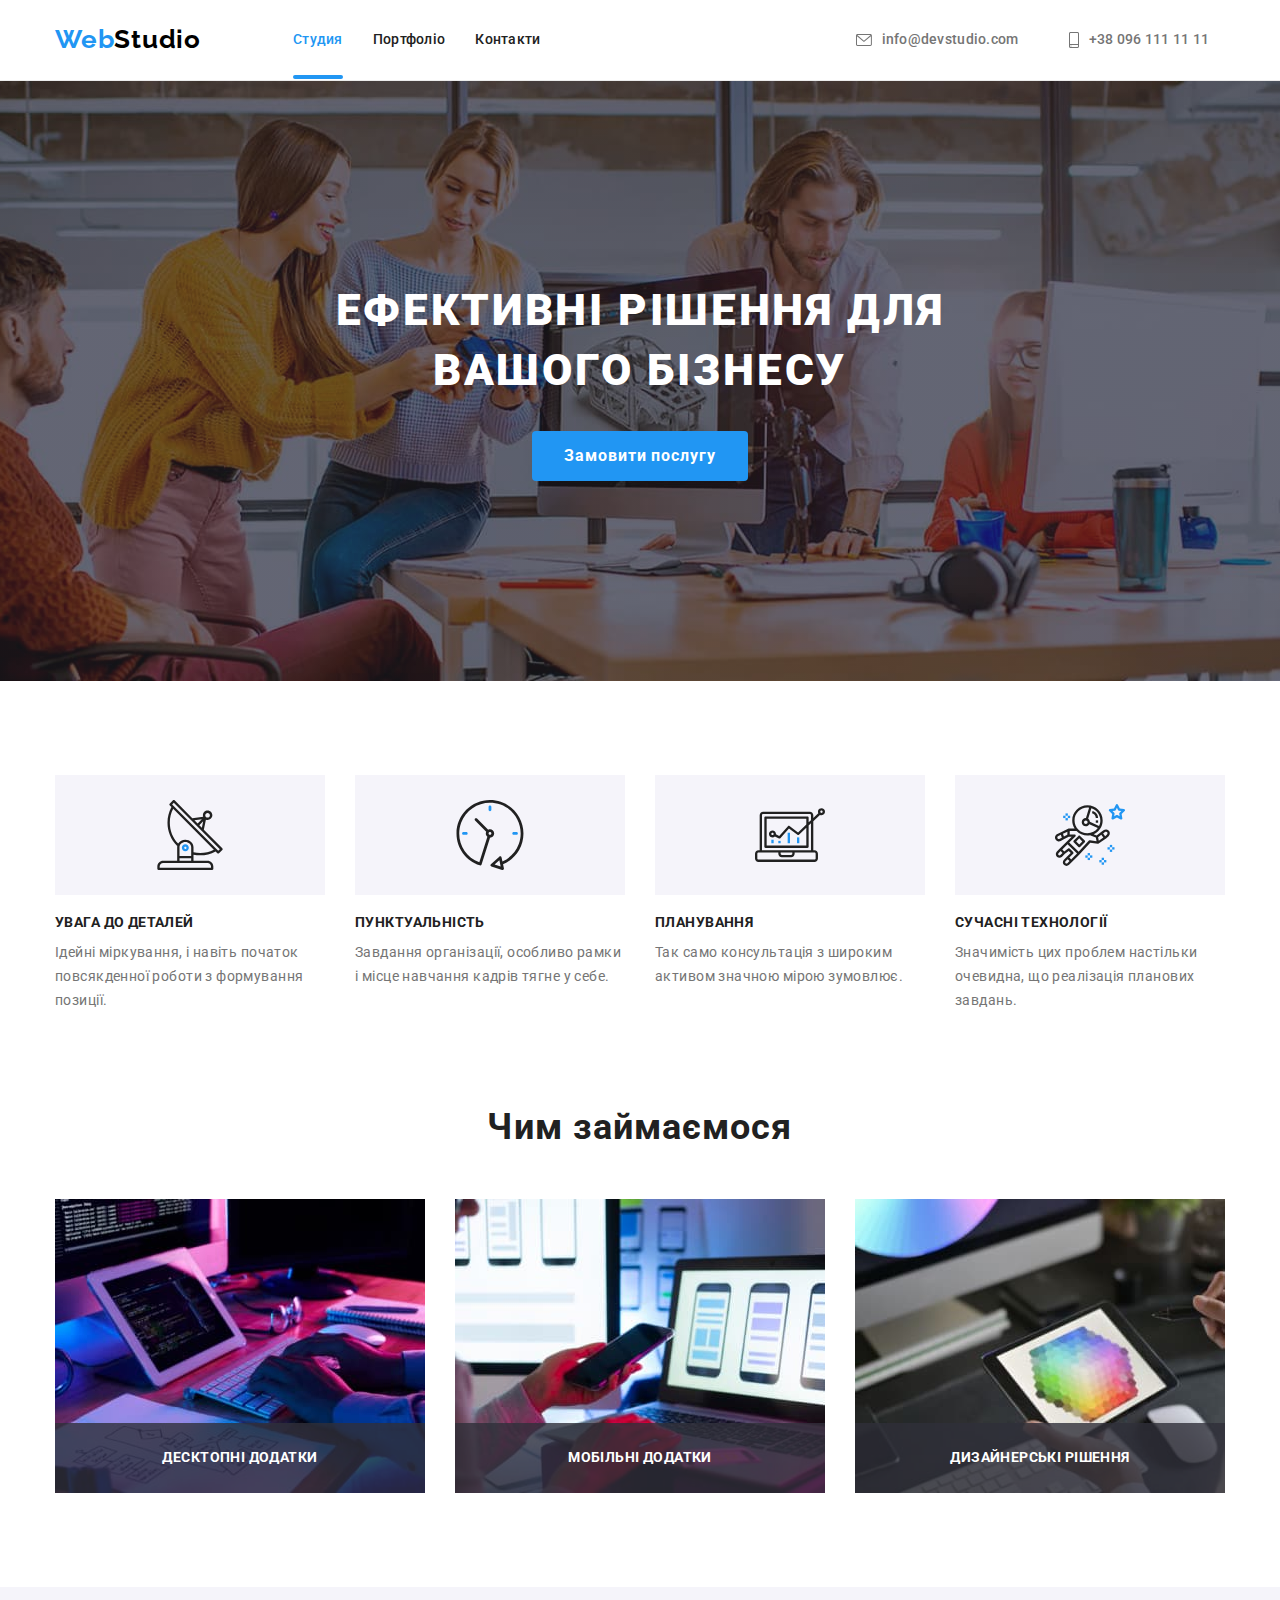
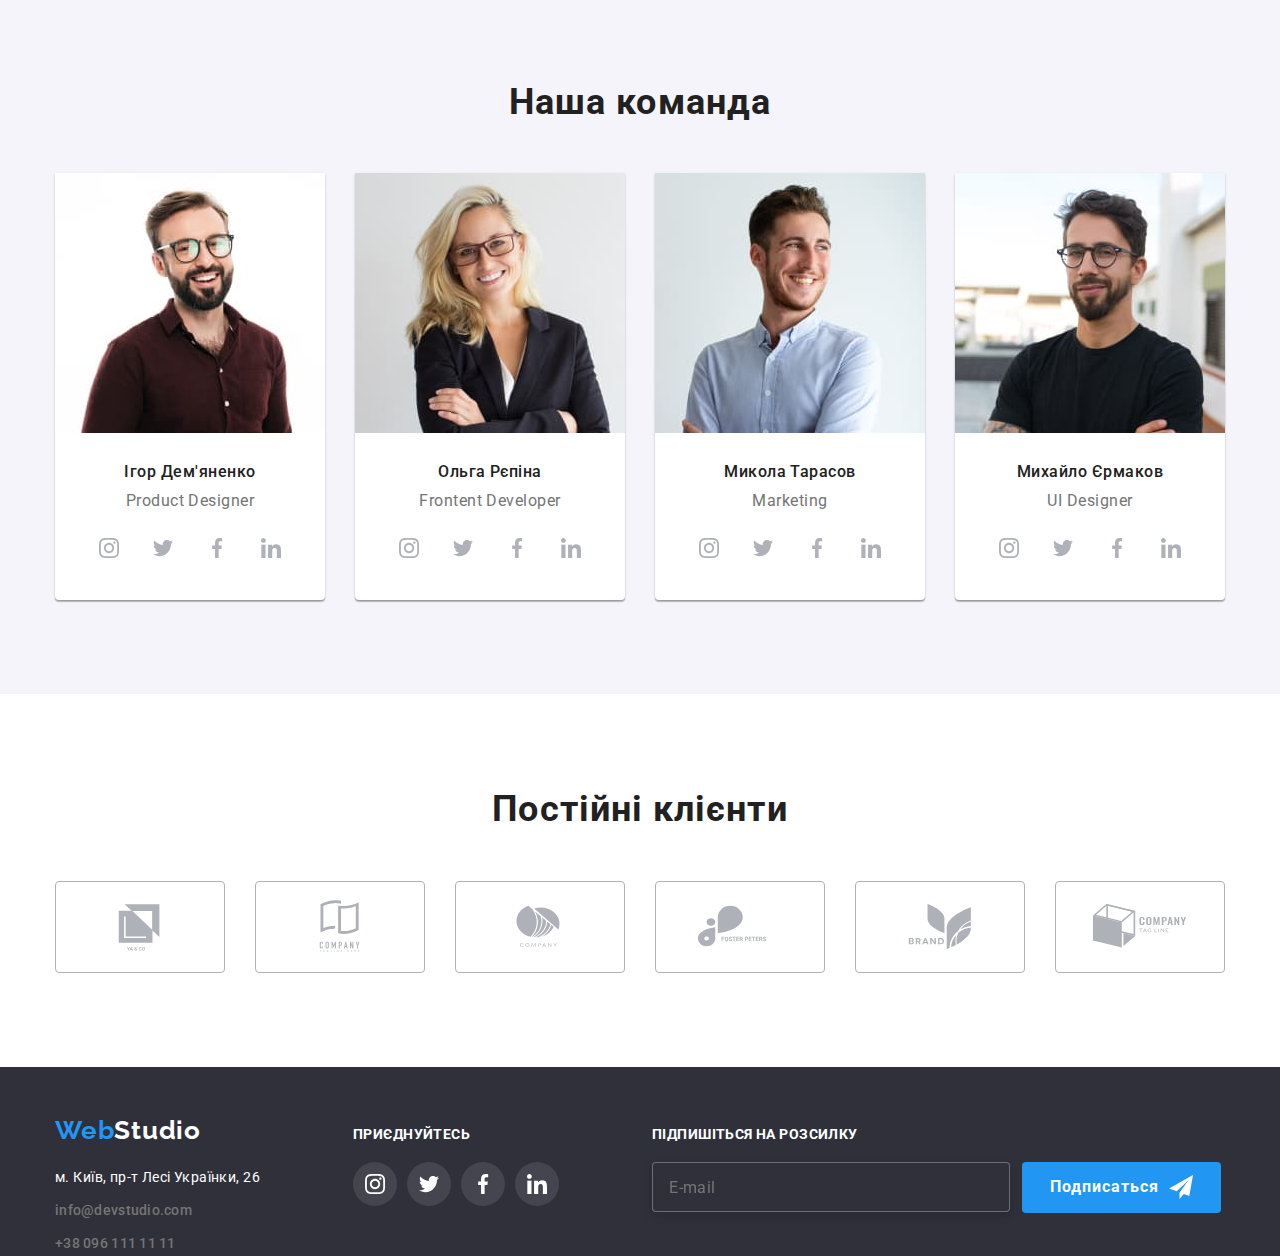
==== commit c36aec59: "." ====
--- a/index.html
+++ b/index.html
@@ -8,7 +8,6 @@
     <title>Главная</title>
     <link rel="stylesheet" href="https://fonts.googleapis.com/css2?family=Raleway:wght@700&family=Roboto:wght@400;500;700;900&display=swap">
     <link rel="stylesheet" href="https://cdnjs.cloudflare.com/ajax/libs/modern-normalize/1.1.0/modern-normalize.min.css">
-    <!-- <link rel="stylesheet" href="./style/style.css"> -->
     <link rel="stylesheet" href="./css/main.min.css">
 
 </head>
@@ -159,25 +158,18 @@
                 <h2 class="section-title">Наша команда</h2>
                 <ul class="list-team">
                     <li class="list-team__item">
-                        <picture>
-                            <source 
-                            srcset="
-                            ./images/img1(2)270.webp 270w,
-                            ./images/img1(2)540.webp 540w,
-                            ./images/img1(2)810.webp 810w
-                            "
-                            type="image/webp"
-                            />
                             <img class="list-team__img"
                             srcset="
                             ./images/img1(2)270.jpg 270w,
+                            ./images/img1(2)354.jpg 354w,
+                            ./images/img1(2)450.jpg 450w,
                             ./images/img1(2)540.jpg 540w,
-                            ./images/img1(2)810.jpg 810w"
+                            ./images/img1(2)708.jpg 708w,
+                            ./images/img1(2)900.jpg 900w"
                             src="images/img1(2)270.jpg ." 
                             alt="Ігор Дем'яненко" 
-                            width="" 
-                            height="" />
-                        </picture>
+                            sizes="(min-width: 1200px) 270px, (min-width: 768px) 354px, (min-width: 480px) 450px, 100vw"
+                            />
                         <div class="list-team__description">
                             <h3 class="list-team__title">Ігор Дем'яненко</h3>
                             <p class="list-team__text">Product Designer</p>
@@ -214,25 +206,17 @@
                         </div>
                     </li>
                     <li class="list-team__item">
-                        <picture>
-                            <source 
-                            srcset="
-                            ./images/img2(2)270.webp 270w,
-                            ./images/img2(2)540.webp 540w,
-                            ./images/img2(2)810.webp 810w
-                            "
-                            type="image/webp"
-                            />
                             <img class="list-team__img"
                             srcset="
                             ./images/img2(2)270.jpg 270w,
+                            ./images/img2(2)354.jpg 354w,
+                            ./images/img2(2)450.jpg 450w,
                             ./images/img2(2)540.jpg 540w,
-                            ./images/img2(2)810.jpg 810w"
+                            ./images/img2(2)708.jpg 708w,
+                            ./images/img2(2)900.jpg 900w"
                             src="images/img2(2)270.jpg" 
-                            alt="Ольга Рєпіна" 
-                            width="" 
-                            height="" />
-                        </picture>
+                            alt="Ольга Рєпіна"  
+                            sizes="(min-width: 1200px) 270px, (min-width: 768px) 354px, (min-width: 480px) 450px, 100vw"/>
                         <div class="list-team__description">
                             <h3 class="list-team__title">Ольга Рєпіна</h3>
                             <p class="list-team__text">Frontent Developer</p>
@@ -269,25 +253,17 @@
                         </div>
                     </li>
                     <li class="list-team__item">
-                        <picture>
-                            <source 
-                            srcset="
-                            ./images/img3(2)270.webp 270w,
-                            ./images/img3(2)540.webp 540w,
-                            ./images/img3(2)810.webp 810w
-                            "
-                            type="image/webp"
-                            />
                         <img class="list-team__img"
                         srcset="
                             ./images/img3(2)270.jpg 270w,
+                            ./images/img3(2)354.jpg 354w,
+                            ./images/img3(2)450.jpg 450w,
                             ./images/img3(2)540.jpg 540w,
-                            ./images/img3(2)810.jpg 810w"
+                            ./images/img3(2)708.jpg 708w,
+                            ./images/img3(2)900.jpg 900w"
                             src="images/img3(2)270.jpg" 
                             alt="Микола Тарасов" 
-                            width="" 
-                            height="" />
-                        </picture>
+                            sizes="(min-width: 1200px) 270px, (min-width: 768px) 354px, (min-width: 480px) 450px, 100vw"/>
                        <div class="list-team__description">
                             <h3 class="list-team__title">Микола Тарасов</h3>
                             <p class="list-team__text">Marketing</p>
@@ -324,25 +300,17 @@
                        </div>
                     </li>
                     <li class="list-team__item">
-                        <picture>
-                            <source 
-                            srcset="
-                            ./images/img4(2)270.webp 270w,
-                            ./images/img4(2)540.webp 540w,
-                            ./images/img4(2)810.webp 810w
-                            "
-                            type="image/webp"
-                            />
                         <img class="list-team__img" 
                             srcset="
                             ./images/img4(2)270.jpg 270w,
+                            ./images/img4(2)354.jpg 354w,
+                            ./images/img4(2)450.jpg 450w,
                             ./images/img4(2)540.jpg 540w,
-                            ./images/img4(2)810.jpg 810w"
+                            ./images/img4(2)708.jpg 708w,
+                            ./images/img4(2)900.jpg 900w"
                             src="images/img4(2)270.jpg" 
-                            alt="Михайло Єрмаков" 
-                            width="" 
-                            height="" />
-                            </picture>
+                            alt="Михайло Єрмаков"  
+                            sizes="(min-width: 1200px) 270px, (min-width: 768px) 354px, (min-width: 480px) 450px, 100vw"/>
                        <div class="list-team__description">
                             <h3 class="list-team__title">Михайло Єрмаков</h3>
                             <p class="list-team__text">UI Designer</p>
@@ -564,7 +532,7 @@
 
       <div class="mobile-menu__header">
           <ul class="mobile-menu">
-            <li class="mobile-menu__item"><a class="mobile-menu__link" href="./index.html">Студия</a></li>
+            <li class="mobile-menu__item"><a class="mobile-menu__link current-mobile" href="./index.html">Студия</a></li>
             <li class="mobile-menu__item"><a class="mobile-menu__link" href="./portfolio.html">Портфоліо</a></li>
             <li class="mobile-menu__item"><a class="mobile-menu__link" href="">Контакти</a></li>
         </ul>
--- a/css/main.min.css
+++ b/css/main.min.css
@@ -1 +1 @@
-:root{--main-light-color: #ffffff;--main-font-color: #757575;--secondory-font-color: #212121;--accent-color: #2196f3;--accent-color-hero-button: #188ce8;--logo-color: #000000;--border-bg-color: #2f303a;--section-team-bg-color: #f5f4fa;--link-footer-color: rgba(255, 255, 255, 0.6);--border-color-works-list: #EEEEEE;--background-color-footer-icon: rgba(255, 255, 255, 0.1);--icon-color: #AFB1B8;--background-color-description-work: rgba(47, 48, 58, 0.8);--background-color-description-works: rgba(33, 150, 243, 0.9);--background-color-backdrop: rgba(0, 0, 0, 0.2);--backgrond-color-icon-db: #212121;--input-border-color: rgba(33, 33, 33, 0.2);--accent-color-submit-button: #2196f3;--accent-second-color-submit-button: #188ce8}body{background-color:var(--main-light-color);color:var(--main-font-color);font-family:Roboto,sans-serif;font-size:14px;line-height:1.71}ul{list-style-type:none;padding:0;margin:0}h1,h2,h3,h4,h5,h6,p{margin-top:0;margin-bottom:0}img{display:block;max-width:100%;height:auto}.container{padding-left:15px;padding-right:15px;margin:0 auto}@media screen and (min-width: 480px){.container{max-width:480px}}@media screen and (min-width: 768px){.container{max-width:768px}}@media screen and (min-width: 1200px){.container{max-width:1200px}}.button{font-weight:500;font-size:16px;line-height:1.62;text-align:center;background-color:var(--section-team-bg-color);color:var(--secondory-font-color);cursor:pointer;font-family:inherit;border:0;border-radius:4px;padding:6px 22px;-webkit-transition:background-color 250ms cubic-bezier(0.4, 0, 0.2, 1),color 250ms cubic-bezier(0.4, 0, 0.2, 1);transition:background-color 250ms cubic-bezier(0.4, 0, 0.2, 1),color 250ms cubic-bezier(0.4, 0, 0.2, 1)}.button:hover,.button:focus{background-color:var(--accent-color);color:var(--main-light-color);-webkit-box-shadow:0px 3px 1px rgba(0,0,0,.1),0px 1px 2px rgba(0,0,0,.08),0px 2px 2px rgba(0,0,0,.12);box-shadow:0px 3px 1px rgba(0,0,0,.1),0px 1px 2px rgba(0,0,0,.08),0px 2px 2px rgba(0,0,0,.12);-webkit-transition:-webkit-box-shadow 250ms cubic-bezier(0.4, 0, 0.2, 1);transition:-webkit-box-shadow 250ms cubic-bezier(0.4, 0, 0.2, 1);transition:box-shadow 250ms cubic-bezier(0.4, 0, 0.2, 1);transition:box-shadow 250ms cubic-bezier(0.4, 0, 0.2, 1), -webkit-box-shadow 250ms cubic-bezier(0.4, 0, 0.2, 1)}.visually-hidden{position:absolute;white-space:nowrap;width:1px;height:1px;overflow:hidden;border:0;padding:0;clip:rect(0 0 0 0);-webkit-clip-path:inset(50%);clip-path:inset(50%);margin:-1px}.section{padding-top:60px;padding-bottom:60px}@media screen and (min-width: 1200px){.section{padding-top:94px;padding-bottom:94px}}.section-title{font-weight:700;font-size:28px;line-height:1.17;color:var(--secondory-font-color);text-align:center;letter-spacing:.03em;margin-bottom:30px}@media screen and (min-width: 1200px){.section-title{font-size:36px;margin-bottom:50px}}.link{color:var(--link-footer-color);text-decoration:none;font-style:normal}.header{border-bottom:1px solid #ececec}@media screen and (max-width: 767px){.menu{display:none}}@media screen and (min-width: 768px){.menu{display:-webkit-box;display:-ms-flexbox;display:flex;-webkit-box-align:center;-ms-flex-align:center;align-items:center}}.nav-container{padding-top:16px;padding-bottom:16px}@media screen and (max-width: 767px){.nav-container{display:-webkit-box;display:-ms-flexbox;display:flex;-webkit-box-pack:justify;-ms-flex-pack:justify;justify-content:space-between;-webkit-box-align:center;-ms-flex-align:center;align-items:center}}@media screen and (min-width: 768px){.nav-container{display:-webkit-box;display:-ms-flexbox;display:flex;-webkit-box-align:center;-ms-flex-align:center;align-items:center;padding-top:0;padding-bottom:0}}.navigation{display:-webkit-box;display:-ms-flexbox;display:flex;-webkit-box-align:inherit;-ms-flex-align:inherit;align-items:inherit}@media screen and (min-width: 768px){.list-navigation{display:-webkit-box;display:-ms-flexbox;display:flex;margin-left:87px}}@media screen and (min-width: 1200px){.list-navigation{margin-left:92px}}.list-navigation__item{margin-left:50px}.list-navigation__item:first-child{margin-left:0}@media screen and (min-width: 1200px){.list-navigation__item{margin-left:30px}}.list-navigation__link{font-weight:500;font-size:14px;line-height:1.14px;color:var(--secondory-font-color);text-decoration:none;letter-spacing:.02em;position:relative;padding-top:32px;padding-bottom:32px;-webkit-transition:color 250ms cubic-bezier(0.4, 0, 0.2, 1);transition:color 250ms cubic-bezier(0.4, 0, 0.2, 1)}.list-navigation__link:hover,.list-navigation__link:focus{color:var(--accent-color)}.list-connection{display:-webkit-inline-box;display:-ms-inline-flexbox;display:inline-flex}@media screen and (min-width: 768px){.list-connection{display:-webkit-box;display:-ms-flexbox;display:flex;-ms-flex-wrap:wrap;flex-wrap:wrap;margin-left:96px}}@media screen and (min-width: 1200px){.list-connection{margin-left:315px}}@media screen and (min-width: 768px){.list-connection__item{margin-top:5px;margin-bottom:5px}}@media screen and (min-width: 1200px){.list-connection__item{margin-left:50px}.list-connection__item:first-child{margin-left:0}}.list-connection__link{display:-webkit-box;display:-ms-flexbox;display:flex;gap:10px;-webkit-box-align:center;-ms-flex-align:center;align-items:center;color:var(--main-font-color);text-decoration:none;font-weight:500;letter-spacing:.02em;text-decoration:none;font-style:normal;fill:var(--main-font-color);-webkit-transition:background-color 250ms cubic-bezier(0.4, 0, 0.2, 1),fill 250ms cubic-bezier(0.4, 0, 0.2, 1);transition:background-color 250ms cubic-bezier(0.4, 0, 0.2, 1),fill 250ms cubic-bezier(0.4, 0, 0.2, 1)}.list-connection__link:hover,.list-connection__link:focus{color:var(--accent-color);fill:var(--accent-color)}@media screen and (min-width: 768px){.list-connection__link{gap:8px;font-size:12px;line-height:1.16}}@media screen and (min-width: 1200px){.list-connection__link{gap:10px;font-size:14px;line-height:1.14}}.list-navigation__link.current{color:var(--accent-color)}.current::after{content:"";position:absolute;left:0;bottom:0;width:100%;height:4px;display:block;background-color:var(--accent-color);border-radius:2px}.menu-toggle{min-height:40px;min-width:40px;display:-webkit-box;display:-ms-flexbox;display:flex;-webkit-box-align:center;-ms-flex-align:center;align-items:center;-webkit-box-pack:center;-ms-flex-pack:center;justify-content:center;margin:0;padding:0;background-color:rgba(0,0,0,0);cursor:pointer;border:none;border-radius:50%;outline:none}@media screen and (min-width: 768px){.menu-toggle{display:none}}.menu-container{position:fixed;display:-webkit-box;display:-ms-flexbox;display:flex;-webkit-box-orient:vertical;-webkit-box-direction:normal;-ms-flex-direction:column;flex-direction:column;top:0;left:0;width:100%;height:100%;padding:48px 40px;background-color:#fff;z-index:999;-webkit-box-align:stretch;-ms-flex-align:stretch;align-items:stretch;-webkit-transform:translateX(100%);transform:translateX(100%);-webkit-transition:-webkit-transform 250ms ease-in-out;transition:-webkit-transform 250ms ease-in-out;transition:transform 250ms ease-in-out;transition:transform 250ms ease-in-out, -webkit-transform 250ms ease-in-out}.menu-container.is-open{-webkit-transform:translateX(0);transform:translateX(0)}.menu-container.menu-toggle{position:absolute;top:16px;right:16px;color:#fff}.icon-close{position:absolute;top:8px;right:8px;display:-webkit-box;display:-ms-flexbox;display:flex;width:30px;height:30px;padding:0;-webkit-box-pack:center;-ms-flex-pack:center;justify-content:center;-webkit-box-align:center;-ms-flex-align:center;align-items:center;background-color:inherit;border-radius:50%;cursor:pointer}.icon-close:hover,.icon-close:focus{fill:var(--accent-color);-webkit-transition:fill 250ms cubic-bezier(0.4, 0, 0.2, 1);transition:fill 250ms cubic-bezier(0.4, 0, 0.2, 1)}.mobile-menu__item{margin-bottom:32px}.mobile-menu__link{font-weight:500;font-size:40px;line-height:1.17;letter-spacing:.02em;color:var(--secondory-font-color);text-decoration:none}.mobile-menu__link:hover,.mobile-menu__link:focus{color:var(--accent-color)}.mobile-menu__footer{display:-webkit-box;display:-ms-flexbox;display:flex;-ms-flex-wrap:wrap;flex-wrap:wrap;margin-top:auto;bottom:0}.mobile-connection__item{margin-bottom:32px}.mobile-connection__tel{font-weight:500;font-size:34px;line-height:1.17;letter-spacing:.02em;color:var(--accent-color)}.mobile-connection__mail{font-weight:500;font-size:24px;line-height:1.16;letter-spacing:.02em;color:var(--main-font-color);text-decoration:none}.mobile-social{display:-webkit-box;display:-ms-flexbox;display:flex}.mobile-social__item{margin-top:32px;padding-right:10px;padding-left:10px;border-right:1px solid rgba(33,33,33,.2)}.mobile-social__item:first-child{padding-left:0}.mobile-social__item:last-child{padding-right:0;border:0}.mobile-social__link{font-weight:500;font-size:18px;line-height:1.22;letter-spacing:.02em;color:var(--accent-color)}.logo{color:var(--accent-color);font-family:Raleway,sans-serif;font-weight:700;font-size:24px;line-height:1.16;letter-spacing:.03em;text-decoration:none;padding-top:24px;padding-bottom:25px}@media screen and (min-width: 1200px){.logo{font-size:26px;line-height:1.19}}.logo-header{padding-top:16px;padding-bottom:16px}@media screen and (min-width: 768px){.logo-header{padding-top:26px;padding-bottom:26px}}@media screen and (min-width: 1200px){.logo-header{padding-top:24px;padding-bottom:25px}}.logo-color{color:var(--logo-color)}.logo-footer{padding-top:0;padding-bottom:0}.logo-footer-color{color:var(--main-light-color)}.hero__container{-o-object-position:contain;object-position:contain}.hero__section{background-color:var(--border-bg-color);background-repeat:no-repeat;background-position:center;text-align:center;padding-top:118px;padding-bottom:118px}@media screen and (max-width: 767px){.hero__section{background-image:-webkit-gradient(linear, left top, right top, from(rgba(47, 48, 58, 0.4)), to(rgba(47, 48, 58, 0.4))),url(../images/background-img-mobile.jpg);background-image:linear-gradient(to right, rgba(47, 48, 58, 0.4), rgba(47, 48, 58, 0.4)),url(../images/background-img-mobile.jpg)}}@media(min-device-pixel-ratio: 2),(-webkit-min-device-pixel-ratio: 2),(min-resolution: 192dpi),(min-resolution: 2dppx){.hero__section .hero__section{background-image:url("../images/background-img-mobile@x2.jpg")}}@media screen and (max-width: 1199px){.hero__section{background-image:-webkit-gradient(linear, left top, right top, from(rgba(47, 48, 58, 0.4)), to(rgba(47, 48, 58, 0.4))),url(../images/background-img-tablet.jpg);background-image:linear-gradient(to right, rgba(47, 48, 58, 0.4), rgba(47, 48, 58, 0.4)),url(../images/background-img-tablet.jpg)}}@media(min-device-pixel-ratio: 2),(-webkit-min-device-pixel-ratio: 2),(min-resolution: 192dpi),(min-resolution: 2dppx){.hero__section .hero__section{background-image:url("../images/background-img-tablet@x2.jpg")}}@media screen and (min-width: 1200px){.hero__section{padding-top:200px;padding-bottom:200px;background-image:-webkit-gradient(linear, left top, right top, from(rgba(47, 48, 58, 0.4)), to(rgba(47, 48, 58, 0.4))),url(../images/background-img.jpg);background-image:linear-gradient(to right, rgba(47, 48, 58, 0.4), rgba(47, 48, 58, 0.4)),url(../images/background-img.jpg)}}@media(min-device-pixel-ratio: 2),(-webkit-min-device-pixel-ratio: 2),(min-resolution: 192dpi),(min-resolution: 2dppx){.hero__section .hero__section{background-image:url("../images/background-img@x2.jpg")}}.hero__title{font-weight:900;font-size:26px;line-height:1.62;text-align:center;letter-spacing:.06em;text-transform:uppercase;color:var(--main-light-color);margin-bottom:30px;margin-left:auto;margin-right:auto;max-width:360px}@media screen and (min-width: 1200px){.hero__title{font-size:44px;line-height:1.36;max-width:700px}}.hero__button{font-weight:700;font-size:16px;line-height:1.88;letter-spacing:.06em;cursor:pointer;padding:10px 32px;background-color:var(--accent-color);color:var(--main-light-color);-webkit-transition:background-color 250ms cubic-bezier(0.4, 0, 0.2, 1),color 250ms cubic-bezier(0.4, 0, 0.2, 1);transition:background-color 250ms cubic-bezier(0.4, 0, 0.2, 1),color 250ms cubic-bezier(0.4, 0, 0.2, 1)}.hero__button:hover,.hero__button:focus{background-color:var(--accent-color-hero-button);-webkit-box-shadow:0px 4px 4px rgba(0,0,0,.15);box-shadow:0px 4px 4px rgba(0,0,0,.15);padding:10px 32px;-webkit-transition:-webkit-box-shadow 250ms cubic-bezier(0.4, 0, 0.2, 1);transition:-webkit-box-shadow 250ms cubic-bezier(0.4, 0, 0.2, 1);transition:box-shadow 250ms cubic-bezier(0.4, 0, 0.2, 1);transition:box-shadow 250ms cubic-bezier(0.4, 0, 0.2, 1), -webkit-box-shadow 250ms cubic-bezier(0.4, 0, 0.2, 1)}@media screen and (min-width: 768px){.list-info{display:-webkit-box;display:-ms-flexbox;display:flex;padding-left:0;padding-right:0;-ms-flex-wrap:wrap;flex-wrap:wrap;margin-right:-30px;margin-bottom:-30px}}@media screen and (min-width: 1200px){.list-info{margin-right:0;margin-bottom:0}}.list-info__item{width:450px;margin-bottom:30px}.list-info__item:first-child{margin-bottom:0}@media screen and (min-width: 768px){.list-info__item{width:354px;margin-right:30px;margin-bottom:30px}}@media screen and (min-width: 1200px){.list-info__item{width:270px;margin-right:0;margin-bottom:0;margin-left:30px}.list-info__item:first-child{margin-left:0}}.list-info__icon{background-color:var(--section-team-bg-color);width:450px;height:120px;padding:25px 190px;margin-bottom:30px}@media screen and (min-width: 768px){.list-info__icon{width:354px;padding:25px 142px}}@media screen and (min-width: 1200px){.list-info__icon{width:270px;padding:25px 100px;margin-bottom:20px}}.list-info__title{font-weight:700;font-size:14px;line-height:1.14;color:var(--secondory-font-color);letter-spacing:.03em;text-transform:uppercase;margin-bottom:10px}@media screen and (max-width: 767px){.list-info__title{text-align:center}}.list-info__text{letter-spacing:.03em}@media screen and (max-width: 1199px){.section-work{display:none}}.list-work{display:-webkit-box;display:-ms-flexbox;display:flex;padding-left:0;gap:30px}.list-work__thumb{position:relative}.list-work__description{position:absolute;left:0;bottom:0;width:100%;height:70px;padding:27px 0;background-color:var(--background-color-description-work)}.list-work__text{font-weight:700;font-size:14px;line-height:1.14;text-align:center;letter-spacing:.03em;text-transform:uppercase;color:var(--main-light-color)}.no-padding{padding-top:0}.section-team{background-color:var(--section-team-bg-color)}@media screen and (min-width: 768px){.list-team{display:-webkit-box;display:-ms-flexbox;display:flex;padding-left:0;text-align:center;-ms-flex-wrap:wrap;flex-wrap:wrap;margin-right:-30px;margin-bottom:-30px}}@media screen and (min-width: 1200px){.list-team{margin-bottom:0}}.list-team__item{width:450px;height:100%;background-color:var(--main-light-color);-webkit-box-shadow:0px 1px 3px rgba(0,0,0,.12),0px 1px 1px rgba(0,0,0,.14),0px 2px 1px rgba(0,0,0,.2);box-shadow:0px 1px 3px rgba(0,0,0,.12),0px 1px 1px rgba(0,0,0,.14),0px 2px 1px rgba(0,0,0,.2);border-radius:0px 0px 4px 4px;margin-bottom:30px}@media screen and (min-width: 480px)and (max-width: 767px){.list-team__item:last-child{margin-bottom:0}}@media screen and (min-width: 768px){.list-team__item{width:354px;margin-right:30px;margin-bottom:30px}}@media screen and (min-width: 1200px){.list-team__item{width:270px;margin-bottom:0}}.list-team__description{padding:30px}.list-team__title{color:var(--secondory-font-color);font-weight:500;font-size:16px;line-height:1.18;letter-spacing:.03em;margin-bottom:10px;text-align:center}.list-team__text{color:var(--main-font-color);font-size:16px;line-height:1.18;letter-spacing:.03em;text-align:center}.list-social{display:-webkit-box;display:-ms-flexbox;display:flex;gap:10px;margin-top:16px;-webkit-box-pack:center;-ms-flex-pack:center;justify-content:center}.list-social__item{width:44px;height:44px;fill:var(--icon-color)}.list-social__link{display:-webkit-box;display:-ms-flexbox;display:flex;width:100%;height:100%;fill:var(--icon-color);padding:12px;border-radius:50%;-webkit-transition:background-color 250ms cubic-bezier(0.4, 0, 0.2, 1),fill 250ms cubic-bezier(0.4, 0, 0.2, 1);transition:background-color 250ms cubic-bezier(0.4, 0, 0.2, 1),fill 250ms cubic-bezier(0.4, 0, 0.2, 1)}.list-social__link:hover,.list-social__link:focus{background-color:var(--accent-color);fill:var(--main-light-color)}.list-clients{display:-webkit-box;display:-ms-flexbox;display:flex;gap:30px;-ms-flex-wrap:wrap;flex-wrap:wrap;-webkit-box-pack:center;-ms-flex-pack:center;justify-content:center}.list-clients__item{width:210px;height:92px;border:1px solid #afb1b8;border-radius:4px;-webkit-transition:border-color 250ms cubic-bezier(0.4, 0, 0.2, 1);transition:border-color 250ms cubic-bezier(0.4, 0, 0.2, 1)}.list-clients__item:hover,.list-clients__item:focus{border-color:var(--accent-color)}@media screen and (min-width: 1200px){.list-clients__item{width:170px}}.list-clients__link{display:-webkit-box;display:-ms-flexbox;display:flex;width:100%;height:100%;-webkit-box-pack:center;-ms-flex-pack:center;justify-content:center;-webkit-box-align:center;-ms-flex-align:center;align-items:center;fill:var(--icon-color);-webkit-transition:fill 250ms cubic-bezier(0.4, 0, 0.2, 1),border-color 250ms cubic-bezier(0.4, 0, 0.2, 1);transition:fill 250ms cubic-bezier(0.4, 0, 0.2, 1),border-color 250ms cubic-bezier(0.4, 0, 0.2, 1)}.list-clients__link:hover,.list-clients__link:focus{fill:var(--accent-color)}.backdrop{position:fixed;left:0;top:0;width:100%;height:100%;background-color:var(--background-color-backdrop);-webkit-transition:opacity 600ms cubic-bezier(0.4, 0, 0.2, 1),visibility 250ms cubic-bezier(0.4, 0, 0.2, 1),-webkit-transform 300ms cubic-bezier(0.4, 0, 0.2, 1);transition:opacity 600ms cubic-bezier(0.4, 0, 0.2, 1),visibility 250ms cubic-bezier(0.4, 0, 0.2, 1),-webkit-transform 300ms cubic-bezier(0.4, 0, 0.2, 1);transition:transform 300ms cubic-bezier(0.4, 0, 0.2, 1),opacity 600ms cubic-bezier(0.4, 0, 0.2, 1),visibility 250ms cubic-bezier(0.4, 0, 0.2, 1);transition:transform 300ms cubic-bezier(0.4, 0, 0.2, 1),opacity 600ms cubic-bezier(0.4, 0, 0.2, 1),visibility 250ms cubic-bezier(0.4, 0, 0.2, 1),-webkit-transform 300ms cubic-bezier(0.4, 0, 0.2, 1)}.backdrop.is-hidden{visibility:hidden;opacity:0;pointer-events:none}.modal{position:absolute;top:50%;left:50%;-webkit-transform:translate(-50%, -50%);transform:translate(-50%, -50%);width:450px;height:609px;padding:40px 40px;opacity:1;background-color:var(--main-light-color);-webkit-box-shadow:0px 1px 3px rgba(0,0,0,.12),0px 1px 1px rgba(0,0,0,.14),0px 2px 1px rgba(0,0,0,.2);box-shadow:0px 1px 3px rgba(0,0,0,.12),0px 1px 1px rgba(0,0,0,.14),0px 2px 1px rgba(0,0,0,.2);border-radius:4px}.modal__button-close{position:absolute;top:8px;right:8px;display:-webkit-box;display:-ms-flexbox;display:flex;width:30px;height:30px;padding:0;-webkit-box-pack:center;-ms-flex-pack:center;justify-content:center;-webkit-box-align:center;-ms-flex-align:center;align-items:center;background-color:inherit;border:1px solid rgba(0,0,0,.1);border-radius:50%;cursor:pointer}.modal__button-close:hover,.modal__button-close:focus{fill:var(--accent-color);-webkit-transition:fill 250ms cubic-bezier(0.4, 0, 0.2, 1);transition:fill 250ms cubic-bezier(0.4, 0, 0.2, 1)}.modal__title{font-weight:700;font-size:20px;line-height:1.5;text-align:center;letter-spacing:.03em;color:var(--secondory-font-color);margin-bottom:30px}.modal__form{display:block}.modal-label{position:relative;width:100%;height:100%;display:block;margin-top:28px}.modal-label:first-child{margin-top:0}.modal-label:focus-within{fill:var(--accent-color)}.modal-label__name{position:absolute;top:-25px;left:0}.modal-label__input{width:100%;height:40px;border:1px solid var(--input-border-color);border-radius:4px;padding-left:42px;-webkit-transition:fill 250ms cubic-bezier(0.4, 0, 0.2, 1),border-color 250ms cubic-bezier(0.4, 0, 0.2, 1);transition:fill 250ms cubic-bezier(0.4, 0, 0.2, 1),border-color 250ms cubic-bezier(0.4, 0, 0.2, 1)}.modal-label__input:focus-within{fill:var(--accent-color);outline:none;border-color:var(--accent-color)}.modal-label__icon{position:absolute;top:2px;left:12px;-webkit-transform:translateY(50%);transform:translateY(50%);width:18px;height:18px}.coments{display:block;resize:none;height:120px;padding:12px 16px}.modal-label-checkbox{display:-webkit-box;display:-ms-flexbox;display:flex;-webkit-box-align:center;-ms-flex-align:center;align-items:center;margin-top:18px;margin-left:14px}.modal-label-checkbox__input{position:absolute;white-space:nowrap;width:1px;height:1px;overflow:hidden;border:0;padding:0;clip:rect(0 0 0 0);-webkit-clip-path:inset(50%);clip-path:inset(50%);margin:-1px}.modal-label-checkbox__input:checked+.modal-label-checkbox__icon-check{background:url(../images/icon-check.svg);background-color:var(--accent-color);border-color:var(--accent-color);background-position:center;background-size:contain;background-origin:border-box}.modal-label-checkbox__icon-check{display:inline-block;width:16px;height:15px;border:2px solid #000;border-radius:2px;margin-right:7px;-webkit-transition:background-color 250ms cubic-bezier(0.4, 0, 0.2, 1),border-color 250ms cubic-bezier(0.4, 0, 0.2, 1);transition:background-color 250ms cubic-bezier(0.4, 0, 0.2, 1),border-color 250ms cubic-bezier(0.4, 0, 0.2, 1)}.modal-label-checkbox__text{font-size:12px;line-height:1.16;letter-spacing:.03em;color:var(--main-font-color)}.modal-label-checkbox__link{color:var(--accent-color)}.modal__button-submit{position:absolute;bottom:40px;left:50%;-webkit-transform:translateX(-50%);transform:translateX(-50%);font-weight:700;font-size:16px;line-height:1.88;text-align:center;letter-spacing:.06em;padding:10px 52px;color:var(--main-light-color);background-color:var(--accent-color-submit-button);border-radius:4px;border:none;-webkit-transition:background-color 250ms cubic-bezier(0.4, 0, 0.2, 1);transition:background-color 250ms cubic-bezier(0.4, 0, 0.2, 1);cursor:pointer}.modal__button-submit:hover,.modal__button-submit:focus{background-color:var(--accent-second-color-submit-button);-webkit-box-shadow:0px 4px 4px rgba(0,0,0,.15);box-shadow:0px 4px 4px rgba(0,0,0,.15);-webkit-transition:-webkit-box-shadow 250ms cubic-bezier(0.4, 0, 0.2, 1);transition:-webkit-box-shadow 250ms cubic-bezier(0.4, 0, 0.2, 1);transition:box-shadow 250ms cubic-bezier(0.4, 0, 0.2, 1);transition:box-shadow 250ms cubic-bezier(0.4, 0, 0.2, 1), -webkit-box-shadow 250ms cubic-bezier(0.4, 0, 0.2, 1)}.footer{background-color:var(--border-bg-color);padding-top:60px;padding-bottom:60px}@media screen and (min-width: 1200px){.footer{padding-top:0;padding-bottom:0;-webkit-box-align:baseline;-ms-flex-align:baseline;align-items:baseline}}@media screen and (min-width: 768px){.footer-container{display:-webkit-box;display:-ms-flexbox;display:flex;-ms-flex-wrap:wrap;flex-wrap:wrap}}@media screen and (min-width: 1200px){.footer-container{display:-webkit-box;display:-ms-flexbox;display:flex;-webkit-box-align:baseline;-ms-flex-align:baseline;align-items:baseline}}@media screen and (max-width: 1199px){.contacts{text-align:center}}@media screen and (min-width: 768px)and (max-width: 1199px){.contacts{width:50%}}.footer-contacts{margin-top:20px}.footer-info{padding-left:0}.footer-info__item{margin-top:9px}.footer-info__item:first-child{margin-top:0}.footer-info__linkmap{color:var(--main-light-color);font-style:normal;text-decoration:none;letter-spacing:.03em}.footer-info__link{color:var(--main-font-color);text-decoration:none;font-weight:500;line-height:1.14;letter-spacing:.02em;text-decoration:none;font-style:normal;-webkit-transition:background-color 250ms cubic-bezier(0.4, 0, 0.2, 1),fill 250ms cubic-bezier(0.4, 0, 0.2, 1);transition:background-color 250ms cubic-bezier(0.4, 0, 0.2, 1),fill 250ms cubic-bezier(0.4, 0, 0.2, 1)}.footer-info__link:hover,.footer-info__link:focus{color:var(--accent-color);fill:var(--accent-color)}.social-networks{margin-top:60px}@media screen and (max-width: 1199px){.social-networks{text-align:center}}@media screen and (min-width: 768px)and (max-width: 1199px){.social-networks{width:50%;margin-top:0}}@media screen and (min-width: 1200px){.social-networks{margin-left:93px}}.social-networks__text{font-weight:700;font-size:14px;line-height:1.14;letter-spacing:.03em;text-transform:uppercase;color:var(--main-light-color)}@media screen and (max-width1: 1199px){.social-networks__text{text-align:center}}.list-footer-social{display:-webkit-box;display:-ms-flexbox;display:flex;margin-top:20px;-webkit-box-pack:center;-ms-flex-pack:center;justify-content:center}.list-footer-social__item{display:inherit;width:44px;height:44px;background-color:var(--background-color-footer-icon);border-radius:50%;margin-left:10px;fill:var(--main-light-color);-webkit-box-pack:center;-ms-flex-pack:center;justify-content:center;-webkit-box-align:center;-ms-flex-align:center;align-items:center;-webkit-transition:background-color 250ms cubic-bezier(0.4, 0, 0.2, 1);transition:background-color 250ms cubic-bezier(0.4, 0, 0.2, 1)}.list-footer-social__item:hover,.list-footer-social__item:focus{background-color:var(--accent-color)}.list-footer-social__item:first-child{margin-left:0}.list-footer-social__link{display:-webkit-box;display:-ms-flexbox;display:flex;width:100%;height:100%;fill:var(--main-light-color);margin:0;padding:0;-webkit-box-pack:center;-ms-flex-pack:center;justify-content:center;-webkit-box-align:center;-ms-flex-align:center;align-items:center}.mailing{margin-top:60px}@media screen and (max-width: 1199px){.mailing{text-align:center}}@media screen and (min-width: 768px)and (max-width: 1199px){.mailing{width:100%}}@media screen and (min-width: 1200px){.mailing{margin-left:93px}}.mailing__text{font-weight:700;font-size:14px;line-height:1.14;letter-spacing:.03em;text-transform:uppercase;color:var(--main-light-color)}@media screen and (max-width1: 1199px){.mailing__text{text-align:center}}.mailing__form{margin-top:20px}@media screen and (min-width: 1200px){.mailing__label{display:-webkit-box;display:-ms-flexbox;display:flex}}.mailing__input{display:-webkit-box;display:-ms-flexbox;display:flex;-webkit-box-align:center;-ms-flex-align:center;align-items:center;width:450px;height:50px;padding-left:16px;font-weight:400;font-size:16px;line-height:1.25;letter-spacing:.03em;background-color:var(--border-bg-color);border:1px solid rgba(255,255,255,.3);-webkit-filter:drop-shadow(0px 4px 4px rgba(0, 0, 0, 0.15));filter:drop-shadow(0px 4px 4px rgba(0, 0, 0, 0.15));border-radius:4px;color:rgba(255,255,255,.6)}@media screen and (min-width: 768px)and (max-width: 1199px){.mailing__input{margin-left:auto;margin-right:auto}}@media screen and (min-width: 1200px){.mailing__input{width:358px}}.mailing__button{display:-webkit-box;display:-ms-flexbox;display:flex;padding:10px 28px;margin-left:auto;margin-right:auto;margin-top:20px;-ms-flex-wrap:nowrap;flex-wrap:nowrap;cursor:pointer;border:none;background-color:var(--accent-color);border-radius:4px;-webkit-transition:background-color 250ms cubic-bezier(0.4, 0, 0.2, 1);transition:background-color 250ms cubic-bezier(0.4, 0, 0.2, 1)}.mailing__button:hover,.mailing__button:focus{background-color:var(--accent-second-color-submit-button);-webkit-box-shadow:0px 4px 4px rgba(0,0,0,.15);box-shadow:0px 4px 4px rgba(0,0,0,.15);-webkit-transition:-webkit-box-shadow 250ms cubic-bezier(0.4, 0, 0.2, 1);transition:-webkit-box-shadow 250ms cubic-bezier(0.4, 0, 0.2, 1);transition:box-shadow 250ms cubic-bezier(0.4, 0, 0.2, 1);transition:box-shadow 250ms cubic-bezier(0.4, 0, 0.2, 1), -webkit-box-shadow 250ms cubic-bezier(0.4, 0, 0.2, 1)}@media screen and (min-width: 1200px){.mailing__button{margin-top:0;margin-left:12px}}.mailing__textbutton{font-weight:700;font-size:16px;line-height:1.88;-webkit-box-align:center;-ms-flex-align:center;align-items:center;text-align:center;letter-spacing:.06em;color:var(--main-light-color)}.mailing__icon{margin:3px 0 3px 10px}/*# sourceMappingURL=main.min.css.map */+:root{--main-light-color: #ffffff;--main-font-color: #757575;--secondory-font-color: #212121;--accent-color: #2196f3;--accent-color-hero-button: #188ce8;--logo-color: #000000;--border-bg-color: #2f303a;--section-team-bg-color: #f5f4fa;--link-footer-color: rgba(255, 255, 255, 0.6);--border-color-works-list: #EEEEEE;--background-color-footer-icon: rgba(255, 255, 255, 0.1);--icon-color: #AFB1B8;--background-color-description-work: rgba(47, 48, 58, 0.8);--background-color-description-works: rgba(33, 150, 243, 0.9);--background-color-backdrop: rgba(0, 0, 0, 0.2);--backgrond-color-icon-db: #212121;--input-border-color: rgba(33, 33, 33, 0.2);--accent-color-submit-button: #2196f3;--accent-second-color-submit-button: #188ce8}body{background-color:var(--main-light-color);color:var(--main-font-color);font-family:Roboto,sans-serif;font-size:14px;line-height:1.71}ul{list-style-type:none;padding:0;margin:0}h1,h2,h3,h4,h5,h6,p{margin-top:0;margin-bottom:0}img{display:block;max-width:100%;height:auto}.container{padding-left:15px;padding-right:15px;margin:0 auto}@media screen and (min-width: 480px){.container{max-width:480px}}@media screen and (min-width: 768px){.container{max-width:768px}}@media screen and (min-width: 1200px){.container{max-width:1200px}}.button{font-weight:500;font-size:16px;line-height:1.62;text-align:center;background-color:var(--section-team-bg-color);color:var(--secondory-font-color);cursor:pointer;font-family:inherit;border:0;border-radius:4px;padding:6px 22px;-webkit-transition:background-color 250ms cubic-bezier(0.4, 0, 0.2, 1),color 250ms cubic-bezier(0.4, 0, 0.2, 1);transition:background-color 250ms cubic-bezier(0.4, 0, 0.2, 1),color 250ms cubic-bezier(0.4, 0, 0.2, 1)}.button:hover,.button:focus{background-color:var(--accent-color);color:var(--main-light-color);-webkit-box-shadow:0px 3px 1px rgba(0,0,0,.1),0px 1px 2px rgba(0,0,0,.08),0px 2px 2px rgba(0,0,0,.12);box-shadow:0px 3px 1px rgba(0,0,0,.1),0px 1px 2px rgba(0,0,0,.08),0px 2px 2px rgba(0,0,0,.12);-webkit-transition:-webkit-box-shadow 250ms cubic-bezier(0.4, 0, 0.2, 1);transition:-webkit-box-shadow 250ms cubic-bezier(0.4, 0, 0.2, 1);transition:box-shadow 250ms cubic-bezier(0.4, 0, 0.2, 1);transition:box-shadow 250ms cubic-bezier(0.4, 0, 0.2, 1), -webkit-box-shadow 250ms cubic-bezier(0.4, 0, 0.2, 1)}.visually-hidden{position:absolute;white-space:nowrap;width:1px;height:1px;overflow:hidden;border:0;padding:0;clip:rect(0 0 0 0);-webkit-clip-path:inset(50%);clip-path:inset(50%);margin:-1px}.section{padding-top:60px;padding-bottom:60px}@media screen and (min-width: 1200px){.section{padding-top:94px;padding-bottom:94px}}.section-title{font-weight:700;font-size:28px;line-height:1.17;color:var(--secondory-font-color);text-align:center;letter-spacing:.03em;margin-bottom:30px}@media screen and (min-width: 1200px){.section-title{font-size:36px;margin-bottom:50px}}.link{color:var(--link-footer-color);text-decoration:none;font-style:normal}.header{border-bottom:1px solid #ececec}@media screen and (max-width: 767px){.menu{display:none}}@media screen and (min-width: 768px){.menu{display:-webkit-box;display:-ms-flexbox;display:flex;-webkit-box-align:center;-ms-flex-align:center;align-items:center}}@media screen and (max-width: 767px){.nav-container{display:-webkit-box;display:-ms-flexbox;display:flex;-webkit-box-pack:justify;-ms-flex-pack:justify;justify-content:space-between;-webkit-box-align:center;-ms-flex-align:center;align-items:center}}@media screen and (min-width: 768px){.nav-container{display:-webkit-box;display:-ms-flexbox;display:flex;-webkit-box-align:center;-ms-flex-align:center;align-items:center;padding-top:0;padding-bottom:0}}.navigation{display:-webkit-box;display:-ms-flexbox;display:flex;-webkit-box-align:inherit;-ms-flex-align:inherit;align-items:inherit}@media screen and (min-width: 768px){.list-navigation{display:-webkit-box;display:-ms-flexbox;display:flex;margin-left:87px}}@media screen and (min-width: 1200px){.list-navigation{margin-left:92px}}.list-navigation__item{margin-left:50px}.list-navigation__item:first-child{margin-left:0}@media screen and (min-width: 1200px){.list-navigation__item{margin-left:30px}}.list-navigation__link{font-weight:500;font-size:14px;line-height:1.14px;color:var(--secondory-font-color);text-decoration:none;letter-spacing:.02em;position:relative;padding-top:32px;padding-bottom:32px;-webkit-transition:color 250ms cubic-bezier(0.4, 0, 0.2, 1);transition:color 250ms cubic-bezier(0.4, 0, 0.2, 1)}.list-navigation__link:hover,.list-navigation__link:focus{color:var(--accent-color)}.list-connection{display:-webkit-inline-box;display:-ms-inline-flexbox;display:inline-flex}@media screen and (min-width: 768px){.list-connection{display:-webkit-box;display:-ms-flexbox;display:flex;-ms-flex-wrap:wrap;flex-wrap:wrap;margin-left:96px}}@media screen and (min-width: 1200px){.list-connection{margin-left:315px}}@media screen and (min-width: 768px){.list-connection__item{margin-top:5px;margin-bottom:5px}}@media screen and (min-width: 1200px){.list-connection__item{margin-left:50px}.list-connection__item:first-child{margin-left:0}}.list-connection__link{display:-webkit-box;display:-ms-flexbox;display:flex;gap:10px;-webkit-box-align:center;-ms-flex-align:center;align-items:center;color:var(--main-font-color);text-decoration:none;font-weight:500;letter-spacing:.02em;text-decoration:none;font-style:normal;fill:var(--main-font-color);-webkit-transition:background-color 250ms cubic-bezier(0.4, 0, 0.2, 1),fill 250ms cubic-bezier(0.4, 0, 0.2, 1);transition:background-color 250ms cubic-bezier(0.4, 0, 0.2, 1),fill 250ms cubic-bezier(0.4, 0, 0.2, 1)}.list-connection__link:hover,.list-connection__link:focus{color:var(--accent-color);fill:var(--accent-color)}@media screen and (min-width: 768px){.list-connection__link{gap:8px;font-size:12px;line-height:1.16}}@media screen and (min-width: 1200px){.list-connection__link{gap:10px;font-size:14px;line-height:1.14}}.list-navigation__link.current{color:var(--accent-color)}.current::after{content:"";position:absolute;left:0;bottom:0;width:100%;height:4px;display:block;background-color:var(--accent-color);border-radius:2px}.menu-toggle{height:40px;width:40px;display:-webkit-box;display:-ms-flexbox;display:flex;-webkit-box-align:center;-ms-flex-align:center;align-items:center;-webkit-box-pack:center;-ms-flex-pack:center;justify-content:center;margin:0;padding:0;background-color:rgba(0,0,0,0);cursor:pointer;border:none;border-radius:50%;outline:none}@media screen and (min-width: 768px){.menu-toggle{display:none}}.menu-container{position:fixed;display:-webkit-box;display:-ms-flexbox;display:flex;-webkit-box-orient:vertical;-webkit-box-direction:normal;-ms-flex-direction:column;flex-direction:column;top:0;left:0;width:100%;height:100%;padding:30px 20px;background-color:#fff;z-index:999;-webkit-transform:translateX(100%);transform:translateX(100%);-webkit-transition:-webkit-transform 250ms ease-in-out;transition:-webkit-transform 250ms ease-in-out;transition:transform 250ms ease-in-out;transition:transform 250ms ease-in-out, -webkit-transform 250ms ease-in-out}.menu-container.is-open{-webkit-transform:translateX(0);transform:translateX(0)}.menu-container.menu-toggle{position:absolute;top:16px;right:16px;color:#fff}@media screen and (min-width: 480px){.menu-container{padding:48px 40px}}.icon-close{position:absolute;top:8px;right:8px;display:-webkit-box;display:-ms-flexbox;display:flex;width:30px;height:30px;padding:0;-webkit-box-pack:center;-ms-flex-pack:center;justify-content:center;-webkit-box-align:center;-ms-flex-align:center;align-items:center;background-color:inherit;border-radius:50%;cursor:pointer}.icon-close:hover,.icon-close:focus{fill:var(--accent-color);-webkit-transition:fill 250ms cubic-bezier(0.4, 0, 0.2, 1);transition:fill 250ms cubic-bezier(0.4, 0, 0.2, 1)}.mobile-menu__item{margin-bottom:32px}.mobile-menu__link{font-weight:500;font-size:40px;line-height:1.17;letter-spacing:.02em;color:var(--secondory-font-color);text-decoration:none}.mobile-menu__link:hover,.mobile-menu__link:focus{color:var(--accent-color)}.mobile-menu__footer{display:-webkit-box;display:-ms-flexbox;display:flex;-ms-flex-wrap:wrap;flex-wrap:wrap;margin-top:auto;bottom:0}.mobile-connection__item{margin-bottom:32px}.mobile-connection__tel{font-weight:500;font-size:26px;line-height:1.17;letter-spacing:.02em;color:var(--accent-color);text-decoration:none}@media screen and (min-width: 480px){.mobile-connection__tel{font-size:34px}}.mobile-connection__mail{font-weight:500;font-size:24px;line-height:1.16;letter-spacing:.02em;color:var(--main-font-color);text-decoration:none}.mobile-social{display:-webkit-box;display:-ms-flexbox;display:flex}.mobile-social__item{margin-top:32px;padding-right:10px;padding-left:10px;border-right:1px solid rgba(33,33,33,.2)}.mobile-social__item:first-child{padding-left:0}.mobile-social__item:last-child{padding-right:0;border:0}.mobile-social__link{font-weight:500;font-size:13px;line-height:1.22;letter-spacing:.02em;color:var(--accent-color);text-decoration:none}@media screen and (min-width: 480px){.mobile-social__link{font-size:18px}}.mobile-menu__link.current-mobile{color:var(--accent-color)}.logo{color:var(--accent-color);font-family:Raleway,sans-serif;font-weight:700;font-size:24px;line-height:1.16;letter-spacing:.03em;text-decoration:none;padding-top:24px;padding-bottom:25px}@media screen and (min-width: 1200px){.logo{font-size:26px;line-height:1.19}}.logo-header{padding-top:16px;padding-bottom:16px}@media screen and (min-width: 768px){.logo-header{padding-top:26px;padding-bottom:26px}}@media screen and (min-width: 1200px){.logo-header{padding-top:24px;padding-bottom:25px}}.logo-color{color:var(--logo-color)}.logo-footer{padding-top:0;padding-bottom:0}.logo-footer-color{color:var(--main-light-color)}.hero__container{-o-object-position:contain;object-position:contain}.hero__section{background-color:var(--border-bg-color);background-repeat:no-repeat;background-position:center;text-align:center}@media screen and (min-width: 480px){.hero__section{padding-top:118px;padding-bottom:118px}}@media screen and (max-width: 767px){.hero__section{background-image:-webkit-gradient(linear, left top, right top, from(rgba(47, 48, 58, 0.4)), to(rgba(47, 48, 58, 0.4))),url(../images/background-img-mobile.jpg);background-image:linear-gradient(to right, rgba(47, 48, 58, 0.4), rgba(47, 48, 58, 0.4)),url(../images/background-img-mobile.jpg)}}@media(min-device-pixel-ratio: 2),(-webkit-min-device-pixel-ratio: 2),(min-resolution: 192dpi),(min-resolution: 2dppx){.hero__section .hero__section{background-image:url("../images/background-img-mobile@x2.jpg")}}@media screen and (max-width: 1199px){.hero__section{background-image:-webkit-gradient(linear, left top, right top, from(rgba(47, 48, 58, 0.4)), to(rgba(47, 48, 58, 0.4))),url(../images/background-img-tablet.jpg);background-image:linear-gradient(to right, rgba(47, 48, 58, 0.4), rgba(47, 48, 58, 0.4)),url(../images/background-img-tablet.jpg)}}@media(min-device-pixel-ratio: 2),(-webkit-min-device-pixel-ratio: 2),(min-resolution: 192dpi),(min-resolution: 2dppx){.hero__section .hero__section{background-image:url("../images/background-img-tablet@x2.jpg")}}@media screen and (min-width: 1200px){.hero__section{padding-top:200px;padding-bottom:200px;background-image:-webkit-gradient(linear, left top, right top, from(rgba(47, 48, 58, 0.4)), to(rgba(47, 48, 58, 0.4))),url(../images/background-img.jpg);background-image:linear-gradient(to right, rgba(47, 48, 58, 0.4), rgba(47, 48, 58, 0.4)),url(../images/background-img.jpg)}}@media(min-device-pixel-ratio: 2),(-webkit-min-device-pixel-ratio: 2),(min-resolution: 192dpi),(min-resolution: 2dppx){.hero__section .hero__section{background-image:url("../images/background-img@x2.jpg")}}.hero__title{font-weight:900;font-size:26px;line-height:1.62;text-align:center;letter-spacing:.06em;text-transform:uppercase;color:var(--main-light-color);margin-bottom:30px;margin-left:auto;margin-right:auto;max-width:360px}@media screen and (min-width: 1200px){.hero__title{font-size:44px;line-height:1.36;max-width:700px}}.hero__button{font-weight:700;font-size:16px;line-height:1.88;letter-spacing:.06em;cursor:pointer;padding:10px 32px;background-color:var(--accent-color);color:var(--main-light-color);-webkit-transition:background-color 250ms cubic-bezier(0.4, 0, 0.2, 1),color 250ms cubic-bezier(0.4, 0, 0.2, 1);transition:background-color 250ms cubic-bezier(0.4, 0, 0.2, 1),color 250ms cubic-bezier(0.4, 0, 0.2, 1)}.hero__button:hover,.hero__button:focus{background-color:var(--accent-color-hero-button);-webkit-box-shadow:0px 4px 4px rgba(0,0,0,.15);box-shadow:0px 4px 4px rgba(0,0,0,.15);padding:10px 32px;-webkit-transition:-webkit-box-shadow 250ms cubic-bezier(0.4, 0, 0.2, 1);transition:-webkit-box-shadow 250ms cubic-bezier(0.4, 0, 0.2, 1);transition:box-shadow 250ms cubic-bezier(0.4, 0, 0.2, 1);transition:box-shadow 250ms cubic-bezier(0.4, 0, 0.2, 1), -webkit-box-shadow 250ms cubic-bezier(0.4, 0, 0.2, 1)}@media screen and (min-width: 768px){.list-info{display:-webkit-box;display:-ms-flexbox;display:flex;padding-left:0;padding-right:0;-ms-flex-wrap:wrap;flex-wrap:wrap;margin-right:-30px;margin-bottom:-30px}}@media screen and (min-width: 1200px){.list-info{margin-right:0;margin-bottom:0}}.list-info__item{margin-bottom:30px}.list-info__item:first-child{margin-bottom:0}@media screen and (min-width: 480px){.list-info__item{width:450px}}@media screen and (min-width: 768px){.list-info__item{width:354px;margin-right:30px;margin-bottom:30px}}@media screen and (min-width: 1200px){.list-info__item{width:270px;margin-right:0;margin-bottom:0;margin-left:30px}.list-info__item:first-child{margin-left:0}}.list-info__icon{background-color:var(--section-team-bg-color);width:100%;display:-webkit-box;display:-ms-flexbox;display:flex;-webkit-box-align:center;-ms-flex-align:center;align-items:center;-webkit-box-pack:center;-ms-flex-pack:center;justify-content:center;margin-bottom:30px}@media screen and (min-width: 480px){.list-info__icon{width:450px;height:120px}}@media screen and (min-width: 768px){.list-info__icon{width:354px;padding:25px 142px}}@media screen and (min-width: 1200px){.list-info__icon{width:270px;padding:25px 100px;margin-bottom:20px}}.list-info__title{font-weight:700;font-size:14px;line-height:1.14;color:var(--secondory-font-color);letter-spacing:.03em;text-transform:uppercase;margin-bottom:10px}@media screen and (max-width: 767px){.list-info__title{text-align:center}}.list-info__text{letter-spacing:.03em}@media screen and (max-width: 1199px){.section-work{display:none}}.list-work{display:-webkit-box;display:-ms-flexbox;display:flex;padding-left:0;gap:30px}.list-work__thumb{position:relative}.list-work__description{position:absolute;left:0;bottom:0;width:100%;height:70px;padding:27px 0;background-color:var(--background-color-description-work)}.list-work__text{font-weight:700;font-size:14px;line-height:1.14;text-align:center;letter-spacing:.03em;text-transform:uppercase;color:var(--main-light-color)}.no-padding{padding-top:0}.section-team{background-color:var(--section-team-bg-color)}@media screen and (min-width: 768px){.list-team{display:-webkit-box;display:-ms-flexbox;display:flex;padding-left:0;text-align:center;-ms-flex-wrap:wrap;flex-wrap:wrap;margin-right:-30px;margin-bottom:-30px}}@media screen and (min-width: 1200px){.list-team{margin-bottom:0}}.list-team__item{height:100%;background-color:var(--main-light-color);-webkit-box-shadow:0px 1px 3px rgba(0,0,0,.12),0px 1px 1px rgba(0,0,0,.14),0px 2px 1px rgba(0,0,0,.2);box-shadow:0px 1px 3px rgba(0,0,0,.12),0px 1px 1px rgba(0,0,0,.14),0px 2px 1px rgba(0,0,0,.2);border-radius:0px 0px 4px 4px;margin-bottom:30px}@media screen and (min-width: 480px)and (max-width: 767px){.list-team__item{width:450px}.list-team__item:last-child{margin-bottom:0}}@media screen and (min-width: 768px){.list-team__item{width:354px;margin-right:30px;margin-bottom:30px}}@media screen and (min-width: 1200px){.list-team__item{width:270px;margin-bottom:0}}.list-team__description{padding:30px}.list-team__title{color:var(--secondory-font-color);font-weight:500;font-size:16px;line-height:1.18;letter-spacing:.03em;margin-bottom:10px;text-align:center}.list-team__text{color:var(--main-font-color);font-size:16px;line-height:1.18;letter-spacing:.03em;text-align:center}.list-social{display:-webkit-box;display:-ms-flexbox;display:flex;gap:10px;margin-top:16px;-webkit-box-pack:center;-ms-flex-pack:center;justify-content:center}.list-social__item{width:44px;height:44px;fill:var(--icon-color)}.list-social__link{display:-webkit-box;display:-ms-flexbox;display:flex;width:100%;height:100%;fill:var(--icon-color);padding:12px;border-radius:50%;-webkit-transition:background-color 250ms cubic-bezier(0.4, 0, 0.2, 1),fill 250ms cubic-bezier(0.4, 0, 0.2, 1);transition:background-color 250ms cubic-bezier(0.4, 0, 0.2, 1),fill 250ms cubic-bezier(0.4, 0, 0.2, 1)}.list-social__link:hover,.list-social__link:focus{background-color:var(--accent-color);fill:var(--main-light-color)}.list-clients{display:-webkit-box;display:-ms-flexbox;display:flex;gap:30px;-ms-flex-wrap:wrap;flex-wrap:wrap;-webkit-box-pack:center;-ms-flex-pack:center;justify-content:center}.list-clients__item{width:210px;height:92px;border:1px solid #afb1b8;border-radius:4px;-webkit-transition:border-color 250ms cubic-bezier(0.4, 0, 0.2, 1);transition:border-color 250ms cubic-bezier(0.4, 0, 0.2, 1)}.list-clients__item:hover,.list-clients__item:focus{border-color:var(--accent-color)}@media screen and (min-width: 1200px){.list-clients__item{width:170px}}.list-clients__link{display:-webkit-box;display:-ms-flexbox;display:flex;width:100%;height:100%;-webkit-box-pack:center;-ms-flex-pack:center;justify-content:center;-webkit-box-align:center;-ms-flex-align:center;align-items:center;fill:var(--icon-color);-webkit-transition:fill 250ms cubic-bezier(0.4, 0, 0.2, 1),border-color 250ms cubic-bezier(0.4, 0, 0.2, 1);transition:fill 250ms cubic-bezier(0.4, 0, 0.2, 1),border-color 250ms cubic-bezier(0.4, 0, 0.2, 1)}.list-clients__link:hover,.list-clients__link:focus{fill:var(--accent-color)}.backdrop{position:fixed;left:0;top:0;width:100%;height:100%;background-color:var(--background-color-backdrop);-webkit-transition:opacity 600ms cubic-bezier(0.4, 0, 0.2, 1),visibility 250ms cubic-bezier(0.4, 0, 0.2, 1),-webkit-transform 300ms cubic-bezier(0.4, 0, 0.2, 1);transition:opacity 600ms cubic-bezier(0.4, 0, 0.2, 1),visibility 250ms cubic-bezier(0.4, 0, 0.2, 1),-webkit-transform 300ms cubic-bezier(0.4, 0, 0.2, 1);transition:transform 300ms cubic-bezier(0.4, 0, 0.2, 1),opacity 600ms cubic-bezier(0.4, 0, 0.2, 1),visibility 250ms cubic-bezier(0.4, 0, 0.2, 1);transition:transform 300ms cubic-bezier(0.4, 0, 0.2, 1),opacity 600ms cubic-bezier(0.4, 0, 0.2, 1),visibility 250ms cubic-bezier(0.4, 0, 0.2, 1),-webkit-transform 300ms cubic-bezier(0.4, 0, 0.2, 1)}.backdrop.is-hidden{visibility:hidden;opacity:0;pointer-events:none}.modal{position:absolute;top:50%;left:50%;-webkit-transform:translate(-50%, -50%);transform:translate(-50%, -50%);width:100%;height:100%;padding:40px 40px;opacity:1;background-color:var(--main-light-color);-webkit-box-shadow:0px 1px 3px rgba(0,0,0,.12),0px 1px 1px rgba(0,0,0,.14),0px 2px 1px rgba(0,0,0,.2);box-shadow:0px 1px 3px rgba(0,0,0,.12),0px 1px 1px rgba(0,0,0,.14),0px 2px 1px rgba(0,0,0,.2);border-radius:4px}@media screen and (min-width: 480px){.modal{width:450px;height:609px;padding:40px 40px}}@media screen and (min-width: 1200px){.modal{width:528px;height:581px}}.modal__button-close{position:absolute;top:8px;right:8px;display:-webkit-box;display:-ms-flexbox;display:flex;width:30px;height:30px;padding:0;-webkit-box-pack:center;-ms-flex-pack:center;justify-content:center;-webkit-box-align:center;-ms-flex-align:center;align-items:center;background-color:inherit;border:1px solid rgba(0,0,0,.1);border-radius:50%;cursor:pointer}.modal__button-close:hover,.modal__button-close:focus{fill:var(--accent-color);-webkit-transition:fill 250ms cubic-bezier(0.4, 0, 0.2, 1);transition:fill 250ms cubic-bezier(0.4, 0, 0.2, 1)}.modal__title{font-weight:700;font-size:15px;line-height:1.5;text-align:center;letter-spacing:.03em;color:var(--secondory-font-color);margin-bottom:30px}@media screen and (min-width: 480px){.modal__title{font-size:20px}}.modal__form{display:block}.modal-label{position:relative;width:100%;height:100%;display:block;margin-top:28px}.modal-label:first-child{margin-top:0}.modal-label:focus-within{fill:var(--accent-color)}.modal-label__name{position:absolute;top:-25px;left:0}.modal-label__input{width:100%;height:40px;border:1px solid var(--input-border-color);border-radius:4px;padding-left:42px;-webkit-transition:fill 250ms cubic-bezier(0.4, 0, 0.2, 1),border-color 250ms cubic-bezier(0.4, 0, 0.2, 1);transition:fill 250ms cubic-bezier(0.4, 0, 0.2, 1),border-color 250ms cubic-bezier(0.4, 0, 0.2, 1)}.modal-label__input:focus-within{fill:var(--accent-color);outline:none;border-color:var(--accent-color)}.modal-label__icon{position:absolute;top:2px;left:12px;-webkit-transform:translateY(50%);transform:translateY(50%);width:18px;height:18px}.coments{display:block;resize:none;height:50px;padding:12px 16px}@media screen and (min-width: 480px){.coments{height:120px}}.modal-label-checkbox{display:-webkit-box;display:-ms-flexbox;display:flex;-webkit-box-align:center;-ms-flex-align:center;align-items:center;margin-top:18px;margin-left:14px}.modal-label-checkbox__input{position:absolute;white-space:nowrap;width:1px;height:1px;overflow:hidden;border:0;padding:0;clip:rect(0 0 0 0);-webkit-clip-path:inset(50%);clip-path:inset(50%);margin:-1px}.modal-label-checkbox__input:checked+.modal-label-checkbox__icon-check{background:url(../images/icon-check.svg);background-color:var(--accent-color);border-color:var(--accent-color);background-position:center;background-size:contain;background-origin:border-box}.modal-label-checkbox__icon-check{display:inline-block;width:22px;height:15px;border:2px solid #000;border-radius:2px;margin-right:7px;-webkit-transition:background-color 250ms cubic-bezier(0.4, 0, 0.2, 1),border-color 250ms cubic-bezier(0.4, 0, 0.2, 1);transition:background-color 250ms cubic-bezier(0.4, 0, 0.2, 1),border-color 250ms cubic-bezier(0.4, 0, 0.2, 1)}@media screen and (min-width: 480px){.modal-label-checkbox__icon-check{width:16px}}.modal-label-checkbox__text{font-size:12px;line-height:1.16;letter-spacing:.03em;color:var(--main-font-color)}@media screen and (min-width: 1200px){.modal-label-checkbox__text{font-size:14px;line-height:1.71}}.modal-label-checkbox__link{color:var(--accent-color)}.modal__button-submit{font-weight:700;font-size:16px;line-height:1.88;text-align:center;letter-spacing:.06em;padding:10px 52px;margin-left:15px;margin-top:20px;color:var(--main-light-color);background-color:var(--accent-color-submit-button);border-radius:4px;border:none;-webkit-transition:background-color 250ms cubic-bezier(0.4, 0, 0.2, 1);transition:background-color 250ms cubic-bezier(0.4, 0, 0.2, 1);cursor:pointer}.modal__button-submit:hover,.modal__button-submit:focus{background-color:var(--accent-second-color-submit-button);-webkit-box-shadow:0px 4px 4px rgba(0,0,0,.15);box-shadow:0px 4px 4px rgba(0,0,0,.15);-webkit-transition:-webkit-box-shadow 250ms cubic-bezier(0.4, 0, 0.2, 1);transition:-webkit-box-shadow 250ms cubic-bezier(0.4, 0, 0.2, 1);transition:box-shadow 250ms cubic-bezier(0.4, 0, 0.2, 1);transition:box-shadow 250ms cubic-bezier(0.4, 0, 0.2, 1), -webkit-box-shadow 250ms cubic-bezier(0.4, 0, 0.2, 1)}@media screen and (min-widt: 480px){.modal__button-submit{position:absolute;margin-top:0;margin-left:0;bottom:40px;left:50%;-webkit-transform:translateX(-50%);transform:translateX(-50%)}}.footer{background-color:var(--border-bg-color);padding-top:60px;padding-bottom:60px}@media screen and (min-width: 1200px){.footer{padding-top:0;padding-bottom:0;-webkit-box-align:baseline;-ms-flex-align:baseline;align-items:baseline}}@media screen and (min-width: 768px){.footer-container{display:-webkit-box;display:-ms-flexbox;display:flex;-ms-flex-wrap:wrap;flex-wrap:wrap;-webkit-box-align:baseline;-ms-flex-align:baseline;align-items:baseline}}@media screen and (min-width: 1200px){.footer-container{display:-webkit-box;display:-ms-flexbox;display:flex}}@media screen and (max-width: 1199px){.contacts{text-align:center}}@media screen and (min-width: 768px)and (max-width: 1199px){.contacts{width:50%}}.footer-contacts{margin-top:20px}.footer-info{padding-left:0}.footer-info__item{margin-top:9px}.footer-info__item:first-child{margin-top:0}.footer-info__linkmap{color:var(--main-light-color);font-style:normal;text-decoration:none;letter-spacing:.03em}.footer-info__link{color:var(--main-font-color);text-decoration:none;font-weight:500;line-height:1.14;letter-spacing:.02em;text-decoration:none;font-style:normal;-webkit-transition:background-color 250ms cubic-bezier(0.4, 0, 0.2, 1),fill 250ms cubic-bezier(0.4, 0, 0.2, 1);transition:background-color 250ms cubic-bezier(0.4, 0, 0.2, 1),fill 250ms cubic-bezier(0.4, 0, 0.2, 1)}.footer-info__link:hover,.footer-info__link:focus{color:var(--accent-color);fill:var(--accent-color)}.social-networks{margin-top:60px}@media screen and (max-width: 1199px){.social-networks{text-align:center}}@media screen and (min-width: 768px)and (max-width: 1199px){.social-networks{width:50%;margin-top:0}}@media screen and (min-width: 1200px){.social-networks{margin-left:93px}}.social-networks__text{font-weight:700;font-size:14px;line-height:1.14;letter-spacing:.03em;text-transform:uppercase;color:var(--main-light-color)}@media screen and (max-width1: 1199px){.social-networks__text{text-align:center}}.list-footer-social{display:-webkit-box;display:-ms-flexbox;display:flex;margin-top:20px;-webkit-box-pack:center;-ms-flex-pack:center;justify-content:center}.list-footer-social__item{display:inherit;width:44px;height:44px;background-color:var(--background-color-footer-icon);border-radius:50%;margin-left:10px;fill:var(--main-light-color);-webkit-box-pack:center;-ms-flex-pack:center;justify-content:center;-webkit-box-align:center;-ms-flex-align:center;align-items:center;-webkit-transition:background-color 250ms cubic-bezier(0.4, 0, 0.2, 1);transition:background-color 250ms cubic-bezier(0.4, 0, 0.2, 1)}.list-footer-social__item:hover,.list-footer-social__item:focus{background-color:var(--accent-color)}.list-footer-social__item:first-child{margin-left:0}.list-footer-social__link{display:-webkit-box;display:-ms-flexbox;display:flex;width:100%;height:100%;fill:var(--main-light-color);margin:0;padding:0;-webkit-box-pack:center;-ms-flex-pack:center;justify-content:center;-webkit-box-align:center;-ms-flex-align:center;align-items:center}.mailing{margin-top:60px}@media screen and (max-width: 1199px){.mailing{text-align:center}}@media screen and (min-width: 768px)and (max-width: 1199px){.mailing{width:100%}}@media screen and (min-width: 1200px){.mailing{margin-left:93px}}.mailing__text{font-weight:700;font-size:14px;line-height:1.14;letter-spacing:.03em;text-transform:uppercase;color:var(--main-light-color)}@media screen and (max-width1: 1199px){.mailing__text{text-align:center}}.mailing__form{margin-top:20px}@media screen and (min-width: 1200px){.mailing__label{display:-webkit-box;display:-ms-flexbox;display:flex}}.mailing__input{display:-webkit-box;display:-ms-flexbox;display:flex;-webkit-box-align:center;-ms-flex-align:center;align-items:center;width:100%;height:50px;padding-left:16px;font-weight:400;font-size:16px;line-height:1.25;letter-spacing:.03em;background-color:var(--border-bg-color);border:1px solid rgba(255,255,255,.3);-webkit-filter:drop-shadow(0px 4px 4px rgba(0, 0, 0, 0.15));filter:drop-shadow(0px 4px 4px rgba(0, 0, 0, 0.15));border-radius:4px;color:rgba(255,255,255,.6)}@media screen and (min-width: 768px)and (max-width: 1199px){.mailing__input{width:450px;margin-left:auto;margin-right:auto}}@media screen and (min-width: 1200px){.mailing__input{width:358px}}.mailing__button{display:-webkit-box;display:-ms-flexbox;display:flex;padding:10px 28px;margin-left:auto;margin-right:auto;margin-top:20px;-ms-flex-wrap:nowrap;flex-wrap:nowrap;cursor:pointer;border:none;background-color:var(--accent-color);border-radius:4px;-webkit-transition:background-color 250ms cubic-bezier(0.4, 0, 0.2, 1);transition:background-color 250ms cubic-bezier(0.4, 0, 0.2, 1)}.mailing__button:hover,.mailing__button:focus{background-color:var(--accent-second-color-submit-button);-webkit-box-shadow:0px 4px 4px rgba(0,0,0,.15);box-shadow:0px 4px 4px rgba(0,0,0,.15);-webkit-transition:-webkit-box-shadow 250ms cubic-bezier(0.4, 0, 0.2, 1);transition:-webkit-box-shadow 250ms cubic-bezier(0.4, 0, 0.2, 1);transition:box-shadow 250ms cubic-bezier(0.4, 0, 0.2, 1);transition:box-shadow 250ms cubic-bezier(0.4, 0, 0.2, 1), -webkit-box-shadow 250ms cubic-bezier(0.4, 0, 0.2, 1)}@media screen and (min-width: 1200px){.mailing__button{margin-top:0;margin-left:12px}}.mailing__textbutton{font-weight:700;font-size:16px;line-height:1.88;-webkit-box-align:center;-ms-flex-align:center;align-items:center;text-align:center;letter-spacing:.06em;color:var(--main-light-color)}.mailing__icon{margin:3px 0 3px 10px}/*# sourceMappingURL=main.min.css.map */